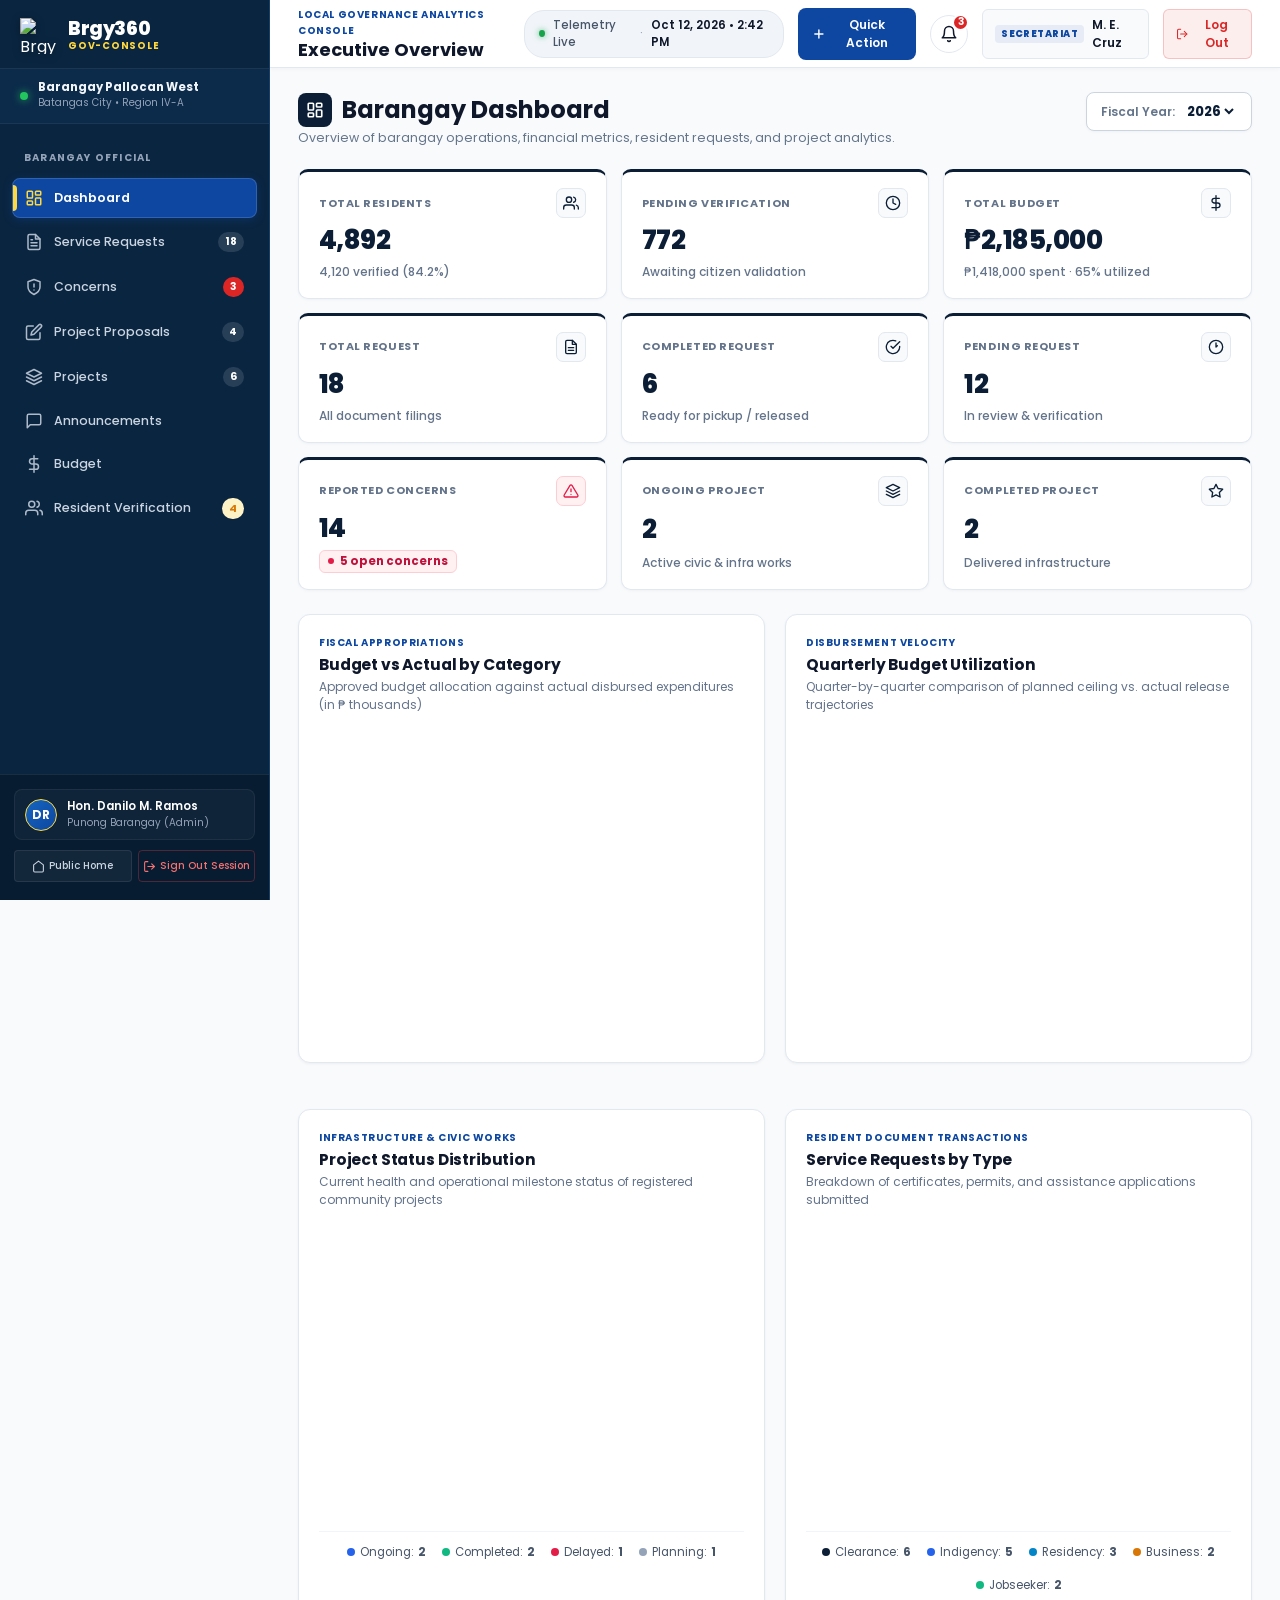
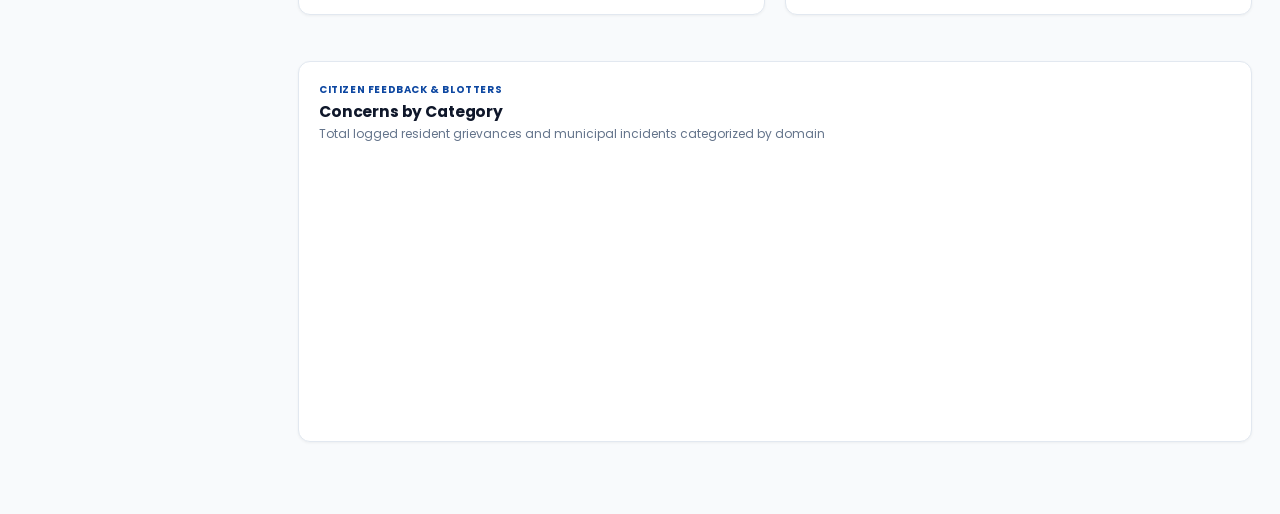
==== admin.html @ 4f029cb9 "Add files via upload" ====
<!DOCTYPE html>
<html lang="en">
<head>
  <meta charset="UTF-8">
  <meta name="viewport" content="width=device-width, initial-scale=1.0">
  <title>Admin Governance &amp; Civic Analytics Console | Brgy360 - Barangay Pallocan West</title>
  <meta name="description" content="Official Civic Analytics, Predictive Forecasting, and Governance Console for Barangay Pallocan West, Batangas City.">

  <!-- Favicon -->
  <link rel="icon" type="image/svg+xml" href="assets/logo.svg">

  <!-- Google Fonts: Poppins -->
  <link rel="preconnect" href="https://fonts.googleapis.com">
  <link rel="preconnect" href="https://fonts.gstatic.com" crossorigin>
  <link href="https://fonts.googleapis.com/css2?family=Poppins:ital,wght@0,300;0,400;0,500;0,600;0,700;0,800;1,400;1,600&display=swap" rel="stylesheet">

  <!-- Stylesheet -->
  <link rel="stylesheet" href="admin.css">

  <!-- Universal Authentication & Route Guard -->
  <script type="module" src="./auth.js"></script>

  <!-- Chart.js CDN -->
  <script src="https://cdn.jsdelivr.net/npm/chart.js"></script>
</head>
<body class="admin-body">

  <!-- MOBILE SIDEBAR BACKDROP -->
  <div class="sidebar-backdrop" id="sidebarBackdrop"></div>

  <!-- ADMIN SHELL LAYOUT -->
  <div class="admin-shell">

    <!-- 1. DARK NAVY SIDEBAR -->
    <aside class="admin-sidebar" id="adminSidebar">
      <!-- Sidebar Header / Brand Lockup -->
      <div class="sidebar-brand">
        <a href="index.html" class="brand-link" title="Brgy360 Home">
          <img src="assets/logo.svg" alt="Brgy360 Seal" class="brand-logo">
          <div class="brand-text">
            <span class="brand-title">Brgy360</span>
            <span class="brand-badge">GOV-CONSOLE</span>
          </div>
        </a>
        <button type="button" class="sidebar-close-btn" id="sidebarCloseBtn" aria-label="Close sidebar">
          <svg viewBox="0 0 24 24" width="20" height="20" fill="none" stroke="currentColor" stroke-width="2" stroke-linecap="round" stroke-linejoin="round">
            <line x1="18" y1="6" x2="6" y2="18"></line>
            <line x1="6" y1="6" x2="18" y2="18"></line>
          </svg>
        </button>
      </div>

      <!-- Jurisdiction Subtext -->
      <div class="sidebar-jurisdiction">
        <div class="jurisdiction-dot"></div>
        <div class="jurisdiction-info">
          <span class="jurisdiction-name">Barangay Pallocan West</span>
          <span class="jurisdiction-sub">Batangas City • Region IV-A</span>
        </div>
      </div>

      <!-- Navigation Menu Groups -->
      <nav class="sidebar-nav" id="sidebarNav">
        <!-- SIDEBAR GROUP HEADER: EXACT SPECIFICATION -->
        <div class="nav-section-label" style="letter-spacing: 0.12em; font-weight: 700; color: #94a3b8; font-size: 10px; margin-bottom: 6px;">BARANGAY OFFICIAL</div>
        <ul class="nav-list">
          <li class="nav-item">
            <button type="button" class="nav-link active" data-view="overview" id="navBtnOverview">
              <svg class="nav-icon" viewBox="0 0 24 24" fill="none" stroke="currentColor" stroke-width="2" stroke-linecap="round" stroke-linejoin="round">
                <rect x="3" y="3" width="7" height="9" rx="1"></rect>
                <rect x="14" y="3" width="7" height="5" rx="1"></rect>
                <rect x="14" y="12" width="7" height="9" rx="1"></rect>
                <rect x="3" y="16" width="7" height="5" rx="1"></rect>
              </svg>
              <span class="nav-text">Dashboard</span>
            </button>
          </li>
          <li class="nav-item">
            <button type="button" class="nav-link" data-view="requests" id="navBtnRequests">
              <svg class="nav-icon" viewBox="0 0 24 24" fill="none" stroke="currentColor" stroke-width="2" stroke-linecap="round" stroke-linejoin="round">
                <path d="M14 2H6a2 2 0 0 0-2 2v16a2 2 0 0 0 2 2h12a2 2 0 0 0 2-2V8z"></path>
                <polyline points="14 2 14 8 20 8"></polyline>
                <line x1="16" y1="13" x2="8" y2="13"></line>
                <line x1="16" y1="17" x2="8" y2="17"></line>
                <polyline points="10 9 9 9 8 9"></polyline>
              </svg>
              <span class="nav-text">Service Requests</span>
              <span class="nav-counter" id="navCounterRequests">18</span>
            </button>
          </li>
          <li class="nav-item">
            <button type="button" class="nav-link" data-view="incidents" id="navBtnIncidents">
              <svg class="nav-icon" viewBox="0 0 24 24" fill="none" stroke="currentColor" stroke-width="2" stroke-linecap="round" stroke-linejoin="round">
                <path d="M12 22s8-4 8-10V5l-8-3-8 3v7c0 6 8 10 8 10z"></path>
                <line x1="12" y1="8" x2="12" y2="12"></line>
                <line x1="12" y1="16" x2="12.01" y2="16"></line>
              </svg>
              <span class="nav-text">Concerns</span>
              <span class="nav-counter danger" id="navCounterIncidents">3</span>
            </button>
          </li>
          <li class="nav-item">
            <button type="button" class="nav-link" data-view="proposals" id="navBtnProposals">
              <svg class="nav-icon" viewBox="0 0 24 24" fill="none" stroke="currentColor" stroke-width="2" stroke-linecap="round" stroke-linejoin="round">
                <path d="M11 4H4a2 2 0 0 0-2 2v14a2 2 0 0 0 2 2h14a2 2 0 0 0 2-2v-7"></path>
                <path d="M18.5 2.5a2.121 2.121 0 0 1 3 3L12 15l-4 1 1-4 9.5-9.5z"></path>
              </svg>
              <span class="nav-text">Project Proposals</span>
              <span class="nav-counter" id="navCounterProposals">4</span>
            </button>
          </li>
          <li class="nav-item">
            <button type="button" class="nav-link" data-view="projects" id="navBtnProjects">
              <svg class="nav-icon" viewBox="0 0 24 24" fill="none" stroke="currentColor" stroke-width="2" stroke-linecap="round" stroke-linejoin="round">
                <polygon points="12 2 2 7 12 12 22 7 12 2"></polygon>
                <polyline points="2 17 12 22 22 17"></polyline>
                <polyline points="2 12 12 17 22 12"></polyline>
              </svg>
              <span class="nav-text">Projects</span>
              <span class="nav-counter" id="navCounterProjects">6</span>
            </button>
          </li>
          <li class="nav-item">
            <button type="button" class="nav-link" data-view="announcements" id="navBtnAnnouncements">
              <svg class="nav-icon" viewBox="0 0 24 24" fill="none" stroke="currentColor" stroke-width="2" stroke-linecap="round" stroke-linejoin="round">
                <path d="M21 15a2 2 0 0 1-2 2H7l-4 4V5a2 2 0 0 1 2-2h14a2 2 0 0 1 2 2z"></path>
              </svg>
              <span class="nav-text">Announcements</span>
            </button>
          </li>
          <li class="nav-item">
            <button type="button" class="nav-link" data-view="budget" id="navBtnBudget">
              <svg class="nav-icon" viewBox="0 0 24 24" fill="none" stroke="currentColor" stroke-width="2" stroke-linecap="round" stroke-linejoin="round">
                <line x1="12" y1="1" x2="12" y2="23"></line>
                <path d="M17 5H9.5a3.5 3.5 0 0 0 0 7h5a3.5 3.5 0 0 1 0 7H6"></path>
              </svg>
              <span class="nav-text">Budget</span>
            </button>
          </li>
          <li class="nav-item">
            <button type="button" class="nav-link" data-view="demographics" id="navBtnDemographics">
              <svg class="nav-icon" viewBox="0 0 24 24" fill="none" stroke="currentColor" stroke-width="2" stroke-linecap="round" stroke-linejoin="round">
                <path d="M17 21v-2a4 4 0 0 0-4-4H5a4 4 0 0 0-4 4v2"></path>
                <circle cx="9" cy="7" r="4"></circle>
                <path d="M23 21v-2a4 4 0 0 0-3-3.87"></path>
                <path d="M16 3.13a4 4 0 0 1 0 7.75"></path>
              </svg>
              <span class="nav-text">Resident Verification</span>
              <span class="nav-badge-pill" id="sidebarPendingVerifBadge" style="background: #fef3c7; color: #d97706; font-size: 11px; font-weight: 700; padding: 2px 7px; border-radius: 999px; margin-left: auto;">4</span>
            </button>
          </li>
        </ul>
      </nav>

      <!-- Sidebar Footer: Session Card & Portal Switchers -->
      <div class="sidebar-footer">
        <div class="admin-profile-card">
          <div class="profile-avatar">DR</div>
          <div class="profile-meta">
            <span class="profile-name">Hon. Danilo M. Ramos</span>
            <span class="profile-role">Punong Barangay (Admin)</span>
          </div>
        </div>
        <div class="sidebar-quick-links" style="display: flex !important; flex-direction: row !important; align-items: center !important; gap: 6px !important; width: 100% !important;">
          <a href="index.html" class="quick-link-btn" title="Open Public Website" style="flex: 1 1 0 !important; min-width: 0 !important; width: 50% !important; height: 32px !important; display: inline-flex !important; align-items: center !important; justify-content: center !important; gap: 4px !important; padding: 0 4px !important; box-sizing: border-box !important; text-decoration: none !important; font-size: 10px !important;">
            <svg viewBox="0 0 24 24" width="13" height="13" fill="none" stroke="currentColor" stroke-width="2" stroke-linecap="round" stroke-linejoin="round" style="flex-shrink: 0 !important;">
              <path d="M3 9l9-7 9 7v11a2 2 0 0 1-2 2H5a2 2 0 0 1-2-2z"></path>
            </svg>
            <span style="white-space: nowrap !important; overflow: hidden !important; text-overflow: ellipsis !important;">Public Home</span>
          </a>
          <button type="button" class="quick-link-btn logout-quick-btn" id="sidebarAdminLogout" title="Sign Out Session" style="flex: 1 1 0 !important; min-width: 0 !important; width: 50% !important; height: 32px !important; display: inline-flex !important; align-items: center !important; justify-content: center !important; gap: 4px !important; padding: 0 4px !important; box-sizing: border-box !important; cursor: pointer !important; font-size: 10px !important; grid-column: auto !important;">
            <svg viewBox="0 0 24 24" width="13" height="13" fill="none" stroke="currentColor" stroke-width="2" stroke-linecap="round" stroke-linejoin="round" style="flex-shrink: 0 !important;">
              <path d="M9 21H5a2 2 0 0 1-2-2V5a2 2 0 0 1 2-2h4"></path>
              <polyline points="16 17 21 12 16 7"></polyline>
              <line x1="21" y1="12" x2="9" y2="12"></line>
            </svg>
            <span style="white-space: nowrap !important; overflow: hidden !important; text-overflow: ellipsis !important;">Sign Out Session</span>
          </button>
        </div>
      </div>
    </aside>

    <!-- 2. MAIN WORKSPACE AREA -->
    <div class="admin-main-wrapper">

      <!-- TOP NAVIGATION BAR -->
      <header class="admin-topbar">
        <div class="topbar-left">
          <!-- Mobile Drawer Toggle -->
          <button type="button" class="sidebar-toggle-btn" id="sidebarToggleBtn" aria-label="Toggle navigation drawer">
            <svg viewBox="0 0 24 24" width="20" height="20" fill="none" stroke="currentColor" stroke-width="2" stroke-linecap="round" stroke-linejoin="round">
              <line x1="3" y1="12" x2="21" y2="12"></line>
              <line x1="3" y1="6" x2="21" y2="6"></line>
              <line x1="3" y1="18" x2="21" y2="18"></line>
            </svg>
          </button>

          <!-- Breadcrumb & Active View Title -->
          <div class="view-title-block">
            <span class="view-kicker">Local Governance Analytics Console</span>
            <h1 class="view-heading" id="currentViewTitle">Executive Overview</h1>
          </div>
        </div>

        <div class="topbar-right">
          <!-- Real-Time Telemetry & Clock -->
          <div class="telemetry-pill">
            <span class="telemetry-pulse"></span>
            <span class="telemetry-label">Telemetry Live</span>
            <span class="telemetry-divider">·</span>
            <span class="telemetry-time" id="liveClockDisplay">Oct 12, 2026 • 2:42 PM</span>
          </div>

          <!-- Quick Action Dropdown Trigger -->
          <div class="topbar-dropdown-wrap">
            <button type="button" class="btn-topbar-action" id="btnQuickActions" aria-expanded="false">
              <svg viewBox="0 0 24 24" width="16" height="16" fill="none" stroke="currentColor" stroke-width="2.5" stroke-linecap="round" stroke-linejoin="round">
                <line x1="12" y1="5" x2="12" y2="19"></line>
                <line x1="5" y1="12" x2="19" y2="12"></line>
              </svg>
              <span>Quick Action</span>
            </button>
            <div class="quick-action-menu" id="quickActionMenu">
              <button type="button" class="menu-item" id="qaLogIncident">
                <svg viewBox="0 0 24 24" width="16" height="16" fill="none" stroke="currentColor" stroke-width="2" stroke-linecap="round" stroke-linejoin="round">
                  <path d="M10.29 3.86L1.82 18a2 2 0 0 0 1.71 3h16.94a2 2 0 0 0 1.71-3L13.71 3.86a2 2 0 0 0-3.42 0z"></path>
                  <line x1="12" y1="9" x2="12" y2="13"></line>
                  <line x1="12" y1="17" x2="12.01" y2="17"></line>
                </svg>
                <span>Log New Blotter / Hazard</span>
              </button>
              <button type="button" class="menu-item" id="qaDeployDesk">
                <svg viewBox="0 0 24 24" width="16" height="16" fill="none" stroke="currentColor" stroke-width="2" stroke-linecap="round" stroke-linejoin="round">
                  <rect x="1" y="3" width="15" height="13"></rect>
                  <polygon points="16 8 20 8 23 11 23 16 16 16 16 8"></polygon>
                  <circle cx="5.5" cy="18.5" r="2.5"></circle>
                  <circle cx="18.5" cy="18.5" r="2.5"></circle>
                </svg>
                <span>Deploy Mobile Outreach Desk</span>
              </button>
              <button type="button" class="menu-item" id="qaExportDossier">
                <svg viewBox="0 0 24 24" width="16" height="16" fill="none" stroke="currentColor" stroke-width="2" stroke-linecap="round" stroke-linejoin="round">
                  <path d="M21 15v4a2 2 0 0 1-2 2H5a2 2 0 0 1-2-2v-4"></path>
                  <polyline points="7 10 12 15 17 10"></polyline>
                  <line x1="12" y1="15" x2="12" y2="3"></line>
                </svg>
                <span>Export Governance Dossier</span>
              </button>
            </div>
          </div>

          <!-- Early Warning Notifications Popover -->
          <div class="topbar-dropdown-wrap">
            <button type="button" class="icon-circle-btn" id="btnNotifCenter" aria-label="Early Warning Alerts">
              <svg viewBox="0 0 24 24" width="18" height="18" fill="none" stroke="currentColor" stroke-width="2" stroke-linecap="round" stroke-linejoin="round">
                <path d="M18 8A6 6 0 0 0 6 8c0 7-3 9-3 9h18s-3-2-3-9"></path>
                <path d="M13.73 21a2 2 0 0 1-3.46 0"></path>
              </svg>
              <span class="icon-badge">3</span>
            </button>
            <div class="notif-popover" id="notifPopover">
              <div class="popover-header">
                <div>
                  <h4 class="popover-title">Early Warning Alerts</h4>
                  <span class="popover-sub">3 High-Priority Directives</span>
                </div>
                <button type="button" class="btn-text-sm" id="btnDismissAllAlerts">Acknowledge All</button>
              </div>
              <div class="popover-list">
                <div class="alert-item danger">
                  <div class="alert-icon">⚠️</div>
                  <div class="alert-body">
                    <span class="alert-title">Flood Risk: Sitio Ibaba (84%)</span>
                    <p class="alert-desc">Siltation telemetry indicates imminent creek overflow if storm surge exceeds 45mm.</p>
                    <span class="alert-time">22 mins ago · Disaster Mitigation</span>
                  </div>
                </div>
                <div class="alert-item warning">
                  <div class="alert-icon">⚡</div>
                  <div class="alert-body">
                    <span class="alert-title">Infrastructure Budget Cap (98%)</span>
                    <p class="alert-desc">Current disbursement rate projects allocation depletion by Nov 15.</p>
                    <span class="alert-time">1 hr ago · Fiscal Planning</span>
                  </div>
                </div>
                <div class="alert-item info">
                  <div class="alert-icon">📈</div>
                  <div class="alert-body">
                    <span class="alert-title">Indigency Certificate Surge</span>
                    <p class="alert-desc">Anticipated Sitio Santolan demand surge for scholarship cycle.</p>
                    <span class="alert-time">3 hrs ago · Social Services</span>
                  </div>
                </div>
              </div>
              <div class="popover-footer">
                <button type="button" class="btn-popover-full" id="btnJumpToEngine">View Analytics on Dashboard &rarr;</button>
              </div>
            </div>
          </div>

          <!-- Secretary Profile Tag -->
          <div class="topbar-user-badge" title="Logged in as Barangay Secretary">
            <span class="user-role-tag">SECRETARIAT</span>
            <span class="user-name-tag">M. E. Cruz</span>
          </div>

          <!-- Topbar Logout Action -->
          <button type="button" class="btn-topbar-logout" id="btnAdminLogout" title="Sign Out of Admin Console">
            <svg viewBox="0 0 24 24" width="14" height="14" fill="none" stroke="currentColor" stroke-width="2" stroke-linecap="round" stroke-linejoin="round">
              <path d="M9 21H5a2 2 0 0 1-2-2V5a2 2 0 0 1 2-2h4"></path>
              <polyline points="16 17 21 12 16 7"></polyline>
              <line x1="21" y1="12" x2="9" y2="12"></line>
            </svg>
            <span>Log Out</span>
          </button>
        </div>
      </header>

      <!-- MAIN SCROLLABLE VIEW CONTAINER -->
      <main class="admin-content-area" id="adminContentArea">

        <!-- ==============================================================
             VIEW 1: BARANGAY DASHBOARD
             ============================================================== -->
        <section class="admin-view-panel active" id="viewOverview">
          
          <!-- 1. Page Header & Global Controls -->
          <div class="section-top-toolbar" style="margin-bottom: 22px;">
            <div>
              <div style="display: flex; align-items: center; gap: 10px;">
                <span style="display: inline-flex; align-items: center; justify-content: center; width: 34px; height: 34px; border-radius: 8px; background: #0b1e36; color: #ffffff;">
                  <svg viewBox="0 0 24 24" width="18" height="18" fill="none" stroke="currentColor" stroke-width="2.2" stroke-linecap="round" stroke-linejoin="round">
                    <rect x="3" y="3" width="7" height="9" rx="1"></rect>
                    <rect x="14" y="3" width="7" height="5" rx="1"></rect>
                    <rect x="14" y="12" width="7" height="9" rx="1"></rect>
                    <rect x="3" y="16" width="7" height="5" rx="1"></rect>
                  </svg>
                </span>
                <h2 class="section-title" style="margin: 0;">Barangay Dashboard</h2>
              </div>
              <p class="section-sub">Overview of barangay operations, financial metrics, resident requests, and project analytics.</p>
            </div>
            <div class="toolbar-right">
              <div class="reports-fiscal-selector">
                <label for="dashboardFiscalYearSelect" class="reports-select-label">Fiscal Year:</label>
                <select id="dashboardFiscalYearSelect" class="reports-select-menu">
                  <option value="2026" selected>2026</option>
                  <option value="2025">2025</option>
                </select>
              </div>
            </div>
          </div>

          <!-- 2. Primary Metric Overview (Unified 3x3 Space-Optimized Grid) -->
          <div class="brgy-stats-grid" id="dashboardStatsGrid">
            
            <!-- Card 1: Total Residents -->
            <div class="brgy-stat-card" id="cardResidents">
              <div class="brgy-stat-header">
                <span class="brgy-stat-label">Total Residents</span>
                <div class="brgy-stat-icon-wrap" title="Registered Citizens">
                  <svg viewBox="0 0 24 24" width="16" height="16" fill="none" stroke="currentColor" stroke-width="2" stroke-linecap="round" stroke-linejoin="round">
                    <path d="M17 21v-2a4 4 0 0 0-4-4H5a4 4 0 0 0-4 4v2"></path>
                    <circle cx="9" cy="7" r="4"></circle>
                    <path d="M23 21v-2a4 4 0 0 0-3-3.87"></path>
                    <path d="M16 3.13a4 4 0 0 1 0 7.75"></path>
                  </svg>
                </div>
              </div>
              <div class="brgy-stat-value" id="cardValResidents">4,892</div>
              <div class="brgy-stat-footer">
                <span class="brgy-stat-sub" id="cardSubResidents">4,120 verified (84.2%)</span>
              </div>
            </div>

            <!-- Card 2: Pending Verification -->
            <div class="brgy-stat-card" id="cardPendingVerif">
              <div class="brgy-stat-header">
                <span class="brgy-stat-label">Pending Verification</span>
                <div class="brgy-stat-icon-wrap" title="Awaiting Validation">
                  <svg viewBox="0 0 24 24" width="16" height="16" fill="none" stroke="currentColor" stroke-width="2" stroke-linecap="round" stroke-linejoin="round">
                    <circle cx="12" cy="12" r="10"></circle>
                    <polyline points="12 6 12 12 16 14"></polyline>
                  </svg>
                </div>
              </div>
              <div class="brgy-stat-value" id="cardValPendingVerif">772</div>
              <div class="brgy-stat-footer">
                <span class="brgy-stat-sub" id="cardSubPendingVerif">Awaiting citizen validation</span>
              </div>
            </div>

            <!-- Card 3: Total Budget -->
            <div class="brgy-stat-card" id="cardTotalBudget">
              <div class="brgy-stat-header">
                <span class="brgy-stat-label">Total Budget</span>
                <div class="brgy-stat-icon-wrap" title="Fiscal Appropriations">
                  <svg viewBox="0 0 24 24" width="16" height="16" fill="none" stroke="currentColor" stroke-width="2" stroke-linecap="round" stroke-linejoin="round">
                    <line x1="12" y1="1" x2="12" y2="23"></line>
                    <path d="M17 5H9.5a3.5 3.5 0 0 0 0 7h5a3.5 3.5 0 0 1 0 7H6"></path>
                  </svg>
                </div>
              </div>
              <div class="brgy-stat-value" id="cardValTotalBudget">₱2,185,000</div>
              <div class="brgy-stat-footer">
                <span class="brgy-stat-sub" id="cardSubTotalBudget">₱1,418,000 spent · 65% utilized</span>
              </div>
            </div>

            <!-- Card 4: Total Request -->
            <div class="brgy-stat-card" id="cardTotalRequests">
              <div class="brgy-stat-header">
                <span class="brgy-stat-label">Total Request</span>
                <div class="brgy-stat-icon-wrap" title="Service Requests">
                  <svg viewBox="0 0 24 24" width="16" height="16" fill="none" stroke="currentColor" stroke-width="2" stroke-linecap="round" stroke-linejoin="round">
                    <path d="M14 2H6a2 2 0 0 0-2 2v16a2 2 0 0 0 2 2h12a2 2 0 0 0 2-2V8z"></path>
                    <polyline points="14 2 14 8 20 8"></polyline>
                    <line x1="16" y1="13" x2="8" y2="13"></line>
                    <line x1="16" y1="17" x2="8" y2="17"></line>
                  </svg>
                </div>
              </div>
              <div class="brgy-stat-value" id="cardValTotalRequests">18</div>
              <div class="brgy-stat-footer">
                <span class="brgy-stat-sub" id="cardSubTotalRequests">All document filings</span>
              </div>
            </div>

            <!-- Card 5: Completed Request -->
            <div class="brgy-stat-card" id="cardCompletedRequests">
              <div class="brgy-stat-header">
                <span class="brgy-stat-label">Completed Request</span>
                <div class="brgy-stat-icon-wrap" title="Completed / Ready">
                  <svg viewBox="0 0 24 24" width="16" height="16" fill="none" stroke="currentColor" stroke-width="2" stroke-linecap="round" stroke-linejoin="round">
                    <path d="M22 11.08V12a10 10 0 1 1-5.93-9.14"></path>
                    <polyline points="22 4 12 14.01 9 11.01"></polyline>
                  </svg>
                </div>
              </div>
              <div class="brgy-stat-value" id="cardValCompletedRequests">6</div>
              <div class="brgy-stat-footer">
                <span class="brgy-stat-sub" id="cardSubCompletedRequests">Ready for pickup / released</span>
              </div>
            </div>

            <!-- Card 6: Pending Request -->
            <div class="brgy-stat-card" id="cardPendingRequests">
              <div class="brgy-stat-header">
                <span class="brgy-stat-label">Pending Request</span>
                <div class="brgy-stat-icon-wrap" title="In Processing">
                  <svg viewBox="0 0 24 24" width="16" height="16" fill="none" stroke="currentColor" stroke-width="2" stroke-linecap="round" stroke-linejoin="round">
                    <circle cx="12" cy="12" r="10"></circle>
                    <polyline points="12 6 12 12 14 10"></polyline>
                  </svg>
                </div>
              </div>
              <div class="brgy-stat-value" id="cardValPendingRequests">12</div>
              <div class="brgy-stat-footer">
                <span class="brgy-stat-sub" id="cardSubPendingRequests">In review &amp; verification</span>
              </div>
            </div>

            <!-- Card 7: Reported Concerns -->
            <div class="brgy-stat-card card-accent-concern" id="cardReportedConcerns">
              <div class="brgy-stat-header">
                <span class="brgy-stat-label">Reported Concerns</span>
                <div class="brgy-stat-icon-wrap" title="Citizen Blotters">
                  <svg viewBox="0 0 24 24" width="16" height="16" fill="none" stroke="currentColor" stroke-width="2" stroke-linecap="round" stroke-linejoin="round">
                    <path d="M10.29 3.86L1.82 18a2 2 0 0 0 1.71 3h16.94a2 2 0 0 0 1.71-3L13.71 3.86a2 2 0 0 0-3.42 0z"></path>
                    <line x1="12" y1="9" x2="12" y2="13"></line>
                    <line x1="12" y1="17" x2="12.01" y2="17"></line>
                  </svg>
                </div>
              </div>
              <div class="brgy-stat-value" id="cardValReportedConcerns">14</div>
              <div class="brgy-stat-footer">
                <span id="cardSubReportedConcerns">
                  <span class="brgy-open-badge">
                    <span class="badge-dot-alert"></span>
                    <strong>5 open concerns</strong>
                  </span>
                </span>
              </div>
            </div>

            <!-- Card 8: Ongoing Project -->
            <div class="brgy-stat-card" id="cardOngoingProjects">
              <div class="brgy-stat-header">
                <span class="brgy-stat-label">Ongoing Project</span>
                <div class="brgy-stat-icon-wrap" title="Active Works">
                  <svg viewBox="0 0 24 24" width="16" height="16" fill="none" stroke="currentColor" stroke-width="2" stroke-linecap="round" stroke-linejoin="round">
                    <polygon points="12 2 2 7 12 12 22 7 12 2"></polygon>
                    <polyline points="2 17 12 22 22 17"></polyline>
                    <polyline points="2 12 12 17 22 12"></polyline>
                  </svg>
                </div>
              </div>
              <div class="brgy-stat-value" id="cardValOngoingProjects">2</div>
              <div class="brgy-stat-footer">
                <span class="brgy-stat-sub" id="cardSubOngoingProjects">Active civic &amp; infra works</span>
              </div>
            </div>

            <!-- Card 9: Completed Project -->
            <div class="brgy-stat-card" id="cardCompletedProjects">
              <div class="brgy-stat-header">
                <span class="brgy-stat-label">Completed Project</span>
                <div class="brgy-stat-icon-wrap" title="Completed Projects">
                  <svg viewBox="0 0 24 24" width="16" height="16" fill="none" stroke="currentColor" stroke-width="2" stroke-linecap="round" stroke-linejoin="round">
                    <path d="M12 2l3.09 6.26L22 9.27l-5 4.87 1.18 6.88L12 17.77l-6.18 3.25L7 14.14 2 9.27l6.91-1.01L12 2z"></path>
                  </svg>
                </div>
              </div>
              <div class="brgy-stat-value" id="cardValCompletedProjects">2</div>
              <div class="brgy-stat-footer">
                <span class="brgy-stat-sub" id="cardSubCompletedProjects">Delivered infrastructure</span>
              </div>
            </div>

          </div>

          <!-- 3. Consolidated Analytics & Reports Section (Below Stat Cards) -->
          <div id="dashboardAnalyticsSection">
            
            <!-- Chart Section 1 (2-Column Row) -->
            <div class="charts-two-col-grid" style="margin-bottom: 24px;">
              <!-- Left Card: Budget vs Actual by Category -->
              <div class="admin-card reports-chart-card">
                <div class="card-header">
                  <div>
                    <span class="card-kicker">FISCAL APPROPRIATIONS</span>
                    <h3 class="card-title">Budget vs Actual by Category</h3>
                    <p class="card-subtitle">Approved budget allocation against actual disbursed expenditures (in ₱ thousands)</p>
                  </div>
                </div>
                <div class="chart-canvas-wrap" style="height: 310px;">
                  <canvas id="repBudgetCatChart"></canvas>
                </div>
              </div>

              <!-- Right Card: Quarterly Budget Utilization -->
              <div class="admin-card reports-chart-card">
                <div class="card-header">
                  <div>
                    <span class="card-kicker">DISBURSEMENT VELOCITY</span>
                    <h3 class="card-title">Quarterly Budget Utilization</h3>
                    <p class="card-subtitle">Quarter-by-quarter comparison of planned ceiling vs. actual release trajectories</p>
                  </div>
                </div>
                <div class="chart-canvas-wrap" style="height: 310px;">
                  <canvas id="repQuarterlyChart"></canvas>
                </div>
              </div>
            </div>

            <!-- Chart Section 2 (2-Column Row) -->
            <div class="charts-two-col-grid" style="margin-bottom: 24px;">
              <!-- Left Card: Project Status Distribution -->
              <div class="admin-card reports-chart-card">
                <div class="card-header">
                  <div>
                    <span class="card-kicker">INFRASTRUCTURE &amp; CIVIC WORKS</span>
                    <h3 class="card-title">Project Status Distribution</h3>
                    <p class="card-subtitle">Current health and operational milestone status of registered community projects</p>
                  </div>
                </div>
                <div class="chart-canvas-wrap doughnut-wrap" style="height: 290px;">
                  <canvas id="repProjectStatusChart"></canvas>
                </div>
                <div class="reports-donut-legend" id="repProjectLegend">
                  <span class="legend-chip"><span class="legend-dot" style="background:#2563eb;"></span> Ongoing: <strong>2</strong></span>
                  <span class="legend-chip"><span class="legend-dot" style="background:#10b981;"></span> Completed: <strong>2</strong></span>
                  <span class="legend-chip"><span class="legend-dot" style="background:#e11d48;"></span> Delayed: <strong>1</strong></span>
                  <span class="legend-chip"><span class="legend-dot" style="background:#94a3b8;"></span> Planning: <strong>1</strong></span>
                </div>
              </div>

              <!-- Right Card: Service Requests by Type -->
              <div class="admin-card reports-chart-card">
                <div class="card-header">
                  <div>
                    <span class="card-kicker">RESIDENT DOCUMENT TRANSACTIONS</span>
                    <h3 class="card-title">Service Requests by Type</h3>
                    <p class="card-subtitle">Breakdown of certificates, permits, and assistance applications submitted</p>
                  </div>
                </div>
                <div class="chart-canvas-wrap doughnut-wrap" style="height: 290px;">
                  <canvas id="repRequestTypeChart"></canvas>
                </div>
                <div class="reports-donut-legend" id="repRequestLegend">
                  <span class="legend-chip"><span class="legend-dot" style="background:#0b1e36;"></span> Clearance: <strong>6</strong></span>
                  <span class="legend-chip"><span class="legend-dot" style="background:#2563eb;"></span> Indigency: <strong>5</strong></span>
                  <span class="legend-chip"><span class="legend-dot" style="background:#0284c7;"></span> Residency: <strong>3</strong></span>
                  <span class="legend-chip"><span class="legend-dot" style="background:#d97706;"></span> Business: <strong>2</strong></span>
                  <span class="legend-chip"><span class="legend-dot" style="background:#10b981;"></span> Jobseeker: <strong>2</strong></span>
                </div>
              </div>
            </div>

            <!-- Chart Section 3 (Full Width / Span) -->
            <div class="admin-card reports-chart-card" style="margin-bottom: 24px;">
              <div class="card-header">
                <div>
                  <span class="card-kicker">CITIZEN FEEDBACK &amp; BLOTTERS</span>
                  <h3 class="card-title">Concerns by Category</h3>
                  <p class="card-subtitle">Total logged resident grievances and municipal incidents categorized by domain</p>
                </div>
              </div>
              <div class="chart-canvas-wrap" style="height: 260px;">
                <canvas id="repConcernsChart"></canvas>
              </div>
            </div>

          </div>

        </section>


        <!-- ==============================================================
             VIEW 3: SERVICE REQUESTS DESK (MANAGEMENT & STATUS WORKFLOW)
             ============================================================== -->
        <section class="admin-view-panel" id="viewRequests">
          
          <div class="section-top-toolbar">
            <div class="toolbar-left">
              <div>
                <span class="view-kicker">OPERATIONAL DESK MANAGEMENT</span>
                <h2 class="section-title">Document Service Requests Desk</h2>
                <p class="section-sub">Process, approve, generate, and issue official municipal clearances and certifications</p>
              </div>
            </div>
            <div class="toolbar-right">
              <button type="button" class="btn-dash-primary" id="btnExportRequests">
                <svg viewBox="0 0 24 24" width="16" height="16" fill="none" stroke="currentColor" stroke-width="2" stroke-linecap="round" stroke-linejoin="round">
                  <path d="M21 15v4a2 2 0 0 1-2 2H5a2 2 0 0 1-2-2v-4"></path>
                  <polyline points="7 10 12 15 17 10"></polyline>
                  <line x1="12" y1="15" x2="12" y2="3"></line>
                </svg>
                <span>Export Processing Log (CSV)</span>
              </button>
            </div>
          </div>

          <!-- Desk Filter & Search Bar -->
          <div class="admin-card table-control-card">
            <div class="table-filters-row">
              <!-- Search Input -->
              <div class="table-search-box">
                <svg viewBox="0 0 24 24" width="16" height="16" fill="none" stroke="currentColor" stroke-width="2" stroke-linecap="round" stroke-linejoin="round">
                  <circle cx="11" cy="11" r="8"></circle>
                  <line x1="21" y1="21" x2="16.65" y2="16.65"></line>
                </svg>
                <input type="text" id="requestsSearchInput" class="table-search-input" placeholder="Search by Ref #, Resident Name, Document Type, or Sitio...">
              </div>

              <!-- Filter Buttons / Status Tabs -->
              <div class="filter-pills-row" id="requestsStatusFilterGroup">
                <button type="button" class="filter-pill active" data-status="all">All (<span id="cntReqAll">18</span>)</button>
                <button type="button" class="filter-pill" data-status="In Review">In Review (<span id="cntReqReview">12</span>)</button>
                <button type="button" class="filter-pill" data-status="Ready for Pickup">Ready for Pickup (<span id="cntReqReady">6</span>)</button>
                <button type="button" class="filter-pill" data-status="Completed">Completed (<span id="cntReqDone">0</span>)</button>
                <button type="button" class="filter-pill" data-status="Rejected">Rejected (<span id="cntReqRejected">0</span>)</button>
              </div>

              <!-- Document Category Dropdown -->
              <div class="dropdown-filter-wrap">
                <select id="reqDocTypeSelect" class="table-filter-select">
                  <option value="all">All Document Categories</option>
                  <option value="Barangay Clearance">Barangay Clearance</option>
                  <option value="Certificate of Residency">Certificate of Residency</option>
                  <option value="Certificate of Indigency">Certificate of Indigency</option>
                  <option value="Barangay Business Permit">Barangay Business Permit</option>
                  <option value="First-Time Jobseeker">First-Time Jobseeker</option>
                </select>
              </div>
            </div>

            <!-- Active Requests Data Table -->
            <div class="table-responsive">
              <table class="admin-data-table" id="requestsTable">
                <thead>
                  <tr>
                    <th>Request ID</th>
                    <th>Resident Name</th>
                    <th>Certificate Type</th>
                    <th>Status</th>
                    <th>Date Requested</th>
                    <th class="text-right">Actions</th>
                  </tr>
                </thead>
                <tbody id="requestsTableBody">
                  <!-- Dynamically Rendered by admin.js -->
                </tbody>
              </table>
            </div>

            <div class="table-footer-pagination">
              <span class="pagination-info" id="requestsPaginationInfo">Showing 18 active requests</span>
              <div class="pagination-buttons">
                <button type="button" class="btn-page disabled">&laquo; Previous</button>
                <button type="button" class="btn-page active">1</button>
                <button type="button" class="btn-page disabled">Next &raquo;</button>
              </div>
            </div>
          </div>

        </section>


        <!-- ==============================================================
             VIEW 4: CITIZEN BLOTTER & INCIDENT DESK
             ============================================================== -->
        <section class="admin-view-panel" id="viewIncidents">
          
          <div class="section-top-toolbar">
            <div class="toolbar-left">
              <div>
                <span class="view-kicker">RESIDENT CONCERNS &amp; COMMUNITY REPORTS</span>
                <h2 class="section-title">Submitted Resident Concerns</h2>
                <p class="section-sub">View all concerns submitted by residents, inspect full user and issue details, and update status between Pending, In Progress, and Resolved.</p>
              </div>
            </div>
            <div class="toolbar-right">
              <button type="button" class="btn-dash-primary" id="btnOpenNewIncidentModal">
                <svg viewBox="0 0 24 24" width="16" height="16" fill="none" stroke="currentColor" stroke-width="2.5" stroke-linecap="round" stroke-linejoin="round">
                  <line x1="12" y1="5" x2="12" y2="19"></line>
                  <line x1="5" y1="12" x2="19" y2="12"></line>
                </svg>
                <span>Log Walk-in Concern</span>
              </button>
            </div>
          </div>

          <!-- Summary Metric Badges -->
          <div class="incident-metrics-strip">
            <div class="inc-metric-pill">
              <span class="inc-lbl">Total Concerns:</span>
              <strong class="inc-val" id="incTotalCount">7 Submitted</strong>
            </div>
            <div class="inc-metric-pill danger-bg">
              <span class="inc-lbl">Pending:</span>
              <strong class="inc-val red" id="incActiveCount">2 Pending</strong>
            </div>
            <div class="inc-metric-pill">
              <span class="inc-lbl">In Progress:</span>
              <strong class="inc-val" id="incInspectCount">2 In Progress</strong>
            </div>
            <div class="inc-metric-pill success-bg">
              <span class="inc-lbl">Resolved:</span>
              <strong class="inc-val green" id="incResolvedCount">3 Resolved</strong>
            </div>
          </div>

          <!-- Concerns Data Table Card -->
          <div class="admin-card table-control-card">
            <div class="table-filters-row">
              <!-- Search Input -->
              <div class="table-search-box">
                <svg viewBox="0 0 24 24" width="16" height="16" fill="none" stroke="currentColor" stroke-width="2" stroke-linecap="round" stroke-linejoin="round">
                  <circle cx="11" cy="11" r="8"></circle>
                  <line x1="21" y1="21" x2="16.65" y2="16.65"></line>
                </svg>
                <input type="text" id="incidentsSearchInput" class="table-search-input" placeholder="Search by Ticket #, Resident Name, Title, Category, or Location...">
              </div>

              <!-- Status Pills -->
              <div class="filter-pills-row" id="incidentsStatusFilterGroup">
                <button type="button" class="filter-pill active" data-status="all">All (<span id="pillCountIncAll">0</span>)</button>
                <button type="button" class="filter-pill" data-status="Pending">Pending (<span id="pillCountIncPending">0</span>)</button>
                <button type="button" class="filter-pill" data-status="In Progress">In Progress (<span id="pillCountIncProgress">0</span>)</button>
                <button type="button" class="filter-pill" data-status="Resolved">Resolved (<span id="pillCountIncResolved">0</span>)</button>
              </div>

              <!-- Category & Urgency Selects -->
              <div class="dropdown-filter-wrap" style="gap: 8px; flex-wrap: wrap;">
                <select id="incidentCategorySelect" class="table-filter-select">
                  <option value="all">All Categories</option>
                  <option value="Infrastructure">Infrastructure</option>
                  <option value="Sanitation">Sanitation</option>
                  <option value="Public Safety">Public Safety</option>
                  <option value="Noise Disturbance">Noise Disturbance</option>
                  <option value="Public Utility">Public Utility</option>
                  <option value="Other">Other</option>
                </select>

                <select id="incidentUrgencySelect" class="table-filter-select">
                  <option value="all">All Urgency Levels</option>
                  <option value="Standard">Standard</option>
                  <option value="Urgent">Urgent</option>
                </select>
              </div>
            </div>

            <!-- Concerns Table -->
            <div class="table-responsive">
              <table class="admin-data-table" id="incidentsTable">
                <thead>
                  <tr>
                    <th>Ticket #</th>
                    <th>Resident Info</th>
                    <th>Concern Title &amp; Description</th>
                    <th>Category</th>
                    <th>Urgency</th>
                    <th>Date Submitted</th>
                    <th>Status</th>
                    <th class="text-right">Actions</th>
                  </tr>
                </thead>
                <tbody id="incidentsTableBody">
                  <!-- Dynamically rendered via admin.js -->
                </tbody>
              </table>
            </div>

            <div class="table-footer-pagination">
              <span class="pagination-info" id="incidentsPaginationInfo">Showing 0 concern records</span>
            </div>
          </div>

        </section>


        <!-- ==============================================================
             VIEW 5: FISCAL & BUDGET UTILIZATION
             ============================================================== -->
        <section class="admin-view-panel" id="viewBudget">
          
          <div class="section-top-toolbar">
            <div>
              <span class="view-kicker">PUBLIC TREASURY &amp; DILG FULL DISCLOSURE</span>
              <h2 class="section-title">Budget Allocation &amp; Expense Records</h2>
              <p class="section-sub">Track quarterly budget allocation, actual spending, and fund utilization rates across barangay categories.</p>
            </div>
            <div class="toolbar-right budget-header-actions" style="display: flex; align-items: center; gap: 10px; flex-wrap: wrap;">
              <button type="button" class="btn-budget-export" id="btnExportBudgetReport">
                <svg viewBox="0 0 24 24" width="16" height="16" fill="none" stroke="currentColor" stroke-width="2" stroke-linecap="round" stroke-linejoin="round">
                  <path d="M21 15v4a2 2 0 0 1-2 2H5a2 2 0 0 1-2-2v-4"></path>
                  <polyline points="7 10 12 15 17 10"></polyline>
                  <line x1="12" y1="15" x2="12" y2="3"></line>
                </svg>
                <span>Export CSV / Report</span>
              </button>
              <button type="button" class="btn-budget-primary" id="btnOpenAddBudgetModal">
                <svg viewBox="0 0 24 24" width="16" height="16" fill="none" stroke="currentColor" stroke-width="2.5" stroke-linecap="round" stroke-linejoin="round" aria-hidden="true"><line x1="12" y1="5" x2="12" y2="19"/><line x1="5" y1="12" x2="19" y2="12"/></svg>
                <span>Add Record</span>
              </button>
            </div>
          </div>

          <!-- Metric Summary Cards Top Bar (4 Horizontal Metric Stat Cards) -->
          <div class="proposal-metrics-bar" id="budgetMetricsBar">
            <!-- 1. TOTAL BUDGET -->
            <div class="proposal-metric-card" id="bgtMetricCardTotal">
              <div class="metric-card-top">
                <span class="metric-card-label">TOTAL ALLOCATED BUDGET</span>
                <span class="metric-badge badge-blue" id="bgtMetricYearBadge">
                  <span class="status-dot dot-blue"></span> FY 2026
                </span>
              </div>
              <div class="metric-card-body">
                <span class="metric-card-count" id="bgtMetricTotal" style="color: #0b1e36;">₱2,185,000</span>
                <span class="metric-card-sub">Approved appropriations ceiling</span>
              </div>
            </div>

            <!-- 2. ACTUAL SPENT -->
            <div class="proposal-metric-card" id="bgtMetricCardSpent">
              <div class="metric-card-top">
                <span class="metric-card-label">ACTUAL SPENT</span>
                <span class="metric-badge badge-blue" id="bgtMetricSpentBadge">
                  <span class="status-dot dot-blue"></span> Disbursed
                </span>
              </div>
              <div class="metric-card-body">
                <span class="metric-card-count" id="bgtMetricSpent" style="color: #0284c7;">₱1,418,000</span>
                <span class="metric-card-sub">Total vouchers &amp; contracts paid</span>
              </div>
            </div>

            <!-- 3. REMAINING BALANCE -->
            <div class="proposal-metric-card" id="bgtMetricCardRemaining">
              <div class="metric-card-top">
                <span class="metric-card-label">REMAINING BALANCE</span>
                <span class="metric-badge badge-green" id="bgtMetricRemainingBadge">
                  <span class="status-dot dot-green"></span> Available
                </span>
              </div>
              <div class="metric-card-body">
                <span class="metric-card-count" id="bgtMetricRemaining" style="color: #15803d;">₱767,000</span>
                <span class="metric-card-sub">Remaining unencumbered funds</span>
              </div>
            </div>

            <!-- 4. UTILIZATION RATE -->
            <div class="proposal-metric-card" id="bgtMetricCardUtil">
              <div class="metric-card-top">
                <span class="metric-card-label">OVERALL UTILIZATION</span>
                <span class="metric-badge badge-amber" id="bgtMetricUtilBadge">
                  <span class="status-dot dot-amber"></span> 65% Rate
                </span>
              </div>
              <div class="metric-card-body">
                <span class="metric-card-count" id="bgtMetricUtil" style="color: #0f172a;">65%</span>
                <span class="metric-card-sub">Fund disbursement velocity</span>
              </div>
            </div>
          </div>

          <!-- Sectoral Breakdown Summary Cards -->
          <div class="budget-sectors-grid" id="budgetSectorsGrid">
            <div class="budget-sector-card warning-accent" id="secCardInfra" data-sector="Infrastructure" title="Click to filter by Infrastructure">
              <div class="sec-top">
                <span class="sec-name">Infrastructure Sector</span>
                <span class="sec-burn-tag danger" id="secBurnInfra">94.4% Spent (Cap Risk)</span>
              </div>
              <div class="sec-amounts">
                <span class="sec-spent" id="secSpentInfra">₱425,000</span>
                <span class="sec-total" id="secTotalInfra">/ ₱450,000 Cap</span>
              </div>
              <div class="sec-bar">
                <div class="sec-fill danger" id="secFillInfra" style="width: 94.4%;"></div>
              </div>
              <span class="sec-note">Road rehabilitation, streetlights, drainage &amp; flood mitigation.</span>
            </div>

            <div class="budget-sector-card" id="secCardHealth" data-sector="Health" title="Click to filter by Health">
              <div class="sec-top">
                <span class="sec-name">Health &amp; Sanitation</span>
                <span class="sec-burn-tag" id="secBurnHealth">69.1% Spent</span>
              </div>
              <div class="sec-amounts">
                <span class="sec-spent" id="secSpentHealth">₱380,000</span>
                <span class="sec-total" id="secTotalHealth">/ ₱550,000 Cap</span>
              </div>
              <div class="sec-bar">
                <div class="sec-fill normal" id="secFillHealth" style="width: 69.1%;"></div>
              </div>
              <span class="sec-note">Barangay health station, vaccine procurement &amp; sanitation.</span>
            </div>

            <div class="budget-sector-card surplus-accent" id="secCardSocial" data-sector="Social Services" title="Click to filter by Social Services">
              <div class="sec-top">
                <span class="sec-name">Social Services &amp; SK</span>
                <span class="sec-burn-tag success" id="secBurnSocial">60.0% (Surplus)</span>
              </div>
              <div class="sec-amounts">
                <span class="sec-spent" id="secSpentSocial">₱312,000</span>
                <span class="sec-total" id="secTotalSocial">/ ₱520,000 Cap</span>
              </div>
              <div class="sec-bar">
                <div class="sec-fill success" id="secFillSocial" style="width: 60.0%;"></div>
              </div>
              <span class="sec-note">Senior and youth social assistance with reserve surplus identified.</span>
            </div>

            <div class="budget-sector-card" id="secCardAdmin" data-sector="Administration" title="Click to filter by Administration">
              <div class="sec-top">
                <span class="sec-name">Administration &amp; Hall Ops</span>
                <span class="sec-burn-tag" id="secBurnAdmin">45.3% Spent</span>
              </div>
              <div class="sec-amounts">
                <span class="sec-spent" id="secSpentAdmin">₱301,000</span>
                <span class="sec-total" id="secTotalAdmin">/ ₱665,000 Cap</span>
              </div>
              <div class="sec-bar">
                <div class="sec-fill normal" id="secFillAdmin" style="width: 45.3%;"></div>
              </div>
              <span class="sec-note">Secretariat, ICT digital portal maintenance, and utility allowances.</span>
            </div>
          </div>

          <!-- Budget Chart & Voucher History Grid -->
          <div class="charts-two-col-grid">
            <div class="admin-card">
              <div class="card-header">
                <div>
                  <span class="card-kicker">EXPENDITURE TRAJECTORY</span>
                  <h3 class="card-title">Monthly Disbursement Burn Rate vs. Ceiling</h3>
                  <p class="card-subtitle">Actual monthly voucher releases from January to October 2026</p>
                </div>
              </div>
              <div class="chart-canvas-wrap" style="height: 280px;">
                <canvas id="budgetBurnChart"></canvas>
              </div>
            </div>

            <div class="admin-card">
              <div class="card-header">
                <div>
                  <span class="card-kicker">LEDGER VOUCHERS</span>
                  <h3 class="card-title">Recent Approved Vouchers (October 2026)</h3>
                  <p class="card-subtitle">Treasury releases recorded under Sanggunian resolution</p>
                </div>
              </div>
              <div class="table-responsive" style="max-height: 290px;">
                <table class="admin-data-table compact">
                  <thead>
                    <tr>
                      <th>Voucher #</th>
                      <th>Sector</th>
                      <th>Particulars</th>
                      <th>Amount</th>
                    </tr>
                  </thead>
                  <tbody>
                    <tr>
                      <td><code>#V-2026-092</code></td>
                      <td>Health</td>
                      <td>Maternal diagnostic test kits for Barangay Health Center</td>
                      <td><strong>₱18,500</strong></td>
                    </tr>
                    <tr>
                      <td><code>#V-2026-091</code></td>
                      <td>Infrastructure</td>
                      <td>Sitio Santolan Solar LED Streetlight bulb replacements (12 units)</td>
                      <td><strong>₱34,200</strong></td>
                    </tr>
                    <tr>
                      <td><code>#V-2026-090</code></td>
                      <td>Social Services</td>
                      <td>Senior Citizens Wellness Month dietary supplement packages</td>
                      <td><strong>₱26,000</strong></td>
                    </tr>
                    <tr>
                      <td><code>#V-2026-089</code></td>
                      <td>Administration</td>
                      <td>Cloud portal server hosting &amp; biometric ledger license</td>
                      <td><strong>₱12,500</strong></td>
                    </tr>
                  </tbody>
                </table>
              </div>
            </div>
          </div>

          <!-- Main Financial Data Table Container Card (Quarterly Budget List moved to bottom) -->
          <div class="admin-card budget-table-card" id="adminQuarterlyBudgetListCard">
            <div class="card-header" style="display: flex; align-items: flex-start; justify-content: space-between; gap: 16px; margin-bottom: 18px; padding-bottom: 16px; border-bottom: 1px solid #f1f5f9;">
              <div>
                <span class="card-kicker">ITEMIZED APPROPRIATIONS &amp; EXPENSES</span>
                <h3 class="card-title" style="font-size: 16px; font-weight: 700; color: #0b1e36;">Quarterly Budget Allocation &amp; Expense Ledger</h3>
                <p class="card-subtitle" style="font-size: 12.5px; color: #64748b;">Comprehensive itemized line items across fiscal quarters, approved budgets, disbursed expenses, and utilization rates.</p>
              </div>
            </div>
            
            <!-- Search & Filter Bar (Above Table) -->
            <div class="budget-filter-toolbar">
              <!-- Left side: Search input field with search icon -->
              <div class="budget-search-box">
                <svg viewBox="0 0 24 24" width="16" height="16" fill="none" stroke="currentColor" stroke-width="2" stroke-linecap="round" stroke-linejoin="round">
                  <circle cx="11" cy="11" r="8"></circle>
                  <line x1="21" y1="21" x2="16.65" y2="16.65"></line>
                </svg>
                <input type="text" id="adminBudgetSearchInput" class="table-search-input" placeholder="Search by category, description, or year...">
              </div>

              <!-- Right side: Dropdown filters -->
              <div class="budget-filter-dropdowns">
                <div class="budget-select-wrapper">
                  <label for="adminBudgetYearFilter" class="budget-filter-label">Year:</label>
                  <select id="adminBudgetYearFilter" class="budget-filter-select">
                    <option value="all">All Years</option>
                    <option value="2026" selected>2026</option>
                    <option value="2025">2025</option>
                  </select>
                </div>
                <div class="budget-select-wrapper">
                  <label for="adminBudgetQuarterFilter" class="budget-filter-label">Quarter:</label>
                  <select id="adminBudgetQuarterFilter" class="budget-filter-select">
                    <option value="all">All Quarters</option>
                    <option value="Q1">Q1</option>
                    <option value="Q2">Q2</option>
                    <option value="Q3">Q3</option>
                    <option value="Q4">Q4</option>
                  </select>
                </div>
                <div class="budget-select-wrapper">
                  <label for="adminBudgetCategoryFilter" class="budget-filter-label">Category:</label>
                  <select id="adminBudgetCategoryFilter" class="budget-filter-select">
                    <option value="all">All Categories</option>
                    <option value="Administration">Administration</option>
                    <option value="Health">Health</option>
                    <option value="Infrastructure">Infrastructure</option>
                    <option value="Social Services">Social Services</option>
                    <option value="Emergency Preparedness">Emergency Preparedness</option>
                  </select>
                </div>
                <button type="button" id="adminBudgetResetBtn" class="budget-reset-btn" title="Reset all filters">Reset</button>
              </div>
            </div>

            <!-- Financial Data Table System -->
            <div class="table-responsive budget-table-responsive">
              <table class="admin-data-table budget-table-modern" id="adminBudgetTable">
                <thead>
                  <tr>
                    <th style="width: 75px; text-align: left;">Year</th>
                    <th style="width: 85px; text-align: left;">Quarter</th>
                    <th style="width: 170px; text-align: left;">Category</th>
                    <th style="text-align: left;">Description</th>
                    <th style="width: 125px; text-align: right;">Budget</th>
                    <th style="width: 125px; text-align: right;">Actual</th>
                    <th style="width: 90px; text-align: right;">Util.</th>
                    <th style="width: 95px; text-align: center;">Actions</th>
                  </tr>
                </thead>
                <tbody id="adminBudgetTbody">
                  <!-- Injected dynamically via JS -->
                </tbody>
              </table>
            </div>

            <!-- Table Footer Status & Count -->
            <div class="budget-table-bottom-bar">
              <div class="budget-item-counter" id="adminBudgetCounterText">
                Showing 14 allocation records
              </div>
              <div class="budget-legend">
                <span class="legend-chip"><span class="legend-dot green"></span> ≥80% High Util.</span>
                <span class="legend-chip"><span class="legend-dot amber"></span> 50–79% Moderate</span>
                <span class="legend-chip"><span class="legend-dot gray"></span> 0% Low / Unspent</span>
              </div>
            </div>

          </div>

        </section>


        <!-- ==============================================================
             VIEW 6: RESIDENT VERIFICATION & CITIZEN REGISTRY
             ============================================================== -->
        <section class="admin-view-panel" id="viewDemographics">
          
          <!-- 1. Header & Quick Actions Toolbar -->
          <div class="section-top-toolbar res-verif-header-toolbar">
            <div class="res-verif-header-info">
              <span class="view-kicker">CITIZEN REGISTRY &amp; PRE-REGISTRATION WORKFLOW</span>
              <h2 class="section-title">Resident Verification</h2>
              <p class="section-sub">Review and verify resident accounts before grant of full platform access.</p>
            </div>
            <div class="toolbar-right res-verif-toolbar-actions">
              <button type="button" class="btn-res-action primary" id="btnOpenPreRegisterModal">
                <svg viewBox="0 0 24 24" width="16" height="16" fill="none" stroke="currentColor" stroke-width="2.5" stroke-linecap="round" stroke-linejoin="round" aria-hidden="true"><line x1="12" y1="5" x2="12" y2="19"/><line x1="5" y1="12" x2="19" y2="12"/></svg>
                <span>Pre-Register Resident</span>
              </button>
              <button type="button" class="btn-res-action secondary" id="btnExportResidentRegistry">
                <svg viewBox="0 0 24 24" width="15" height="15" fill="none" stroke="currentColor" stroke-width="2" stroke-linecap="round" stroke-linejoin="round">
                  <path d="M21 15v4a2 2 0 0 1-2 2H5a2 2 0 0 1-2-2v-4"></path>
                  <polyline points="7 10 12 15 17 10"></polyline>
                  <line x1="12" y1="15" x2="12" y2="3"></line>
                </svg>
                <span>Export Registry</span>
              </button>
            </div>
          </div>

          <!-- 2. Verification Overview KPI Counter Cards -->
          <div class="res-kpi-grid">
            <div class="res-kpi-card" id="resKpiCardTotal">
              <div class="res-kpi-header">
                <span class="res-kpi-kicker">TOTAL APPLICATIONS</span>
                <span class="res-kpi-badge badge-neutral" id="kpiBadgeTotal">All Inflow</span>
              </div>
              <div class="res-kpi-value" id="kpiValTotalApps">8</div>
              <div class="res-kpi-sub" id="kpiSubTotalApps">Citizen pre-registration queue</div>
            </div>

            <div class="res-kpi-card pending-card" id="resKpiCardPending">
              <div class="res-kpi-header">
                <span class="res-kpi-kicker">PENDING VERIFICATION</span>
                <span class="res-kpi-badge badge-amber"><span class="badge-dot-amber"></span> Review Needed</span>
              </div>
              <div class="res-kpi-value text-amber" id="kpiValPendingApps">4</div>
              <div class="res-kpi-sub" id="kpiSubPendingApps">Awaiting document validation</div>
            </div>

            <div class="res-kpi-card verified-card" id="resKpiCardVerified">
              <div class="res-kpi-header">
                <span class="res-kpi-kicker">VERIFIED RESIDENTS</span>
                <span class="res-kpi-badge badge-green"><span class="badge-dot-green"></span> Approved</span>
              </div>
              <div class="res-kpi-value text-green" id="kpiValVerifiedApps">3</div>
              <div class="res-kpi-sub" id="kpiSubVerifiedApps">Full platform access active</div>
            </div>

            <div class="res-kpi-card rejected-card" id="resKpiCardRejected">
              <div class="res-kpi-header">
                <span class="res-kpi-kicker">REJECTED APPLICATIONS</span>
                <span class="res-kpi-badge badge-red"><span class="badge-dot-red"></span> Rectification</span>
              </div>
              <div class="res-kpi-value text-red" id="kpiValRejectedApps">1</div>
              <div class="res-kpi-sub" id="kpiSubRejectedApps">Declined due to criteria</div>
            </div>
          </div>

          <!-- 3. Primary Card: Resident Verification Data Table -->
          <div class="admin-card table-control-card res-verif-main-card">
            
            <!-- Header & Quick Filters Toolbar -->
            <div class="table-filters-row res-filter-toolbar">
              <!-- Left: Search Box (by Name/Sitio) -->
              <div class="table-search-box res-table-search-box">
                <svg viewBox="0 0 24 24" width="16" height="16" fill="none" stroke="currentColor" stroke-width="2" stroke-linecap="round" stroke-linejoin="round" class="res-search-icon" aria-hidden="true">
                  <circle cx="11" cy="11" r="8"></circle>
                  <line x1="21" y1="21" x2="16.65" y2="16.65"></line>
                </svg>
                <input type="text" id="resSearchInput" class="table-search-input" placeholder="Search by name or sitio..." aria-label="Search applications by name or sitio">
                <button type="button" id="btnClearResSearch" class="res-search-clear" style="display: none;" aria-label="Clear search text">&times;</button>
              </div>

              <!-- Right: Status Filter Pills (Square Buttons Consistent with Other Pages) -->
              <div class="filter-pills-row res-status-filter-pills" id="resStatusFilterGroup" role="tablist" aria-label="Verification status filter">
                <button type="button" class="filter-pill res-filter-pill active" data-res-status="all" id="resPillAll" role="tab" aria-selected="true">
                  All (<span id="resCountAll">8</span>)
                </button>
                <button type="button" class="filter-pill res-filter-pill" data-res-status="pending" id="resPillPending" role="tab" aria-selected="false">
                  Pending (<span id="resCountPending">4</span>)
                </button>
                <button type="button" class="filter-pill res-filter-pill" data-res-status="verified" id="resPillVerified" role="tab" aria-selected="false">
                  Verified (<span id="resCountVerified">3</span>)
                </button>
                <button type="button" class="filter-pill res-filter-pill" data-res-status="rejected" id="resPillRejected" role="tab" aria-selected="false">
                  Rejected (<span id="resCountRejected">1</span>)
                </button>
              </div>

              <!-- Sitio Dropdown Filter (Right side alongside pills) -->
              <div class="dropdown-filter-wrap res-select-wrap">
                <select id="resSitioFilter" class="table-filter-select" aria-label="Filter by Sitio or Purok">
                  <option value="all">All Sitios &amp; Puroks</option>
                  <option value="Sitio Ibaba">Sitio Ibaba</option>
                  <option value="Sitio Santolan">Sitio Santolan</option>
                  <option value="Sitio Ilaya">Sitio Ilaya</option>
                  <option value="Sitio Gitna">Sitio Gitna</option>
                  <option value="Tierra Verde">Tierra Verde</option>
                  <option value="Potenciana Village">Potenciana Village</option>
                  <option value="G.C Berberabe">G.C Berberabe</option>
                </select>
              </div>
            </div>

            <!-- Resident Verification Data Table -->
            <div class="res-table-container">
              <table class="res-data-table" id="resVerificationTable">
                <thead>
                  <tr>
                    <th scope="col" style="width: 22%;">Name</th>
                    <th scope="col" style="width: 24%;">Address</th>
                    <th scope="col" style="width: 12%;">Sitio</th>
                    <th scope="col" style="width: 13%;">Mobile</th>
                    <th scope="col" style="width: 10%;">Registered</th>
                    <th scope="col" style="width: 10%;">Status</th>
                    <th scope="col" style="width: 9%; text-align: center;">Action</th>
                  </tr>
                </thead>
                <tbody id="resVerificationTableBody">
                  <!-- Dynamically rendered via Vanilla JavaScript -->
                </tbody>
              </table>
            </div>

            <!-- Empty State Container -->
            <div id="resTableEmptyState" class="res-empty-state" style="display: none;">
              <div class="res-empty-icon">🔍</div>
              <h4 class="res-empty-title">No matching resident applications found</h4>
              <p class="res-empty-desc">Try clearing your search input, switching status filter pills, or selecting a different Sitio.</p>
              <button type="button" class="btn-res-action secondary" id="btnResetResFilters">Reset Filter Criteria</button>
            </div>

            <!-- Table Footer Pagination / Count Indicator -->
            <div class="table-footer-pagination" style="padding: 12px 18px 4px 18px;">
              <span class="pagination-info" id="resTotalCountIndicator">Showing <strong>8</strong> of <strong>8</strong> applications</span>
            </div>

          </div>

          <!-- 4. Geographic Breakdown (PRESERVED AS REQUESTED) -->
          <div class="admin-card" id="demographicGeoBreakdownCard">
            <div class="card-header">
              <div>
                <span class="card-kicker">GEOGRAPHIC BREAKDOWN</span>
                <h3 class="card-title">Population by Sitio / Purok Sub-Division</h3>
                <p class="card-subtitle">Official count recorded in the Barangay Civil Registry</p>
              </div>
              <div class="card-header-badge">
                <span class="badge-neutral" id="totalRegistryBadge">Total Registry: 4,892 Citizens</span>
              </div>
            </div>
            <div class="table-responsive">
              <table class="admin-data-table">
                <thead>
                  <tr>
                    <th>Sitio / Purok</th>
                    <th>Registered Residents</th>
                    <th>Verified Residents</th>
                    <th>Pending Verification</th>
                  </tr>
                </thead>
                <tbody>
                  <tr>
                    <td><strong>Sitio Ibaba</strong></td>
                    <td>1,124</td>
                    <td>972 (86.5%)</td>
                    <td>152</td>
                  </tr>
                  <tr>
                    <td><strong>Sitio Santolan</strong></td>
                    <td>980</td>
                    <td>810 (82.7%)</td>
                    <td>170</td>
                  </tr>
                  <tr>
                    <td><strong>Sitio Ilaya</strong></td>
                    <td>750</td>
                    <td>640 (85.3%)</td>
                    <td>110</td>
                  </tr>
                  <tr>
                    <td><strong>Sitio Gitna</strong></td>
                    <td>620</td>
                    <td>530 (85.5%)</td>
                    <td>90</td>
                  </tr>
                  <tr>
                    <td><strong>Tierra Verde</strong></td>
                    <td>640</td>
                    <td>532 (83.1%)</td>
                    <td>108</td>
                  </tr>
                  <tr>
                    <td><strong>Potenciana Village</strong></td>
                    <td>520</td>
                    <td>446 (85.8%)</td>
                    <td>74</td>
                  </tr>
                  <tr>
                    <td><strong>G.C Berberabe</strong></td>
                    <td>258</td>
                    <td>190 (73.6%)</td>
                    <td>68</td>
                  </tr>
                </tbody>
              </table>
            </div>
          </div>
        </section>

        <!-- ==============================================================
             VIEW 7: CITIZEN PROJECT PROPOSALS DESK
             ============================================================== -->
        <section class="admin-view-panel" id="viewProposals">
          <!-- Page Header & Action Bar -->
          <div class="section-top-toolbar">
            <div>
              <span class="view-kicker">COMMUNITY PARTICIPATION &amp; CIVIC INITIATIVES</span>
              <h2 class="section-title">Community Project Proposals</h2>
              <p class="section-sub">Review project suggestions submitted by residents and record the council's decision.</p>
            </div>
          </div>

          <!-- Metric Summary Cards Top Bar (4 Horizontal Cards) -->
          <div class="proposal-metrics-bar" id="proposalMetricsBar">
            <!-- 1. PENDING -->
            <div class="proposal-metric-card">
              <div class="metric-card-top">
                <span class="metric-card-label">PENDING</span>
                <span class="metric-badge badge-amber" id="metricBadgePending">
                  <span class="status-dot dot-amber"></span> Pending
                </span>
              </div>
              <div class="metric-card-body">
                <span class="metric-card-count" id="metricCountPending">4</span>
                <span class="metric-card-sub">Awaiting initial intake</span>
              </div>
            </div>

            <!-- 2. UNDER REVIEW -->
            <div class="proposal-metric-card">
              <div class="metric-card-top">
                <span class="metric-card-label">UNDER REVIEW</span>
                <span class="metric-badge badge-blue" id="metricBadgeReview">
                  <span class="status-dot dot-blue"></span> Under Review
                </span>
              </div>
              <div class="metric-card-body">
                <span class="metric-card-count" id="metricCountReview">2</span>
                <span class="metric-card-sub">Committee evaluation</span>
              </div>
            </div>

            <!-- 3. APPROVED -->
            <div class="proposal-metric-card">
              <div class="metric-card-top">
                <span class="metric-card-label">APPROVED</span>
                <span class="metric-badge badge-green" id="metricBadgeApproved">
                  <span class="status-dot dot-green"></span> Approved
                </span>
              </div>
              <div class="metric-card-body">
                <span class="metric-card-count" id="metricCountApproved">5</span>
                <span class="metric-card-sub">Elevated to AIP Feasibility</span>
              </div>
            </div>

            <!-- 4. REJECTED -->
            <div class="proposal-metric-card">
              <div class="metric-card-top">
                <span class="metric-card-label">REJECTED</span>
                <span class="metric-badge badge-rose" id="metricBadgeRejected">
                  <span class="status-dot dot-rose"></span> Rejected
                </span>
              </div>
              <div class="metric-card-body">
                <span class="metric-card-count" id="metricCountRejected">1</span>
                <span class="metric-card-sub">Declined / Out of scope</span>
              </div>
            </div>
          </div>

          <!-- Filters & Search Bar -->
          <div class="proposals-filter-toolbar">
            <div class="proposals-search-box">
              <svg viewBox="0 0 24 24" width="16" height="16" fill="none" stroke="currentColor" stroke-width="2">
                <circle cx="11" cy="11" r="8"></circle>
                <line x1="21" y1="21" x2="16.65" y2="16.65"></line>
              </svg>
              <input type="text" id="proposalsSearchInput" class="table-search-input" placeholder="Search by title, proponent, or location...">
            </div>
            <div class="proposals-filter-pills" id="proposalsFilterGroup">
              <button type="button" class="filter-pill active" data-status="all">All (<span id="pillCountAll">12</span>)</button>
              <button type="button" class="filter-pill" data-status="Pending">Pending (<span id="pillCountPending">4</span>)</button>
              <button type="button" class="filter-pill" data-status="Under Review">Under Review (<span id="pillCountReview">2</span>)</button>
              <button type="button" class="filter-pill" data-status="Approved">Approved (<span id="pillCountApproved">5</span>)</button>
              <button type="button" class="filter-pill" data-status="Rejected">Rejected (<span id="pillCountRejected">1</span>)</button>
            </div>
          </div>

          <!-- Card-Based Content Grid (2 Columns on Desktop) -->
          <div class="proposals-grid" id="proposalsGrid">
            <!-- Dynamically populated proposal cards -->
          </div>

          <!-- Empty State Fallback -->
          <div class="proposals-empty-state" id="proposalsEmptyState" style="display: none;">
            <div class="empty-state-icon-circle">
              <svg viewBox="0 0 24 24" width="36" height="36" fill="none" stroke="currentColor" stroke-width="1.8" stroke-linecap="round" stroke-linejoin="round">
                <path d="M9 18h6"></path>
                <path d="M10 22h4"></path>
                <path d="M15.09 14c.18-.98.65-1.74 1.41-2.5A4.65 4.65 0 0 0 18 8 6 6 0 0 0 6 8c0 1 .23 2.23 1.5 3.5A4.61 4.61 0 0 1 8.91 14"></path>
              </svg>
            </div>
            <h3 class="empty-state-heading">No project proposals found</h3>
            <p class="empty-state-subtitle">Resident proposals will appear here once submitted.</p>
          </div>
        </section>


        <!-- ==============================================================
             VIEW 8: INFRASTRUCTURE & BARANGAY PROJECTS
             ============================================================== -->
        <section class="admin-view-panel" id="viewProjects">
          <div class="section-top-toolbar">
            <div>
              <span class="view-kicker">INFRASTRUCTURE &amp; MUNICIPAL INVESTMENT</span>
              <h2 class="section-title">Barangay Capital Projects Portfolio</h2>
              <p class="section-sub">Comprehensive tracking of all 6 infrastructure, technology, and public works projects in Barangay Pallocan West</p>
            </div>
            <div class="toolbar-right" style="display: flex; align-items: center; gap: 12px;">
              <div class="projects-budget-summary-pill" id="projectBudgetSummaryPill">
                <span class="budget-pill-label">Total Allocated Budget</span>
                <span class="budget-pill-value" id="projectTotalBudgetValue">₱1,815,000.00</span>
              </div>
              <button type="button" class="btn-dash-primary" id="btnNewProjectModal">
                <svg viewBox="0 0 24 24" width="16" height="16" fill="none" stroke="currentColor" stroke-width="2.5"><line x1="12" y1="5" x2="12" y2="19"/><line x1="5" y1="12" x2="19" y2="12"/></svg>
                <span>Add New Project</span>
              </button>
            </div>
          </div>

          <!-- Project Metric Summary Cards Top Bar (4 Horizontal Cards) -->
          <div class="proposal-metrics-bar" id="projectMetricsBar">
            <!-- 1. ONGOING -->
            <div class="proposal-metric-card" data-status="ongoing" style="cursor: pointer;" title="Filter by Ongoing projects">
              <div class="metric-card-top">
                <span class="metric-card-label">ONGOING</span>
                <span class="metric-badge badge-blue" id="projBadgeOngoing">
                  <span class="status-dot dot-blue"></span> Ongoing
                </span>
              </div>
              <div class="metric-card-body">
                <span class="metric-card-count" id="projMetricCountOngoing">2</span>
                <span class="metric-card-sub" id="projMetricSubOngoing">₱695,000.00 · Active in execution</span>
              </div>
            </div>

            <!-- 2. COMPLETED -->
            <div class="proposal-metric-card" data-status="completed" style="cursor: pointer;" title="Filter by Completed projects">
              <div class="metric-card-top">
                <span class="metric-card-label">COMPLETED</span>
                <span class="metric-badge badge-green" id="projBadgeCompleted">
                  <span class="status-dot dot-green"></span> Completed
                </span>
              </div>
              <div class="metric-card-body">
                <span class="metric-card-count" id="projMetricCountCompleted">2</span>
                <span class="metric-card-sub" id="projMetricSubCompleted">₱770,000.00 · Turned over & in service</span>
              </div>
            </div>

            <!-- 3. PLANNING -->
            <div class="proposal-metric-card" data-status="planning" style="cursor: pointer;" title="Filter by Planning projects">
              <div class="metric-card-top">
                <span class="metric-card-label">PLANNING</span>
                <span class="metric-badge badge-amber" id="projBadgePlanning">
                  <span class="status-dot dot-amber"></span> Planning
                </span>
              </div>
              <div class="metric-card-body">
                <span class="metric-card-count" id="projMetricCountPlanning">1</span>
                <span class="metric-card-sub" id="projMetricSubPlanning">₱180,000.00 · Pre-procurement</span>
              </div>
            </div>

            <!-- 4. DELAYED -->
            <div class="proposal-metric-card" data-status="delayed" style="cursor: pointer;" title="Filter by Delayed projects">
              <div class="metric-card-top">
                <span class="metric-card-label">DELAYED</span>
                <span class="metric-badge badge-red" id="projBadgeDelayed">
                  <span class="status-dot dot-red"></span> Delayed
                </span>
              </div>
              <div class="metric-card-body">
                <span class="metric-card-count" id="projMetricCountDelayed">1</span>
                <span class="metric-card-sub" id="projMetricSubDelayed">₱170,000.00 · Pending clearance</span>
              </div>
            </div>
          </div>

          <!-- Projects Table Card -->
          <div class="admin-card table-control-card">
            <div class="table-filters-row">
              <div class="table-search-box">
                <svg viewBox="0 0 24 24" width="16" height="16" fill="none" stroke="currentColor" stroke-width="2"><circle cx="11" cy="11" r="8"/><line x1="21" y1="21" x2="16.65" y2="16.65"/></svg>
                <input type="text" id="projectsSearchInput" class="table-search-input" placeholder="Search projects by name, location, or contractor...">
              </div>
              <div class="filter-pills-row" id="projectsStatusFilterGroup">
                <button type="button" class="filter-pill active" data-status="all">All (<span id="projPillAll">6</span>)</button>
                <button type="button" class="filter-pill" data-status="ongoing">Ongoing (<span id="projPillOngoing">2</span>)</button>
                <button type="button" class="filter-pill" data-status="completed">Completed (<span id="projPillCompleted">2</span>)</button>
                <button type="button" class="filter-pill" data-status="planning">Planning (<span id="projPillPlanning">1</span>)</button>
                <button type="button" class="filter-pill" data-status="delayed">Delayed (<span id="projPillDelayed">1</span>)</button>
              </div>
            </div>

            <div class="table-responsive">
              <table class="admin-data-table" id="projectsTable">
                <thead>
                  <tr>
                    <th>Code</th>
                    <th>Project Name</th>
                    <th>Location / Purok</th>
                    <th>Timeline</th>
                    <th>Budget</th>
                    <th>Progress</th>
                    <th>Status</th>
                    <th class="text-right">Actions</th>
                  </tr>
                </thead>
                <tbody id="projectsTableBody">
                  <!-- Rendered dynamically -->
                </tbody>
              </table>
            </div>
          </div>
        </section>


        <!-- ==============================================================
             VIEW 9: PUBLIC ANNOUNCEMENTS BROADCAST MANAGER
             ============================================================== -->
        <section class="admin-view-panel" id="viewAnnouncements">
          <div class="section-top-toolbar">
            <div>
              <span class="view-kicker">CIVIC COMMUNICATIONS &amp; EARLY WARNINGS</span>
              <h2 class="section-title">Barangay Announcements &amp; Advisories</h2>
              <p class="section-sub">Publish official notices, health alerts, civic meetings, and weather warnings to the public resident portal</p>
            </div>
            <div class="toolbar-right">
              <button type="button" class="btn-dash-primary" id="btnOpenNewAnnouncementModal">
                <svg viewBox="0 0 24 24" width="16" height="16" fill="none" stroke="currentColor" stroke-width="2.5" stroke-linecap="round" stroke-linejoin="round" aria-hidden="true"><line x1="12" y1="5" x2="12" y2="19"/><line x1="5" y1="12" x2="19" y2="12"/></svg>
                <span>Broadcast New Announcement</span>
              </button>
            </div>
          </div>

          <!-- Announcement Metric Summary Cards Top Bar (4 Horizontal Cards) -->
          <div class="proposal-metrics-bar" id="announcementMetricsBar">
            <!-- 1. TOTAL NOTICES -->
            <div class="proposal-metric-card" data-category="all" style="cursor: pointer;" title="Show All Notices">
              <div class="metric-card-top">
                <span class="metric-card-label">TOTAL NOTICES</span>
                <span class="metric-badge badge-blue" id="metricBadgeAnnTotal">
                  <span class="status-dot dot-blue"></span> Total
                </span>
              </div>
              <div class="metric-card-body">
                <span class="metric-card-count" id="annMetricTotalCount">3</span>
                <span class="metric-card-sub">Published public records</span>
              </div>
            </div>

            <!-- 2. CRITICAL / EMERGENCY -->
            <div class="proposal-metric-card" data-category="Critical" style="cursor: pointer;" title="Filter by Critical Priority / Emergency Advisories">
              <div class="metric-card-top">
                <span class="metric-card-label">CRITICAL / EMERGENCY</span>
                <span class="metric-badge badge-rose" id="metricBadgeAnnCritical">
                  <span class="status-dot dot-rose"></span> Critical Alert
                </span>
              </div>
              <div class="metric-card-body">
                <span class="metric-card-count" id="annMetricCriticalCount">1</span>
                <span class="metric-card-sub">High-urgency citizen alert</span>
              </div>
            </div>

            <!-- 3. ACTIVE NOTICES -->
            <div class="proposal-metric-card" data-category="active" style="cursor: pointer;" title="Filter by Active Broadcasts">
              <div class="metric-card-top">
                <span class="metric-card-label">ACTIVE BROADCASTS</span>
                <span class="metric-badge badge-green" id="metricBadgeAnnActive">
                  <span class="status-dot dot-green"></span> Live Feeds
                </span>
              </div>
              <div class="metric-card-body">
                <span class="metric-card-count" id="annMetricActiveCount">2</span>
                <span class="metric-card-sub">Live on resident portal</span>
              </div>
            </div>

            <!-- 4. ARCHIVED -->
            <div class="proposal-metric-card" data-category="archived" style="cursor: pointer;" title="Filter by Archived Notices">
              <div class="metric-card-top">
                <span class="metric-card-label">ARCHIVED NOTICES</span>
                <span class="metric-badge badge-amber" id="metricBadgeAnnArchived">
                  <span class="status-dot dot-amber"></span> Stored
                </span>
              </div>
              <div class="metric-card-body">
                <span class="metric-card-count" id="annMetricArchivedCount">1</span>
                <span class="metric-card-sub">Historical archives</span>
              </div>
            </div>
          </div>

          <div class="admin-card table-control-card">
            <div class="table-filters-row">
              <div class="table-search-box">
                <svg viewBox="0 0 24 24" width="16" height="16" fill="none" stroke="currentColor" stroke-width="2"><circle cx="11" cy="11" r="8"/><line x1="21" y1="21" x2="16.65" y2="16.65"/></svg>
                <input type="text" id="announcementsSearchInput" class="table-search-input" placeholder="Search notices by title, category, or audience...">
              </div>
              <div class="filter-pills-row" id="announcementsFilterGroup">
                <button type="button" class="filter-pill active" data-category="all">All Notices</button>
                <button type="button" class="filter-pill filter-pill-critical" data-category="Critical">🚨 Critical Priority</button>
                <button type="button" class="filter-pill" data-category="Emergency">Emergency</button>
                <button type="button" class="filter-pill" data-category="Health">Health</button>
                <button type="button" class="filter-pill" data-category="General">General</button>
              </div>
            </div>

            <div class="table-responsive">
              <table class="admin-data-table" id="announcementsTable">
                <thead>
                  <tr>
                    <th>Ref ID</th>
                    <th>Announcement Headline</th>
                    <th>Priority</th>
                    <th>Category</th>
                    <th>Target Audience</th>
                    <th>Date Published</th>
                    <th>Status</th>
                    <th class="text-right">Actions</th>
                  </tr>
                </thead>
                <tbody id="announcementsTableBody">
                  <!-- Rendered dynamically -->
                </tbody>
              </table>
            </div>
          </div>
        </section>

      </main>

    </div>
  </div>


  <!-- ==============================================================
       MODALS & OVERLAYS ARCHITECTURE
       ============================================================== -->

  <!-- MODAL 1: REQUEST DETAIL & APPROVAL MODAL -->
  <div class="admin-modal-overlay" id="requestDetailModal">
    <div class="admin-modal-box">
      <div class="modal-header">
        <div>
          <span class="modal-kicker">DOCUMENT APPLICATION INFORMATION</span>
          <h3 class="modal-title" id="modalReqDocType">Barangay Clearance</h3>
          <span class="modal-sub" id="modalReqRef">REF-2026-08492</span>
        </div>
        <button type="button" class="modal-close-btn" id="btnCloseReqModal">&times;</button>
      </div>
      <div class="modal-body" id="modalReqBody">
        <!-- Rendered dynamically via admin.js -->
      </div>
      <div class="modal-footer" id="modalReqFooter">
        <button type="button" class="btn-modal-outline" id="btnRejectInModal">Reject Application</button>
        <button type="button" class="btn-modal-primary" id="btnReadyInModal">Mark Ready for Pickup</button>
      </div>
    </div>
  </div>

  <!-- MODAL 2: VIEW & UPDATE SUBMITTED RESIDENT CONCERN MODAL -->
  <div class="admin-modal-overlay" id="concernViewModal" role="dialog" aria-modal="true" aria-labelledby="modalIncTitle">
    <div class="admin-modal-box" style="max-width: 640px;">
      <div class="modal-header">
        <div>
          <span class="modal-kicker">SUBMITTED RESIDENT CONCERN</span>
          <h3 class="modal-title" id="modalIncTitle">Submitted Concern Details</h3>
          <span class="modal-sub" id="modalIncId">Ticket #TCK-4021</span>
        </div>
        <button type="button" class="modal-close-btn" id="btnCloseIncModal" aria-label="Close dialog">&times;</button>
      </div>
      <div class="modal-body" id="modalIncViewBody">
        <!-- Rendered dynamically via admin.js -->
      </div>
      <div class="modal-footer">
        <button type="button" class="btn-modal-outline" id="btnCloseIncFooter">Close</button>
        <button type="button" class="btn-modal-primary" id="btnSaveConcernModalStatus">Update Concern Status</button>
      </div>
    </div>
  </div>

  <!-- MODAL 2B: RESOLVE CONCERN CASE (ACTION & RESPONSE RECORDER) -->
  <div class="admin-modal-overlay" id="resolveCaseModal" role="dialog" aria-modal="true" aria-labelledby="resolveModalTitle">
    <div class="admin-modal-box resolve-modal-box">
      <div class="modal-header">
        <div>
          <span class="modal-kicker">BLOTTER &amp; CONCERN RESOLUTION DESK</span>
          <h3 class="modal-title" id="resolveModalTitle">Resolve Case in Concern</h3>
          <span class="modal-sub">Log the official response, operational actions taken, and resolving personnel</span>
        </div>
        <button type="button" class="modal-close-btn" id="btnCloseResolveModal" aria-label="Close dialog">&times;</button>
      </div>

      <div class="modal-body">
        <!-- Target Concern Case Summary Card -->
        <div class="resolve-case-card">
          <div class="resolve-case-card-header">
            <div class="resolve-case-meta">
              <span class="resolve-ticket-badge" id="resCaseTicketId">TCK-4018</span>
              <span class="badge-neutral" id="resCaseCategory">Infrastructure</span>
              <span class="badge-status red" id="resCaseSeverity">Urgent</span>
            </div>
            <span class="resolve-case-date" id="resCaseDateLogged">Logged: 2026-10-15</span>
          </div>

          <div class="resolve-case-summary-body">
            <h4 class="resolve-case-heading" id="resCaseSummary">Heavy siltation &amp; plastic clog choking Sitio Ibaba culvert outflow</h4>
            <div class="resolve-case-details-grid">
              <div>
                <span class="detail-label">Location / Purok:</span>
                <strong id="resCaseLocation">Sitio Ibaba</strong>
              </div>
              <div>
                <span class="detail-label">Reported By:</span>
                <strong id="resCaseReporter">Sitio Leader M. De Chavez</strong>
              </div>
            </div>
            <div class="resolve-case-prev-notes" id="resCasePrevNotesBox">
              <span class="detail-label">Initial Incident Notes:</span>
              <p id="resCasePrevNotes">Culvert capacity depleted by ~72%. Overflow risk acute during rainfall exceeding 45mm.</p>
            </div>
          </div>
        </div>

        <!-- Resolution Form -->
        <form id="resolveCaseForm" class="modal-form" onsubmit="return false;">
          <!-- Quick Presets -->
          <div class="form-group">
            <div class="preset-label-row">
              <label class="form-label">Quick Action Presets (Click to autofill response):</label>
            </div>
            <div class="resolve-quick-chips" id="resolveQuickChips">
              <button type="button" class="quick-chip-btn" data-text="Barangay Public Works mobilized with backhoe & desilting crew. Culvert cleared, 35 sacks of plastic waste removed, and normal waterflow restored.">🚜 Desilted &amp; Cleared Culvert</button>
              <button type="button" class="quick-chip-btn" data-text="BPSO Tanod patrol dispatched immediately on site. Hazard secured with safety barriers and danger signage. Public access safely regulated.">🛡️ BPSO Patrol Dispatched &amp; Secured</button>
              <button type="button" class="quick-chip-btn" data-text="Electrician team deployed. Damaged/dangling cables secured and replaced with new 100W Solar LED lighting unit under AIP Program.">💡 Repaired &amp; Replaced Lighting</button>
              <button type="button" class="quick-chip-btn" data-text="Parties summoned to Barangay Hall. Amicable settlement signed and recorded under Lupon Tagapamayapa dispute resolution.">⚖️ Settled via Lupon Tagapamayapa</button>
              <button type="button" class="quick-chip-btn" data-text="Official Barangay Sanitary Warning Notice served to property owner. Re-inspection verified complete voluntary compliance and cleanup.">📋 Warning Notice Served &amp; Complied</button>
              <button type="button" class="quick-chip-btn" data-text="Emergency coordination conducted with Batangas City LGU / Utility agency. Inter-agency quick response team dispatched on site.">🏛️ Coordinated with City LGU / Agency</button>
            </div>
          </div>

          <!-- Action / Response Made (Only text field required) -->
          <div class="form-group" style="margin-top: 6px;">
            <label class="form-label" for="resolveActionInput">
              Response or Action Made to Resolve the Case <span class="text-danger">*</span>
            </label>
            <textarea id="resolveActionInput" class="form-textarea" rows="5" placeholder="Detail the concrete steps, teams deployed, repairs completed, or administrative actions made to fully resolve this concern..." required></textarea>
            <span class="form-hint">Specify the response or action conducted to resolve this case. This will be recorded in official records and viewable in View Action.</span>
          </div>
        </form>
      </div>

      <div class="modal-footer">
        <button type="button" class="btn-modal-outline" id="btnCancelResolveCase">Cancel (Keep Active)</button>
        <button type="button" class="btn-modal-primary success-btn" id="btnSubmitResolveCase">
          <svg viewBox="0 0 24 24" width="16" height="16" fill="none" stroke="currentColor" stroke-width="2.5" stroke-linecap="round" stroke-linejoin="round">
            <polyline points="20 6 9 17 4 12"></polyline>
          </svg>
          <span>Confirm &amp; Mark as Resolved</span>
        </button>
      </div>
    </div>
  </div>


  <!-- MODAL 4: NEW CONCERN QUICK LOGGING MODAL -->
  <div class="admin-modal-overlay" id="newIncidentModal">
    <div class="admin-modal-box">
      <div class="modal-header">
        <div>
          <span class="modal-kicker">CONCERN DESK · WALK-IN INTAKE</span>
          <h3 class="modal-title">Log Walk-in Resident Concern</h3>
          <span class="modal-sub">Official Barangay Pallocan West Concern Registry</span>
        </div>
        <button type="button" class="modal-close-btn" id="btnCloseNewIncModal">&times;</button>
      </div>
      <div class="modal-body">
        <form id="newIncidentForm" class="modal-form">
          <div class="form-group">
            <label class="form-label">Concern Title <span class="text-danger">*</span></label>
            <input type="text" id="newIncTitle" class="form-input" placeholder="e.g. Damaged drainage cover near chapel" required>
            <span class="field-error-text text-danger" id="newIncTitleError"></span>
          </div>
          <div class="form-grid-2">
            <div class="form-group">
              <label class="form-label">Category <span class="text-danger">*</span></label>
              <select id="newIncCategory" class="form-select" required>
                <option value="Infrastructure">Infrastructure</option>
                <option value="Sanitation">Sanitation</option>
                <option value="Public Safety">Public Safety</option>
                <option value="Noise Disturbance">Noise Disturbance</option>
                <option value="Public Utility">Public Utility</option>
                <option value="Other">Other</option>
              </select>
            </div>
            <div class="form-group">
              <label class="form-label">Location / Sitio <span class="text-danger">*</span></label>
              <select id="newIncLocation" class="form-select" required>
                <option value="Sitio Ibaba">Sitio Ibaba</option>
                <option value="Sitio Santolan">Sitio Santolan</option>
                <option value="Sitio Ilaya">Sitio Ilaya</option>
                <option value="Sitio Gitna">Sitio Gitna</option>
                <option value="Tierra Verde">Tierra Verde</option>
                <option value="Potenciana Village">Potenciana Village</option>
                <option value="G.C Berberabe">G.C Berberabe</option>
              </select>
            </div>
          </div>
          <div class="form-grid-2" style="display: grid; grid-template-columns: 1fr 1fr; gap: 12px; margin-bottom: 12px;">
            <div class="form-group">
              <label class="form-label" for="newIncReporter">Resident Full Name <span class="text-danger">*</span></label>
              <input type="text" id="newIncReporter" class="form-input" placeholder="e.g. Maria Santos" pattern="[a-zA-Z\s]+" required>
              <span class="field-error-text text-danger" id="newIncReporterError"></span>
            </div>
            <div class="form-group">
              <label class="form-label" for="newIncContact">Contact Number <span class="text-danger">*</span></label>
              <input type="tel" id="newIncContact" class="form-input" placeholder="09183456789" inputmode="numeric" pattern="[0-9]*" maxlength="11" required>
              <span class="field-error-text text-danger" id="newIncContactError"></span>
            </div>
          </div>
          <!-- Urgency Level Toggle Card (Standard vs Urgent) -->
          <div class="form-group">
            <label class="form-label" style="display: flex; align-items: center; justify-content: space-between;">
              <span>Urgency Level</span>
              <span style="font-size: 11px; color: #64748b; font-weight: 600;">Click to switch between Standard &amp; Urgent</span>
            </label>
            <button type="button" class="btn-critical-toggle-card" id="btnToggleConcernUrgency">
              <div class="critical-toggle-icon">
                <svg viewBox="0 0 24 24" width="20" height="20" fill="none" stroke="currentColor" stroke-width="2.3">
                  <path d="M10.29 3.86L1.82 18a2 2 0 0 0 1.71 3h16.94a2 2 0 0 0 1.71-3L13.71 3.86a2 2 0 0 0-3.42 0z"/>
                  <line x1="12" y1="9" x2="12" y2="13"/>
                  <line x1="12" y1="17" x2="12.01" y2="17"/>
                </svg>
              </div>
              <div class="critical-toggle-content">
                <div class="critical-toggle-title" id="newIncUrgencyTitle">Standard Concern Level</div>
                <div class="critical-toggle-subtitle" id="newIncUrgencySub">Click to mark as Urgent if this concern poses an immediate safety or infrastructure hazard</div>
              </div>
              <div class="critical-toggle-badge" id="newIncUrgencyBadge">
                <span class="dot-gray"></span>
                <span class="badge-text">Standard</span>
              </div>
            </button>
            <input type="hidden" id="newIncUrgency" value="Standard">
          </div>
          <div class="form-group">
            <label class="form-label">Detailed Description <span class="text-danger">*</span></label>
            <textarea id="newIncDesc" class="form-textarea" rows="3" placeholder="Provide detailed description of the resident's concern..." required></textarea>
            <span class="field-error-text text-danger" id="newIncDescError"></span>
          </div>
        </form>
      </div>
      <div class="modal-footer">
        <button type="button" class="btn-modal-outline" id="btnCancelNewInc">Cancel</button>
        <button type="button" class="btn-modal-primary" id="btnSubmitNewIncident">Record Concern</button>
      </div>
    </div>
  </div>

  <!-- MODAL 5: NEW ANNOUNCEMENT BROADCAST MODAL -->
  <div class="admin-modal-overlay" id="newAnnouncementModal">
    <div class="admin-modal-box">
      <div class="modal-header">
        <div>
          <span class="modal-kicker">COMMUNICATIONS · BROADCAST ADVISORY</span>
          <h3 class="modal-title">Create Official Announcement</h3>
          <span class="modal-sub">Broadcast to Public Portal &amp; Resident Feeds</span>
        </div>
        <button type="button" class="modal-close-btn" id="btnCloseNewAnnModal">&times;</button>
      </div>
      <div class="modal-body">
        <form id="newAnnouncementForm" class="modal-form">
          <div class="form-group">
            <label class="form-label" for="annTitle">Headline / Title <span class="text-danger">*</span></label>
            <input type="text" id="annTitle" class="form-input" placeholder="e.g. Dengue Prevention Cleanup Drive in Sitio Ibaba" required>
            <span class="field-error-text text-danger" id="annTitleError"></span>
          </div>
          <div class="form-grid-2">
            <div class="form-group">
              <label class="form-label">Category</label>
              <select id="annCategory" class="form-select" required>
                <option value="Health">Health Advisory</option>
                <option value="Emergency">Disaster &amp; Weather Alert</option>
                <option value="General">Civic Assembly &amp; Community</option>
              </select>
            </div>
            <div class="form-group">
              <label class="form-label">Target Audience / Sitio</label>
              <select id="annAudience" class="form-select" required>
                <option value="All Residents">All Barangay Pallocan West Residents</option>
                <option value="Sitio Ibaba">Sitio Ibaba</option>
                <option value="Sitio Santolan">Sitio Santolan</option>
                <option value="Sitio Ilaya">Sitio Ilaya</option>
                <option value="Sitio Gitna">Sitio Gitna</option>
                <option value="Tierra Verde">Tierra Verde</option>
                <option value="Potenciana Village">Potenciana Village</option>
                <option value="G.C Berberabe">G.C Berberabe</option>
              </select>
            </div>
          </div>
          <!-- Critical Priority / Emergency Advisory Toggle Button -->
          <div class="form-group">
            <label class="form-label" style="display: flex; align-items: center; justify-content: space-between;">
              <span>Advisory Urgency &amp; Classification</span>
              <span style="font-size: 11px; color: #64748b; font-weight: 600;">Click button to toggle priority</span>
            </label>
            <button type="button" class="btn-critical-toggle-card" id="btnToggleCriticalPriority">
              <div class="critical-toggle-icon">
                <svg viewBox="0 0 24 24" width="20" height="20" fill="none" stroke="currentColor" stroke-width="2.3">
                  <path d="M10.29 3.86L1.82 18a2 2 0 0 0 1.71 3h16.94a2 2 0 0 0 1.71-3L13.71 3.86a2 2 0 0 0-3.42 0z"/>
                  <line x1="12" y1="9" x2="12" y2="13"/>
                  <line x1="12" y1="17" x2="12.01" y2="17"/>
                </svg>
              </div>
              <div class="critical-toggle-content">
                <div class="critical-toggle-title">Label as Critical Priority / Emergency Advisory</div>
                <div class="critical-toggle-subtitle">Flag this announcement with emergency red alert banner and prioritize on resident feeds</div>
              </div>
              <div class="critical-toggle-badge" id="criticalToggleBadge">
                <span class="dot-gray"></span>
                <span class="badge-text">Standard</span>
              </div>
            </button>
            <input type="hidden" id="annIsCritical" value="false">
          </div>
          <div class="form-group">
            <label class="form-label" for="annContent">Announcement Content / Directive Details <span class="text-danger">*</span></label>
            <textarea id="annContent" class="form-textarea" rows="4" placeholder="Enter complete announcement message..." required></textarea>
            <span class="field-error-text text-danger" id="annContentError"></span>
          </div>
        </form>
      </div>
      <div class="modal-footer">
        <button type="button" class="btn-modal-outline" id="btnCancelNewAnn">Cancel</button>
        <button type="button" class="btn-modal-primary" id="btnSubmitNewAnn">Publish Announcement</button>
      </div>
    </div>
  </div>

  <!-- MODAL 6: NEW CAPITAL PROJECT MODAL -->
  <div class="admin-modal-overlay" id="newProjectModal">
    <div class="admin-modal-box">
      <div class="modal-header">
        <div>
          <span class="modal-kicker">INFRASTRUCTURE · AIP ALLOCATION</span>
          <h3 class="modal-title">Record Capital Project</h3>
          <span class="modal-sub">Barangay Annual Investment Plan (AIP) 2026</span>
        </div>
        <button type="button" class="modal-close-btn" id="btnCloseNewProjModal">&times;</button>
      </div>
      <div class="modal-body">
        <form id="newProjectForm" class="modal-form">
          <div class="form-group">
            <label class="form-label" for="projTitle">Project Title <span class="text-danger">*</span></label>
            <input type="text" id="projTitle" class="form-input" placeholder="e.g. Solar LED Streetlights Phase 3" required>
            <span class="field-error-text text-danger" id="projTitleError"></span>
          </div>
          <div class="form-grid-2">
            <div class="form-group">
              <label class="form-label" for="projLocation">Location / Purok</label>
              <select id="projLocation" class="form-select" required>
                <option value="Sitio Ibaba">Sitio Ibaba</option>
                <option value="Sitio Santolan">Sitio Santolan</option>
                <option value="Sitio Ilaya">Sitio Ilaya</option>
                <option value="Sitio Gitna">Sitio Gitna</option>
                <option value="Tierra Verde">Tierra Verde</option>
                <option value="Potenciana Village">Potenciana Village</option>
                <option value="G.C Berberabe">G.C Berberabe</option>
              </select>
            </div>
            <div class="form-group">
              <label class="form-label" for="projBudget">Allocated Budget (₱) <span class="text-danger">*</span></label>
              <input type="text" id="projBudget" class="form-input" placeholder="e.g. 250000" inputmode="numeric" required>
              <span class="field-error-text text-danger" id="projBudgetError"></span>
            </div>
          </div>
          <div class="form-grid-2">
            <div class="form-group">
              <label class="form-label">Initial Status</label>
              <select id="projStatus" class="form-select">
                <option value="ongoing">Ongoing</option>
                <option value="planning">Planning</option>
                <option value="delayed">Delayed</option>
                <option value="completed">Completed</option>
              </select>
            </div>
            <div class="form-group">
              <label class="form-label">Progress Percentage</label>
              <input type="number" id="projProgress" class="form-input" value="15" min="0" max="100">
            </div>
          </div>
          <div class="form-group">
            <label class="form-label" for="projDesc">Project Scope &amp; Target Beneficiaries <span class="text-danger">*</span></label>
            <textarea id="projDesc" class="form-textarea" rows="3" placeholder="Describe engineering scope, contractor, or timetable..." required></textarea>
            <span class="field-error-text text-danger" id="projDescError"></span>
          </div>
        </form>
      </div>
      <div class="modal-footer">
        <button type="button" class="btn-modal-outline" id="btnCancelNewProj">Cancel</button>
        <button type="button" class="btn-modal-primary" id="btnSubmitNewProj">Save Project Record</button>
      </div>
    </div>
  </div>

  <!-- MODAL 7: PROPOSAL REVIEW & ELEVATION MODAL -->
  <div class="admin-modal-overlay" id="proposalReviewModal">
    <div class="admin-modal-box">
      <div class="modal-header">
        <div>
          <span class="modal-kicker">CITIZEN INITIATIVE · AIP ELEVATION</span>
          <h3 class="modal-title" id="modalPropTitle">Review Proposal</h3>
          <span class="modal-sub" id="modalPropId">PROP-2026-001</span>
        </div>
        <button type="button" class="modal-close-btn" id="btnClosePropModal">&times;</button>
      </div>
      <div class="modal-body" id="modalPropBody">
        <!-- Rendered dynamically -->
      </div>
      <div class="modal-footer" id="modalPropFooter">
        <button type="button" class="btn-modal-outline" id="btnRejectPropInModal" style="color: #be123c; border-color: #fecdd3;">Reject Proposal</button>
        <button type="button" class="btn-modal-outline" id="btnUnderReviewPropInModal" style="color: #0369a1; border-color: #bae6fd;">Mark Under Review</button>
        <button type="button" class="btn-modal-primary" id="btnApprovePropInModal" style="background-color: #16a34a; border-color: #16a34a;">Approve Proposal</button>
      </div>
    </div>
  </div>

  <!-- MODAL 7B: SUBMIT NEW COMMUNITY PROPOSAL -->
  <div class="admin-modal-overlay" id="submitProposalModal" role="dialog" aria-modal="true" aria-labelledby="submitPropModalTitle">
    <div class="admin-modal-box">
      <div class="modal-header">
        <div>
          <span class="modal-kicker">COMMUNITY INITIATIVES · CITIZEN SUGGESTION DESK</span>
          <h3 class="modal-title" id="submitPropModalTitle">Submit Community Project Proposal</h3>
          <span class="modal-sub">Record citizen project suggestions for barangay council review and voting</span>
        </div>
        <button type="button" class="modal-close-btn" id="btnCloseSubmitPropModal" aria-label="Close modal">&times;</button>
      </div>
      <div class="modal-body">
        <form id="submitProposalForm" class="modal-form" onsubmit="return false;">
          <div class="form-group">
            <label class="form-label" for="newPropTitle">Proposal Title <span class="text-danger">*</span></label>
            <input type="text" id="newPropTitle" class="form-input" placeholder="e.g. Solar Streetlight Installation - Sitio Gitna" required>
            <span class="field-error-text text-danger" id="newPropTitleError"></span>
          </div>

          <div class="form-row-2">
            <div class="form-group">
              <label class="form-label" for="newPropCategory">Category <span class="text-danger">*</span></label>
              <select id="newPropCategory" class="form-select" required>
                <option value="Infrastructure">Infrastructure</option>
                <option value="Health">Health</option>
                <option value="Environment">Environment</option>
                <option value="Public Safety">Public Safety</option>
                <option value="Sports &amp; Youth">Sports &amp; Youth</option>
                <option value="Education &amp; Tech">Education &amp; Tech</option>
                <option value="Social Services">Social Services</option>
              </select>
            </div>
            <div class="form-group">
              <label class="form-label" for="newPropYear">Fiscal Year</label>
              <input type="text" id="newPropYear" class="form-input" value="2026">
            </div>
          </div>

          <div class="form-row-2">
            <div class="form-group">
              <label class="form-label" for="newPropLocation">Location / Purok <span class="text-danger">*</span></label>
              <select id="newPropLocation" class="form-select" required>
                <option value="Sitio Ibaba">Sitio Ibaba</option>
                <option value="Sitio Santolan">Sitio Santolan</option>
                <option value="Sitio Ilaya">Sitio Ilaya</option>
                <option value="Sitio Gitna">Sitio Gitna</option>
                <option value="Tierra Verde">Tierra Verde</option>
                <option value="Potenciana Village">Potenciana Village</option>
                <option value="G.C Berberabe">G.C Berberabe</option>
              </select>
            </div>
            <div class="form-group">
              <label class="form-label" for="newPropProponent">Proponent / Resident <span class="text-danger">*</span></label>
              <input type="text" id="newPropProponent" class="form-input" placeholder="e.g. Juan Dela Cruz" pattern="[a-zA-Z\s]+" required>
              <span class="field-error-text text-danger" id="newPropProponentError"></span>
            </div>
          </div>

          <div class="form-row-2">
            <div class="form-group">
              <label class="form-label" for="newPropBudget">Estimated Budget <span class="text-danger">*</span></label>
              <input type="text" id="newPropBudget" class="form-input" placeholder="e.g. 150000" inputmode="numeric" required>
              <span class="field-error-text text-danger" id="newPropBudgetError"></span>
            </div>
            <div class="form-group">
              <label class="form-label" for="newPropTargetVotes">Target / Required Upvotes</label>
              <input type="number" id="newPropTargetVotes" class="form-input" value="200" min="10">
            </div>
          </div>

          <div class="form-row-2">
            <div class="form-group">
              <label class="form-label" for="newPropInitialVotes">Current Upvotes</label>
              <input type="number" id="newPropInitialVotes" class="form-input" value="1" min="0">
            </div>
            <div class="form-group">
              <label class="form-label" for="newPropStatus">Initial Status</label>
              <select id="newPropStatus" class="form-select">
                <option value="Pending" selected>Pending</option>
                <option value="Under Review">Under Review</option>
                <option value="Approved">Approved</option>
                <option value="Rejected">Rejected</option>
              </select>
            </div>
          </div>

          <div class="form-group">
            <label class="form-label" for="newPropDescription">Description / Scope <span class="text-danger">*</span></label>
            <textarea id="newPropDescription" class="form-textarea" rows="3" placeholder="2-3 line summary of project purpose, location specifics, and benefits to residents..." required></textarea>
            <span class="field-error-text text-danger" id="newPropDescriptionError"></span>
          </div>
        </form>
      </div>
      <div class="modal-footer">
        <button type="button" class="btn-modal-outline" id="btnCancelSubmitProp">Cancel</button>
        <button type="button" class="btn-modal-primary" id="btnSaveSubmitProp" style="background-color: #0b1e36;">+ Submit Proposal</button>
      </div>
    </div>
  </div>

  <!-- MODAL: ADD / EDIT BUDGET RECORD -->
  <div class="admin-modal-overlay" id="adminBudgetModal" role="dialog" aria-modal="true" aria-labelledby="budgetModalTitle">
    <div class="admin-modal-box" style="max-width: 560px;">
      <div class="modal-header">
        <div>
          <span class="modal-kicker">PUBLIC TREASURY · FISCAL MANAGEMENT</span>
          <h3 class="modal-title" id="budgetModalTitle">Add Budget Record</h3>
          <span class="modal-sub">Barangay Annual Investment Plan (AIP) &amp; Sectoral Allocation</span>
        </div>
        <button type="button" class="modal-close-btn" id="btnCloseBudgetModal" aria-label="Close modal">&times;</button>
      </div>
      <div class="modal-body">
        <form id="adminBudgetForm" class="modal-form">
          <input type="hidden" id="budgetRecordId" value="">
          
          <div class="form-grid-2">
            <div class="form-group">
              <label class="form-label" for="budgetInputYear">Fiscal Year <span class="text-danger">*</span></label>
              <input type="number" id="budgetInputYear" class="form-input" value="2026" min="2020" max="2035" required>
              <span class="field-error-text text-danger" id="budgetInputYearError"></span>
            </div>
            <div class="form-group">
              <label class="form-label" for="budgetInputQuarter">Quarter <span class="text-danger">*</span></label>
              <select id="budgetInputQuarter" class="form-select" required>
                <option value="Q1">Q1 (1st Quarter: Jan - Mar)</option>
                <option value="Q2">Q2 (2nd Quarter: Apr - Jun)</option>
                <option value="Q3">Q3 (3rd Quarter: Jul - Sep)</option>
                <option value="Q4">Q4 (4th Quarter: Oct - Dec)</option>
              </select>
            </div>
          </div>

          <div class="form-group">
            <label class="form-label" for="budgetInputCategory">Sectoral Category <span class="text-danger">*</span></label>
            <select id="budgetInputCategory" class="form-select" required>
              <option value="Administration">Administration</option>
              <option value="Health">Health</option>
              <option value="Infrastructure">Infrastructure</option>
              <option value="Social Services">Social Services</option>
              <option value="Emergency Preparedness">Emergency Preparedness</option>
            </select>
          </div>

          <div class="form-group">
            <label class="form-label" for="budgetInputDesc">Description / Line Item Purpose <span class="text-danger">*</span></label>
            <textarea id="budgetInputDesc" class="form-textarea" rows="3" placeholder="e.g. Drainage Desiltation & Street Repair Sitio Ibaba" required></textarea>
            <span class="field-error-text text-danger" id="budgetInputDescError"></span>
          </div>

          <div class="form-grid-2">
            <div class="form-group">
              <label class="form-label" for="budgetInputAmount">Budget Amount (₱) <span class="text-danger">*</span></label>
              <input type="number" id="budgetInputAmount" class="form-input" placeholder="e.g. 250000" min="0" step="1000" required>
              <span class="field-error-text text-danger" id="budgetInputAmountError"></span>
            </div>
            <div class="form-group">
              <label class="form-label" for="budgetInputActual">Actual Spent Amount (₱)</label>
              <input type="number" id="budgetInputActual" class="form-input" placeholder="0" min="0" step="1000" value="0">
              <span style="font-size: 11px; color: #64748b; margin-top: 4px; display: block;">Default to ₱0 if unspent or ongoing</span>
            </div>
          </div>
        </form>
      </div>
      <div class="modal-footer">
        <button type="button" class="btn-modal-outline" id="btnCancelBudgetModal">Cancel</button>
        <button type="button" class="btn-modal-primary" id="btnSaveBudgetRecord" style="background-color: var(--primary-navy); border-color: var(--primary-navy); color: #ffffff;">Save Budget Record</button>
      </div>
    </div>
  </div>

  <!-- MODAL 8: OFFICIAL CERTIFICATE PRINT PREVIEW MODAL -->
  <div class="print-modal-overlay" id="printModal" role="dialog" aria-modal="true" aria-labelledby="printModalTitle" hidden>
    <div class="print-modal-container">
      <div class="print-modal-header no-print">
        <div class="print-modal-title-group">
          <span class="print-modal-kicker">BARANGAY PALLOCAN KANLURAN · OFFICIAL ISSUANCE</span>
          <h3 class="print-modal-title" id="printModalTitle">Certificate Print Preview</h3>
        </div>
        <div class="print-modal-actions">
          <button type="button" class="btn-print-trigger" id="btnPrintDocument">
            <svg viewBox="0 0 24 24" width="16" height="16" fill="none" stroke="currentColor" stroke-width="2.5" stroke-linecap="round" stroke-linejoin="round">
              <polyline points="6 9 6 2 18 2 18 9"></polyline>
              <path d="M6 18H4a2 2 0 0 1-2-2v-5a2 2 0 0 1 2-2h16a2 2 0 0 1 2 2v5a2 2 0 0 1-2 2h-2"></path>
              <rect x="6" y="14" width="12" height="8"></rect>
            </svg>
            <span>Print Document</span>
          </button>
          <button type="button" class="btn-modal-close" id="btnClosePrintModal" aria-label="Close modal">&times;</button>
        </div>
      </div>

      <div class="print-modal-body">
        <!-- Standard 8.5in x 11in Printable Document Layout -->
        <div class="printable-document" id="printableArea" style="display: flex !important; flex-direction: column !important; justify-content: space-between !important; width: 8.5in !important; min-height: 11in !important; height: 11in !important; padding: 1in !important; background: #ffffff !important; box-sizing: border-box !important; margin: 0 auto !important; font-family: 'Times New Roman', Times, serif !important; color: #000000 !important; position: relative !important;">
          <!-- Document Header -->
          <header class="doc-header" style="display: flex !important; flex-direction: row !important; align-items: center !important; justify-content: space-between !important; width: 100% !important; margin: 0 0 14px 0 !important; text-align: center !important;">
            <div class="doc-header-seal-left" style="flex-shrink: 0; width: 80px; display: flex; justify-content: center;">
              <svg viewBox="0 0 100 100" width="80" height="80">
                <circle cx="50" cy="50" r="46" fill="#ffffff" stroke="#0a2540" stroke-width="3"/>
                <circle cx="50" cy="50" r="40" fill="none" stroke="#0d47a1" stroke-width="1.2" stroke-dasharray="3,2"/>
                <polygon points="50,15 54,28 67,28 57,36 61,48 50,40 39,48 43,36 33,28 46,28" fill="#FFD93D" stroke="#0a2540" stroke-width="0.8"/>
                <path d="M22,68 Q50,56 78,68 Q50,82 22,68 Z" fill="#0d47a1"/>
                <text x="50" y="88" font-size="7" font-weight="bold" text-anchor="middle" fill="#0a2540" font-family="'Times New Roman', serif">BATANGAS CITY</text>
              </svg>
            </div>

            <div class="doc-header-text" style="flex: 1;">
              <p class="header-line">REPUBLIC OF THE PHILIPPINES</p>
              <p class="header-line">CITY OF BATANGAS</p>
              <h1 class="header-barangay">BARANGAY PALLOCAN KANLURAN</h1>
              <p class="header-office">OFFICE OF THE PUNONG BARANGAY</p>
            </div>

            <div class="doc-header-seal-right" style="flex-shrink: 0; width: 80px; display: flex; justify-content: center;">
              <svg viewBox="0 0 100 100" width="80" height="80">
                <circle cx="50" cy="50" r="46" fill="#ffffff" stroke="#0a2540" stroke-width="3"/>
                <circle cx="50" cy="50" r="40" fill="none" stroke="#0a2540" stroke-width="1.2"/>
                <path d="M30,35 L70,35 L62,75 L50,82 L38,75 Z" fill="#e8f0fe" stroke="#0a2540" stroke-width="1.5"/>
                <path d="M50,22 L50,78 M32,50 L68,50" stroke="#FFD93D" stroke-width="2"/>
                <text x="50" y="90" font-size="6.5" font-weight="bold" text-anchor="middle" fill="#0a2540" font-family="'Times New Roman', serif">PALLOCAN KANLURAN</text>
              </svg>
            </div>
          </header>

          <div class="doc-divider" style="display: block !important; width: 100% !important; height: 3px !important; background: #0a2540 !important; margin: 14px 0 22px 0 !important;"></div>

          <!-- Document Title & Control Meta -->
          <div class="doc-title-section" style="display: block !important; width: 100% !important; text-align: center !important; margin: 0 0 24px 0 !important;">
            <h2 class="doc-title" id="certDocumentTitle">BARANGAY CLEARANCE</h2>
            <div class="doc-meta-row" style="display: flex !important; justify-content: space-between !important; width: 100% !important; margin-top: 14px !important;">
              <span>Control No.: <strong id="certControlNo">PK-2026-08492</strong></span>
              <span>Date: <strong id="certDateFiled">October 14, 2026</strong></span>
            </div>
          </div>

          <!-- Dynamic Template Content Container -->
          <div class="doc-body-section" id="certBodyContainer" style="display: block !important; width: 100% !important; flex: 1 1 auto !important; font-family: 'Times New Roman', Times, serif !important; font-size: 12pt !important; line-height: 1.85 !important; color: #000000 !important; margin: 0 0 24px 0 !important;">
            <!-- Dynamically populated depending on document type -->
          </div>

          <!-- Document Footer -->
          <footer class="doc-footer" style="display: block !important; width: 100% !important; margin-top: auto !important; flex-shrink: 0 !important;">
            <span id="certIssuedDate" style="display:none;"></span>

            <div class="doc-signature-block" style="text-align: right !important; margin-right: 20px !important; margin-bottom: 28px !important;">
              <div class="signature-line" style="font-weight: 600 !important; letter-spacing: -1px !important;">____________________________</div>
              <div class="signatory-title" style="font-weight: 700 !important; font-size: 12pt !important; margin-top: 6px !important; margin-right: 24px !important;">Punong Barangay</div>
            </div>

            <div class="doc-security-note" style="border-top: 1px solid #94a3b8 !important; padding-top: 8px !important; font-size: 8.5pt !important; text-align: center !important; letter-spacing: 0.05em !important; text-transform: uppercase !important;">
              <span>Official Barangay Seal Required &bull; Invalid Without Official Embossed Seal</span>
            </div>
          </footer>
        </div>
      </div>
    </div>
  </div>

  <!-- ==============================================================
       MODALS: RESIDENT VERIFICATION & PRE-REGISTRATION WORKFLOW
       ============================================================== -->

  <!-- 1. DETAILED REVIEW MODAL (TRIGGERS ON "VIEW") -->
  <div class="admin-modal-overlay" id="resReviewModal" role="dialog" aria-modal="true" aria-labelledby="resReviewModalTitle">
    <div class="admin-modal-box res-modal-box-wide">
      <!-- Modal Header -->
      <div class="modal-header">
        <div>
          <span class="modal-kicker">CITIZEN REGISTRY · PRE-REGISTRATION REVIEW</span>
          <h3 class="modal-title" id="resReviewModalTitle">Resident Verification Review</h3>
          <span class="modal-sub" id="resReviewModalSub">Application ID: <strong id="resReviewAppId">VER-2026-001</strong> · Submitted on <span id="resReviewAppDate">Oct 16, 2026</span></span>
        </div>
        <div style="display: flex; align-items: center; gap: 12px;">
          <span class="res-status-pill status-pending" id="resReviewStatusBadge">
            <span class="status-pill-dot"></span> Pending Verification
          </span>
          <button type="button" class="modal-close-btn" id="btnCloseResReviewModal" aria-label="Close review modal">&times;</button>
        </div>
      </div>

      <!-- Modal Body (2-Column Responsive Layout) -->
      <div class="res-review-grid">
        
        <!-- Left Column: Applicant Demographic, Contact & Residency Details -->
        <div class="res-applicant-col">
          
          <!-- Top Applicant Summary Card -->
          <div class="res-applicant-summary-card">
            <div class="res-applicant-avatar-lg" id="resReviewAvatar">CV</div>
            <div class="res-applicant-summary-meta">
              <h4 class="res-applicant-name-lg" id="resReviewFullName">Clarisse Anne Villanueva</h4>
              <div class="res-applicant-subchannel-pill" id="resReviewSubchannel">Online Resident Portal · Self-Registration</div>
            </div>
          </div>

          <!-- Section 1: Demographics & Civil Information -->
          <div class="res-section-card">
            <div class="res-section-card-title">
              <svg viewBox="0 0 24 24" width="14" height="14" fill="none" stroke="currentColor" stroke-width="2"><path d="M20 21v-2a4 4 0 0 0-4-4H8a4 4 0 0 0-4 4v2"/><circle cx="12" cy="7" r="4"/></svg>
              <span>Demographic &amp; Civil Record</span>
            </div>
            <div class="res-info-grid">
              <div class="res-info-cell full-width">
                <span class="res-info-lbl">Full Legal Name</span>
                <span class="res-info-val" id="resReviewDetailName">Clarisse Anne Villanueva</span>
              </div>
              <div class="res-info-cell">
                <span class="res-info-lbl">Date of Birth &amp; Age</span>
                <span class="res-info-val" id="resReviewDetailDob">April 18, 1995 (31 yrs old)</span>
              </div>
              <div class="res-info-cell">
                <span class="res-info-lbl">Gender</span>
                <span class="res-info-val" id="resReviewDetailGender">Female</span>
              </div>
              <div class="res-info-cell">
                <span class="res-info-lbl">Civil Status</span>
                <span class="res-info-val" id="resReviewDetailCivil">Single</span>
              </div>
            </div>
          </div>

          <!-- Section 2: Contact Information -->
          <div class="res-section-card">
            <div class="res-section-card-title">
              <svg viewBox="0 0 24 24" width="14" height="14" fill="none" stroke="currentColor" stroke-width="2"><path d="M22 16.92v3a2 2 0 0 1-2.18 2 19.79 19.79 0 0 1-8.63-3.07 19.5 19.5 0 0 1-6-6 19.79 19.79 0 0 1-3.07-8.67A2 2 0 0 1 4.11 2h3a2 2 0 0 1 2 1.72 12.84 12.84 0 0 0 .7 2.81 2 2 0 0 1-.45 2.11L8.09 9.91a16 16 0 0 0 6 6l1.27-1.27a2 2 0 0 1 2.11-.45 12.84 12.84 0 0 0 2.81.7A2 2 0 0 1 22 16.92z"/></svg>
              <span>Contact Information</span>
            </div>
            <div class="res-info-grid">
              <div class="res-info-cell">
                <span class="res-info-lbl">Mobile Number</span>
                <span class="res-info-val font-mono" id="resReviewDetailMobile">0917 554 8219</span>
              </div>
              <div class="res-info-cell">
                <span class="res-info-lbl">Email Address</span>
                <span class="res-info-val val-link" id="resReviewDetailEmail">clarisse.villanueva@gmail.com</span>
              </div>
            </div>
          </div>

          <!-- Section 3: Jurisdictional Residency Address -->
          <div class="res-section-card">
            <div class="res-section-card-title">
              <svg viewBox="0 0 24 24" width="14" height="14" fill="none" stroke="currentColor" stroke-width="2"><path d="M21 10c0 7-9 13-9 13s-9-6-9-13a9 9 0 0 1 18 0z"/><circle cx="12" cy="10" r="3"/></svg>
              <span>Jurisdictional Residency Address</span>
            </div>
            <div class="res-info-grid">
              <div class="res-info-cell full-width">
                <span class="res-info-lbl">Assigned Sitio / Purok</span>
                <span class="res-info-val">
                  <span class="res-sitio-tag" id="resReviewDetailSitio">Sitio Ibaba</span>
                </span>
              </div>
              <div class="res-info-cell full-width">
                <span class="res-info-lbl">Complete Street Address</span>
                <span class="res-info-val" id="resReviewDetailAddress">082 Sitio Ibaba Road, Barangay Pallocan West, Batangas City</span>
              </div>
            </div>
          </div>

          <!-- Prior Rejection History Banner (Only if status is Rejected) -->
          <div class="res-rejection-history-banner" id="resReviewRejectionBanner" style="display: none;">
            <div class="res-rejection-history-title">
              <svg viewBox="0 0 24 24" width="14" height="14" fill="none" stroke="currentColor" stroke-width="2.5"><circle cx="12" cy="12" r="10"/><line x1="12" y1="8" x2="12" y2="12"/><line x1="12" y1="16" x2="12.01" y2="16"/></svg>
              <span>Application Rejected: <strong id="resReviewRejectionReasonText">Invalid ID</strong></span>
            </div>
            <div class="res-rejection-history-desc" id="resReviewRejectionNotesText">Notes: ID photo was expired and blurry. Resident notified for resubmission.</div>
          </div>
        </div>

        <!-- Right Column: Uploaded Documents Viewer -->
        <div class="res-documents-panel">
          
          <!-- Document 1: Government Issued ID -->
          <div class="res-doc-card-container">
            <div class="res-doc-card-header">
              <span class="res-doc-card-title">
                <svg viewBox="0 0 24 24" width="15" height="15" fill="none" stroke="currentColor" stroke-width="2"><rect x="3" y="4" width="18" height="16" rx="2"/><circle cx="9" cy="10" r="2"/><line x1="15" y1="8" x2="17" y2="8"/><line x1="15" y1="12" x2="17" y2="12"/><line x1="7" y1="16" x2="17" y2="16"/></svg>
                1. Government Identification
              </span>
              <span class="res-doc-card-type-tag" id="resReviewIdTypeTag">Philippine National ID (PhilID)</span>
            </div>

            <div class="res-doc-card-preview" id="resReviewIdPreviewBox">
              <!-- Rendered realistic ID card preview -->
              <div class="res-id-graphic">
                <div class="res-id-graphic-header">
                  <div>
                    <div class="res-id-rep-title">Republika ng Pilipinas</div>
                    <div class="res-id-doc-title" id="resGraphicIdTitle">PAMBANSANG PAGKAKAKILANLAN</div>
                  </div>
                  <div class="res-id-flag">🇵🇭</div>
                </div>
                <div class="res-id-graphic-body">
                  <div class="res-id-photo-box" id="resGraphicPhotoBox">
                    <svg viewBox="0 0 24 24" width="28" height="28" fill="none" stroke="currentColor" stroke-width="1.5"><path d="M20 21v-2a4 4 0 0 0-4-4H8a4 4 0 0 0-4 4v2"/><circle cx="12" cy="7" r="4"/></svg>
                    <span>PHOTO ID</span>
                  </div>
                  <div class="res-id-fields-grid">
                    <div class="res-id-field">
                      <span class="res-id-lbl">Apelyido / Last Name</span>
                      <strong class="res-id-val" id="resGraphicLastName">VILLANUEVA</strong>
                    </div>
                    <div class="res-id-field">
                      <span class="res-id-lbl">Mga Pangalan / Given Names</span>
                      <strong class="res-id-val" id="resGraphicGivenName">CLARISSE ANNE</strong>
                    </div>
                    <div class="res-id-field-inline">
                      <div>
                        <span class="res-id-lbl">Kapanganakan / DOB</span>
                        <span class="res-id-val" id="resGraphicDob">1995/04/18</span>
                      </div>
                      <div>
                        <span class="res-id-lbl">Kasarian / Sex</span>
                        <span class="res-id-val" id="resGraphicSex">FEMALE</span>
                      </div>
                    </div>
                    <div class="res-id-field">
                      <span class="res-id-lbl">Tirahan / Address</span>
                      <span class="res-id-val" id="resGraphicAddress">SITIO IBABA, PALLOCAN WEST, BATANGAS CITY</span>
                    </div>
                  </div>
                </div>
                <div class="res-id-barcode-row">
                  <span id="resGraphicCardNo">PhilSys Card No: 4829-9182-3918-0912</span>
                  <span class="res-id-barcode-bars">||||||| | ||||| || |||| |||</span>
                </div>
              </div>
            </div>

            <div class="res-doc-card-footer">
              <button type="button" class="btn-doc-inspect" id="btnZoomInspectId">
                <svg viewBox="0 0 24 24" width="14" height="14" fill="none" stroke="currentColor" stroke-width="2"><circle cx="11" cy="11" r="8"/><line x1="21" y1="21" x2="16.65" y2="16.65"/><line x1="11" y1="8" x2="11" y2="14"/><line x1="8" y1="11" x2="14" y2="11"/></svg>
                <span>Zoom &amp; Inspect ID</span>
              </button>
            </div>
          </div>

          <!-- Document 2: Proof of Residency Document -->
          <div class="res-doc-card-container">
            <div class="res-doc-card-header">
              <span class="res-doc-card-title">
                <svg viewBox="0 0 24 24" width="15" height="15" fill="none" stroke="currentColor" stroke-width="2"><path d="M14 2H6a2 2 0 0 0-2 2v16a2 2 0 0 0 2 2h12a2 2 0 0 0 2-2V8z"/><polyline points="14 2 14 8 20 8"/><line x1="16" y1="13" x2="8" y2="13"/><line x1="16" y1="17" x2="8" y2="17"/><polyline points="10 9 9 9 8 9"/></svg>
                2. Proof of Residency
              </span>
              <span class="res-doc-card-type-tag" id="resReviewProofTypeTag">PrimeWater Utility Bill</span>
            </div>

            <div class="res-doc-card-preview" id="resReviewProofPreviewBox">
              <div class="res-proof-graphic">
                <div class="res-proof-header">
                  <span class="res-proof-logo-text" id="resGraphicProofIssuer">PrimeWater Batangas City</span>
                  <span class="res-proof-badge">Recent Billing (Oct 2026)</span>
                </div>
                <div class="res-proof-info-grid">
                  <div class="res-proof-row">
                    <span class="res-proof-lbl">Account Number</span>
                    <strong class="res-proof-val font-mono" id="resGraphicProofAccount">PW-BAT-90281-26</strong>
                  </div>
                  <div class="res-proof-row">
                    <span class="res-proof-lbl">Account Holder</span>
                    <strong class="res-proof-val" id="resGraphicProofName">CLARISSE ANNE VILLANUEVA</strong>
                  </div>
                  <div class="res-proof-row">
                    <span class="res-proof-lbl">Service Address</span>
                    <span class="res-proof-val" id="resGraphicProofAddress">082 Sitio Ibaba, Brgy. Pallocan West, Batangas City</span>
                  </div>
                  <div class="res-proof-row">
                    <span class="res-proof-lbl">Billing Period</span>
                    <span class="res-proof-val" id="resGraphicProofPeriod">Sep 15, 2026 – Oct 14, 2026</span>
                  </div>
                </div>
                <div class="res-proof-address-match">
                  <svg viewBox="0 0 24 24" width="13" height="13" fill="none" stroke="currentColor" stroke-width="2.5"><polyline points="20 6 9 17 4 12"/></svg>
                  <span>Address &amp; Sitio match barangay demographic records</span>
                </div>
              </div>
            </div>

            <div class="res-doc-card-footer">
              <button type="button" class="btn-doc-inspect" id="btnZoomInspectProof">
                <svg viewBox="0 0 24 24" width="14" height="14" fill="none" stroke="currentColor" stroke-width="2"><circle cx="11" cy="11" r="8"/><line x1="21" y1="21" x2="16.65" y2="16.65"/><line x1="11" y1="8" x2="11" y2="14"/><line x1="8" y1="11" x2="14" y2="11"/></svg>
                <span>Zoom &amp; Inspect Proof</span>
              </button>
            </div>
          </div>

        </div>

      </div>

      <!-- Modal Footer: Approval Workflow Controls -->
      <div class="res-modal-footer-controls">
        <div class="res-modal-audit-note">
          <span class="status-pill-dot" style="display: inline-block; width: 8px; height: 8px; border-radius: 50%; background: #d97706; margin-right: 6px;"></span>
          <span>Application Status: <strong id="resReviewAuditStatus">Pending Review</strong></span>
        </div>
        <div class="res-modal-actions-right">
          <button type="button" class="btn-res-close" id="btnFooterCloseReview">Close</button>
          <button type="button" class="btn-res-reject" id="btnTriggerRejectModal">
            <svg viewBox="0 0 24 24" width="15" height="15" fill="none" stroke="currentColor" stroke-width="2"><circle cx="12" cy="12" r="10"/><line x1="15" y1="9" x2="9" y2="15"/><line x1="9" y1="9" x2="15" y2="15"/></svg>
            <span>Reject Application</span>
          </button>
          <button type="button" class="btn-res-approve" id="btnApproveResident">
            <svg viewBox="0 0 24 24" width="15" height="15" fill="none" stroke="currentColor" stroke-width="2.5"><polyline points="20 6 9 17 4 12"/></svg>
            <span>Approve Account</span>
          </button>
        </div>
      </div>
    </div>
  </div>

  <!-- 2. REJECTION MODAL (REQUIRING REASON SELECTION) -->
  <div class="admin-modal-overlay" id="resRejectModal" role="dialog" aria-modal="true" aria-labelledby="resRejectModalTitle">
    <div class="admin-modal-box" style="max-width: 540px;">
      <div class="modal-header">
        <div>
          <span class="modal-kicker" style="color: #dc2626;">ADMINISTRATIVE ACTION · VERIFICATION DECLINE</span>
          <h3 class="modal-title" id="resRejectModalTitle">Reject Resident Application</h3>
          <span class="modal-sub">Select verified cause for rejection. The applicant will be notified with instructions for resubmission.</span>
        </div>
        <button type="button" class="modal-close-btn" id="btnCloseResRejectModal" aria-label="Close rejection modal">&times;</button>
      </div>

      <div class="modal-body" style="padding: 18px 24px;">
        <div style="background: #f8fafc; border: 1px solid #e2e8f0; border-radius: 8px; padding: 10px 14px; margin-bottom: 14px;">
          <div style="font-size: 11px; font-weight: 700; color: #64748b; text-transform: uppercase;">Applicant</div>
          <div style="font-size: 13.5px; font-weight: 700; color: #0f172a;" id="resRejectApplicantSummary">Clarisse Anne Villanueva (VER-2026-001)</div>
        </div>

        <!-- Required Reason Selection -->
        <label style="font-size: 12px; font-weight: 700; color: #334155; text-transform: uppercase; letter-spacing: 0.04em;">
          Select Rejection Reason <span style="color: #dc2626;">*</span>
        </label>

        <div class="res-reason-selector" id="resReasonSelector">
          <!-- 1. Invalid ID -->
          <label class="res-reason-card selected" for="reasonInvalidId">
            <input type="radio" name="resRejectReason" id="reasonInvalidId" value="Invalid ID" checked>
            <div class="res-reason-content">
              <span class="res-reason-title">Invalid ID</span>
              <span class="res-reason-desc">Expired, illegible, unrecognized document type, or altered government identification.</span>
            </div>
          </label>

          <!-- 2. Address Mismatch -->
          <label class="res-reason-card" for="reasonAddressMismatch">
            <input type="radio" name="resRejectReason" id="reasonAddressMismatch" value="Address Mismatch">
            <div class="res-reason-content">
              <span class="res-reason-title">Address Mismatch</span>
              <span class="res-reason-desc">Document address does not match stated residence in Barangay Pallocan West.</span>
            </div>
          </label>

          <!-- 3. Duplicate Account -->
          <label class="res-reason-card" for="reasonDuplicateAccount">
            <input type="radio" name="resRejectReason" id="reasonDuplicateAccount" value="Duplicate Account">
            <div class="res-reason-content">
              <span class="res-reason-title">Duplicate Account</span>
              <span class="res-reason-desc">An active verified citizen profile already exists with identical name or national ID.</span>
            </div>
          </label>

          <!-- 4. Incomplete Documents -->
          <label class="res-reason-card" for="reasonIncompleteDocs">
            <input type="radio" name="resRejectReason" id="reasonIncompleteDocs" value="Incomplete Documents">
            <div class="res-reason-content">
              <span class="res-reason-title">Incomplete Documents</span>
              <span class="res-reason-desc">Missing back side of identification or proof of residency is older than 3 months.</span>
            </div>
          </label>
        </div>

        <!-- Optional Administrative Remarks -->
        <div class="res-reject-notes-box">
          <label class="res-reject-notes-label" for="resRejectNotesInput">Administrative Remarks / Instructions for Resident (Optional)</label>
          <textarea id="resRejectNotesInput" class="res-reject-notes-input" rows="3" placeholder="Provide specific guidance (e.g. Please upload a clear photo of your PhilID and electric bill dated within the last 3 months)..."></textarea>
        </div>
      </div>

      <div class="modal-footer" style="padding: 14px 24px; background: #f8fafc; border-top: 1px solid #e2e8f0; display: flex; justify-content: flex-end; gap: 10px;">
        <button type="button" class="btn-res-close" id="btnCancelResReject">Cancel</button>
        <button type="button" class="btn-res-reject" id="btnConfirmResReject" style="background: #dc2626; color: #ffffff; border-color: #dc2626;">
          Confirm Rejection &amp; Notify Resident
        </button>
      </div>
    </div>
  </div>

  <!-- 3. DOCUMENT FULLSCREEN LIGHTBOX MODAL -->
  <div class="res-lightbox-overlay" id="resDocLightboxModal" role="dialog" aria-modal="true" aria-labelledby="resLightboxTitle">
    <div class="res-lightbox-box">
      <div class="res-lightbox-header">
        <span class="res-lightbox-title" id="resLightboxTitle">Document Inspection Viewer</span>
        <div class="res-lightbox-controls">
          <button type="button" class="btn-lightbox-tool" id="btnLightboxZoomIn" title="Zoom In (+)">Zoom In +</button>
          <button type="button" class="btn-lightbox-tool" id="btnLightboxZoomOut" title="Zoom Out (-)">Zoom Out -</button>
          <button type="button" class="btn-lightbox-tool" id="btnLightboxReset" title="Reset Zoom">Reset 100%</button>
          <button type="button" class="btn-lightbox-tool" id="btnLightboxRotate" title="Rotate 90deg">Rotate ↻</button>
          <button type="button" class="btn-lightbox-tool" id="btnCloseLightbox" style="background: rgba(239, 68, 68, 0.4); border-color: rgba(239, 68, 68, 0.6);">✕ Close</button>
        </div>
      </div>
      <div class="res-lightbox-body">
        <div class="res-lightbox-viewport" id="resLightboxViewport">
          <!-- Dynamically cloned document node -->
        </div>
      </div>
    </div>
  </div>

  <!-- 4. PRE-REGISTRATION INTAKE MODAL (WALK-IN / ADMINISTRATIVE PRE-REGISTRATION) -->
  <div class="admin-modal-overlay" id="resPreRegisterModal" role="dialog" aria-modal="true" aria-labelledby="preRegisterModalTitle">
    <div class="admin-modal-box" style="max-width: 640px;">
      <div class="modal-header">
        <div>
          <span class="modal-kicker">CITIZEN ONBOARDING · PRE-REGISTRATION WORKFLOW</span>
          <h3 class="modal-title" id="preRegisterModalTitle">New Resident Pre-Registration Application</h3>
          <span class="modal-sub">Enroll resident profile and upload proof of residency for administrative verification.</span>
        </div>
        <button type="button" class="modal-close-btn" id="btnClosePreRegisterModal" aria-label="Close modal">&times;</button>
      </div>

      <div class="modal-body" style="padding: 18px 24px; max-height: 75vh; overflow-y: auto;">
        <form id="preRegisterForm" novalidate>
          <div class="form-group" style="margin-bottom: 12px;">
            <label class="form-label" for="preRegFullName">Full Legal Name <span class="text-danger">*</span></label>
            <input type="text" id="preRegFullName" class="form-input" placeholder="e.g. Maria Teresa Santos Ramos" pattern="[a-zA-Z\s]+" required>
            <span class="field-error-text text-danger" id="preRegFullNameError"></span>
          </div>

          <div class="form-grid-4" style="margin-bottom: 12px; display: grid; grid-template-columns: 1fr 1fr 1fr 1fr; gap: 12px;">
            <div class="form-group">
              <label class="form-label" for="preRegDob">Date of Birth <span class="text-danger">*</span></label>
              <input type="date" id="preRegDob" class="form-input" value="1998-07-22" required>
              <span class="field-error-text text-danger" id="preRegDobError"></span>
            </div>
            <div class="form-group">
              <label class="form-label" for="preRegAge">Age <span class="text-danger">*</span></label>
              <input type="text" id="preRegAge" class="form-input" value="28" placeholder="e.g. 28" inputmode="numeric" pattern="[0-9]*" maxlength="3" required>
              <span class="field-error-text text-danger" id="preRegAgeError"></span>
            </div>
            <div class="form-group">
              <label class="form-label" for="preRegGender">Gender <span class="text-danger">*</span></label>
              <select id="preRegGender" class="form-select" required>
                <option value="Male">Male</option>
                <option value="Female" selected>Female</option>
                <option value="Other / Non-Binary">Other / Non-Binary</option>
              </select>
              <span class="field-error-text text-danger" id="preRegGenderError"></span>
            </div>
            <div class="form-group">
              <label class="form-label" for="preRegCivilStatus">Civil Status <span class="text-danger">*</span></label>
              <select id="preRegCivilStatus" class="form-select" required>
                <option value="Single" selected>Single</option>
                <option value="Married">Married</option>
                <option value="Widowed">Widowed</option>
                <option value="Separated">Separated</option>
              </select>
              <span class="field-error-text text-danger" id="preRegCivilStatusError"></span>
            </div>
          </div>

          <div class="form-grid-2" style="margin-bottom: 12px; display: grid; grid-template-columns: 1fr 1fr; gap: 12px;">
            <div class="form-group">
              <label class="form-label" for="preRegMobile">Mobile Number <span class="text-danger">*</span></label>
              <input type="tel" id="preRegMobile" class="form-input" placeholder="09171234567" inputmode="numeric" pattern="[0-9]*" maxlength="11" required>
              <span class="field-error-text text-danger" id="preRegMobileError"></span>
            </div>
            <div class="form-group">
              <label class="form-label" for="preRegEmail">Email Address <span class="text-danger">*</span></label>
              <input type="email" id="preRegEmail" class="form-input" placeholder="resident@example.com" required>
              <span class="field-error-text text-danger" id="preRegEmailError"></span>
            </div>
          </div>

          <div class="form-group" style="margin-bottom: 12px;">
            <label class="form-label" for="preRegAddress">Street Address / House No. <span class="text-danger">*</span></label>
            <input type="text" id="preRegAddress" class="form-input" placeholder="e.g. 054 Sampaguita St., Barangay Pallocan West" required>
            <span class="field-error-text text-danger" id="preRegAddressError"></span>
          </div>

          <div class="form-group" style="margin-bottom: 14px;">
            <label class="form-label" for="preRegSitio">Sitio / Purok Zone <span class="text-danger">*</span></label>
            <select id="preRegSitio" class="form-select" required>
              <option value="Sitio Ibaba">Sitio Ibaba</option>
              <option value="Sitio Santolan">Sitio Santolan</option>
              <option value="Sitio Ilaya">Sitio Ilaya</option>
              <option value="Sitio Gitna">Sitio Gitna</option>
              <option value="Tierra Verde">Tierra Verde</option>
              <option value="Potenciana Village">Potenciana Village</option>
              <option value="G.C Berberabe">G.C Berberabe</option>
            </select>
            <span class="field-error-text text-danger" id="preRegSitioError"></span>
          </div>

          <!-- Document Upload Inputs Simulation -->
          <div style="background: #f8fafc; border: 1px solid #e2e8f0; border-radius: 8px; padding: 14px; margin-bottom: 14px;">
            <div style="font-size: 11.5px; font-weight: 700; color: #0f172a; text-transform: uppercase; margin-bottom: 10px;">Verification Documents</div>
            
            <div class="form-grid-2" style="margin-bottom: 10px;">
              <div class="form-group">
                <label class="form-label" for="preRegIdType">Primary ID Type <span class="text-danger">*</span></label>
                <select id="preRegIdType" class="form-select" required>
                  <option value="Philippine National ID (PhilID)">Philippine National ID (PhilID)</option>
                  <option value="Driver's License">Driver's License (LTO)</option>
                  <option value="COMELEC Voter's ID">COMELEC Voter's ID / Cert</option>
                  <option value="UMID / SSS ID">UMID / SSS ID</option>
                  <option value="Postal ID">Postal ID</option>
                  <option value="Senior Citizen ID">Senior Citizen ID</option>
                </select>
              </div>
              <div class="form-group">
                <label class="form-label" for="preRegIdNumber">ID Card Number <span class="text-danger">*</span></label>
                <input type="text" id="preRegIdNumber" class="form-input" placeholder="e.g. 4829-9182-3918-0912" required>
              </div>
            </div>

            <div class="form-group">
              <label class="form-label" for="preRegProofType">Proof of Residency Document <span class="text-danger">*</span></label>
              <select id="preRegProofType" class="form-select" required>
                <option value="PrimeWater Utility Bill">PrimeWater Utility Bill (Last 3 mos)</option>
                <option value="Meralco Electric Bill">Meralco Electric Bill</option>
                <option value="Barangay Certification of Residence">Barangay Certification of Residence</option>
                <option value="Lease Agreement Contract">Notarized Lease Agreement</option>
                <option value="PLDT / Telecom Billing Statement">PLDT / Telecom Billing Statement</option>
              </select>
            </div>
          </div>

          <div style="font-size: 11.5px; color: #64748b; line-height: 1.4;">
            ℹ️ Submitting will record this applicant in the <strong>Pending Verification</strong> queue. The admin team can review uploaded identification and trigger approval.
          </div>
        </form>
      </div>

      <div class="modal-footer" style="padding: 14px 24px; background: #f8fafc; border-top: 1px solid #e2e8f0; display: flex; justify-content: flex-end; gap: 10px;">
        <button type="button" class="btn-res-close" id="btnCancelPreRegister">Cancel</button>
        <button type="button" class="btn-res-approve" id="btnSubmitPreRegister">
          <span>Enroll Pre-Registration</span>
        </button>
      </div>
    </div>
  </div>

  <!-- 5. AUTOMATED CREDENTIALS & ACTIVATION NOTICE MODAL -->
  <div class="admin-modal-overlay" id="resActivationNoticeModal" role="dialog" aria-modal="true" aria-labelledby="resActivationTitle">
    <div class="res-activation-notice-box">
      <div class="res-activation-icon">✓</div>
      <h3 class="res-activation-title" id="resActivationTitle">Account Verified &amp; Activated!</h3>
      <p class="res-activation-sub" id="resActivationSub">
        Resident account has been approved. Automated access credentials and platform activation instructions have been dispatched.
      </p>

      <div class="res-activation-link-card">
        <div class="res-activation-link-title">Automated Activation URL Dispatched</div>
        <div class="res-activation-link-val">
          <span id="resActivationUrlText">https://pallocanwest.brgy360.gov.ph/activate?token=ACT-84920</span>
          <button type="button" class="btn-copy-link" id="btnCopyActivationLink">Copy</button>
        </div>
      </div>

      <div style="background: #f0fdf4; border: 1px solid #bbf7d0; border-radius: 8px; padding: 10px 14px; text-align: left; margin-bottom: 20px; font-size: 12px; color: #166534;">
        ✓ Notification sent to <strong id="resActivationNoticeEmail">applicant@example.com</strong><br>
        ✓ Access tier upgraded to: <strong>Level 2 - Fully Verified Resident</strong><br>
        ✓ Resident may now file online clearance requests and blotter inquiries.
      </div>

      <button type="button" class="btn-res-action primary" id="btnCloseActivationNotice" style="width: 100%; justify-content: center; padding: 10px 16px;">
        Done &amp; Return to Verification Queue
      </button>
    </div>
  </div>

  <!-- 4. TOAST NOTIFICATION CONTAINER -->
  <div class="admin-toast-container" id="adminToastContainer"></div>

  <!-- JAVASCRIPT LOGIC -->
  <script type="module" src="./admin.js"></script>
</body>
</html>
---- admin.css ----
/* ==========================================================
   Brgy360 - Admin Analytics & Governance Console Stylesheet
   Barangay Pallocan West, Batangas City
   Civic GovTech Design System: High-Density, Descriptive,
   Predictive & Prescriptive Decision Architecture
   ========================================================== */

/* 1. CSS VARIABLES & THEME TOKENS */
:root {
  --primary-navy: #0d47a1;
  --primary-hover: #1565c0;
  --dark-navy: #0a2540;
  --navy-surface: #0e3052;
  --navy-border: #16406b;
  --accent-gold: #FFD93D;
  --gold-hover: #ffd21a;

  --bg-page: #f8fafc;
  --bg-card: #ffffff;
  --border: #e2e8f0;
  --border-subtle: #edf2f7;
  --border-dark: #cbd5e1;

  --text-main: #0f172a;
  --text-muted: #64748b;
  --text-sub: #475569;
  --text-light: #94a3b8;

  /* Status Tokens */
  --success: #16a34a;
  --success-bg: #f0fdf4;
  --success-border: #bbf7d0;

  --warning: #d97706;
  --warning-bg: #fffbeb;
  --warning-border: #fde68a;

  --danger: #dc2626;
  --danger-bg: #fef2f2;
  --danger-border: #fecaca;

  --info: #0284c7;
  --info-bg: #f0f9ff;
  --info-border: #bae6fd;

  --predictive-purple: #7c3aed;
  --purple-bg: #f5f3ff;
  --purple-border: #ddd6fe;

  /* Sizing & Elevation */
  --sidebar-width: 270px;
  --topbar-height: 68px;
  --radius-xs: 4px;
  --radius-sm: 8px;
  --radius-md: 12px;
  --radius-lg: 16px;

  --shadow-xs: 0 1px 2px rgba(15, 23, 42, 0.05);
  --shadow-sm: 0 1px 3px rgba(15, 23, 42, 0.08);
  --shadow-md: 0 4px 14px rgba(10, 37, 64, 0.07);
  --shadow-lg: 0 12px 28px rgba(10, 37, 64, 0.12);

  --font-sans: 'Poppins', -apple-system, BlinkMacSystemFont, 'Segoe UI', Roboto, sans-serif;
}

/* 2. BASE RESETS & TYPOGRAPHY */
*, *::before, *::after {
  box-sizing: border-box;
  margin: 0;
  padding: 0;
}

html {
  font-family: var(--font-sans);
  color: var(--text-main);
  background-color: var(--bg-page);
  -webkit-font-smoothing: antialiased;
  -moz-osx-font-smoothing: grayscale;
}

body.admin-body {
  margin: 0;
  padding: 0;
  min-height: 100vh;
  background-color: var(--bg-page);
  color: var(--text-main);
  overflow-x: hidden;
}

button, input, select, textarea {
  font-family: inherit;
  color: inherit;
}

/* Tabular figures for all analytical counts & metrics */
.kpi-metric,
.rm-val,
.sec-spent,
.sec-total,
.breakdown-val,
.foot-val,
.cluster-val,
.nav-counter,
td {
  font-variant-numeric: tabular-nums;
}

/* 3. SHELL & LAYOUT ARCHITECTURE */
.admin-shell {
  display: flex;
  min-height: 100vh;
  width: 100%;
}

/* 4. DARK NAVY SIDEBAR */
.admin-sidebar {
  width: var(--sidebar-width);
  min-width: var(--sidebar-width);
  background-color: var(--dark-navy);
  color: #ffffff;
  display: flex;
  flex-direction: column;
  position: fixed;
  top: 0;
  bottom: 0;
  left: 0;
  z-index: 1050;
  border-right: 1px solid var(--navy-border);
  transition: transform 0.25s cubic-bezier(0.4, 0, 0.2, 1);
  overflow-y: auto;
}

.sidebar-brand {
  padding: 18px 20px 14px 20px;
  display: flex;
  align-items: center;
  justify-content: space-between;
  border-bottom: 1px solid rgba(255, 255, 255, 0.08);
}

.brand-link {
  display: flex;
  align-items: center;
  gap: 12px;
  text-decoration: none;
  color: #ffffff;
}

.brand-logo {
  width: 36px;
  height: 36px;
  object-fit: contain;
  filter: drop-shadow(0 2px 4px rgba(0, 0, 0, 0.3));
}

.brand-text {
  display: flex;
  flex-direction: column;
}

.brand-title {
  font-size: 19px;
  font-weight: 800;
  letter-spacing: -0.02em;
  color: #ffffff;
  line-height: 1.1;
}

.brand-badge {
  font-size: 9.5px;
  font-weight: 700;
  color: var(--accent-gold);
  letter-spacing: 0.08em;
  text-transform: uppercase;
}

.sidebar-close-btn {
  display: none;
  background: transparent;
  border: none;
  color: #94a3b8;
  cursor: pointer;
  padding: 4px;
  border-radius: var(--radius-xs);
}

.sidebar-close-btn:hover {
  color: #ffffff;
  background: rgba(255, 255, 255, 0.08);
}

/* Jurisdiction info strip */
.sidebar-jurisdiction {
  padding: 12px 20px;
  background-color: rgba(14, 48, 82, 0.6);
  border-bottom: 1px solid rgba(255, 255, 255, 0.06);
  display: flex;
  align-items: center;
  gap: 10px;
}

.jurisdiction-dot {
  width: 8px;
  height: 8px;
  border-radius: 50%;
  background-color: #22c55e;
  box-shadow: 0 0 8px rgba(34, 197, 94, 0.8);
  flex-shrink: 0;
}

.jurisdiction-info {
  display: flex;
  flex-direction: column;
}

.jurisdiction-name {
  font-size: 11.5px;
  font-weight: 700;
  color: #f1f5f9;
  line-height: 1.2;
}

.jurisdiction-sub {
  font-size: 10px;
  color: #94a3b8;
}

/* Sidebar navigation groups */
.sidebar-nav {
  padding: 16px 12px;
  flex: 1;
}

.nav-section-label {
  font-size: 10.5px;
  font-weight: 700;
  color: #64748b;
  text-transform: uppercase;
  letter-spacing: 0.08em;
  padding: 10px 12px 6px 12px;
  margin-top: 8px;
}

.nav-section-label:first-child {
  margin-top: 0;
}

.nav-list {
  list-style: none;
  display: flex;
  flex-direction: column;
  gap: 3px;
}

.nav-item {
  width: 100%;
}

.nav-link {
  width: 100%;
  display: flex;
  align-items: center;
  gap: 11px;
  padding: 10px 12px;
  background: transparent;
  border: 1px solid transparent;
  border-radius: var(--radius-sm);
  color: #cbd5e1;
  font-size: 12.5px;
  font-weight: 500;
  text-align: left;
  cursor: pointer;
  transition: all 0.15s ease;
  position: relative;
}

.nav-link:hover {
  background-color: rgba(255, 255, 255, 0.06);
  color: #ffffff;
}

.nav-link.active {
  background-color: var(--primary-navy);
  color: #ffffff;
  font-weight: 600;
  border-color: rgba(255, 255, 255, 0.15);
  box-shadow: 0 2px 8px rgba(13, 71, 161, 0.35);
}

.nav-link.active::before {
  content: '';
  position: absolute;
  left: 0;
  top: 6px;
  bottom: 6px;
  width: 3.5px;
  border-radius: 0 4px 4px 0;
  background-color: var(--accent-gold);
}

.nav-icon {
  width: 18px;
  height: 18px;
  flex-shrink: 0;
  opacity: 0.85;
}

.nav-link.active .nav-icon {
  opacity: 1;
  color: var(--accent-gold);
}

.nav-text {
  flex: 1;
  white-space: nowrap;
  overflow: hidden;
  text-overflow: ellipsis;
}

.nav-counter {
  font-size: 10.5px;
  font-weight: 700;
  padding: 2px 7px;
  border-radius: 10px;
  background: rgba(255, 255, 255, 0.12);
  color: #ffffff;
}

.nav-counter.danger {
  background: var(--danger);
  color: #ffffff;
}

.nav-pill-alert {
  font-size: 10px;
  font-weight: 700;
  padding: 2px 7px;
  border-radius: 10px;
  background: var(--predictive-purple);
  color: #ffffff;
}

/* Sidebar Footer */
.sidebar-footer {
  padding: 14px 14px 18px 14px;
  border-top: 1px solid rgba(255, 255, 255, 0.08);
  background-color: #071c31;
}

.admin-profile-card {
  display: flex;
  align-items: center;
  gap: 10px;
  padding: 8px 10px;
  background-color: rgba(255, 255, 255, 0.04);
  border-radius: var(--radius-sm);
  border: 1px solid rgba(255, 255, 255, 0.06);
  margin-bottom: 10px;
}

.profile-avatar {
  width: 32px;
  height: 32px;
  border-radius: 50%;
  background: linear-gradient(135deg, #1565c0, #0d47a1);
  color: #ffffff;
  display: flex;
  align-items: center;
  justify-content: center;
  font-size: 12px;
  font-weight: 700;
  border: 1.5px solid var(--accent-gold);
  flex-shrink: 0;
}

.profile-meta {
  display: flex;
  flex-direction: column;
  overflow: hidden;
}

.profile-name {
  font-size: 11.5px;
  font-weight: 600;
  color: #ffffff;
  white-space: nowrap;
  overflow: hidden;
  text-overflow: ellipsis;
}

.profile-role {
  font-size: 10px;
  color: #94a3b8;
}

.sidebar-quick-links {
  display: flex !important;
  flex-direction: row !important;
  align-items: center !important;
  gap: 6px !important;
  width: 100% !important;
}

.sidebar-quick-links .logout-quick-btn {
  grid-column: auto !important;
}

.quick-link-btn {
  flex: 1 1 0 !important;
  min-width: 0 !important;
  display: inline-flex !important;
  align-items: center !important;
  justify-content: center !important;
  gap: 4px !important;
  height: 32px !important;
  padding: 0 4px !important;
  background: rgba(255, 255, 255, 0.05);
  border: 1px solid rgba(255, 255, 255, 0.08);
  border-radius: var(--radius-xs);
  color: #cbd5e1;
  font-size: 10px !important;
  font-weight: 500;
  text-decoration: none !important;
  cursor: pointer !important;
  font-family: inherit;
  transition: all 0.15s ease;
  width: 50% !important;
  box-sizing: border-box !important;
  margin: 0 !important;
  line-height: 1 !important;
}

.quick-link-btn span {
  white-space: nowrap !important;
  overflow: hidden !important;
  text-overflow: ellipsis !important;
  display: inline-block;
  line-height: 1.2;
}

.quick-link-btn svg {
  flex-shrink: 0;
}

.quick-link-btn:hover {
  background: rgba(255, 255, 255, 0.12);
  color: #ffffff;
  border-color: rgba(255, 255, 255, 0.18);
}

.quick-link-btn.logout-quick-btn:hover {
  background: rgba(239, 68, 68, 0.16);
  color: #fca5a5;
  border-color: rgba(239, 68, 68, 0.3);
}

/* 5. MAIN WORKSPACE WRAPPER */
.admin-main-wrapper {
  margin-left: var(--sidebar-width);
  flex: 1;
  display: flex;
  flex-direction: column;
  min-width: 0;
  min-height: 100vh;
}

/* 6. TOP NAVIGATION BAR (GLASSMORPHISM) */
.admin-topbar {
  position: sticky;
  top: 0;
  left: var(--sidebar-width);
  right: 0;
  height: var(--topbar-height);
  background: rgba(255, 255, 255, 0.94);
  backdrop-filter: blur(14px);
  -webkit-backdrop-filter: blur(14px);
  border-bottom: 1px solid var(--border);
  display: flex;
  align-items: center;
  justify-content: space-between;
  padding: 0 28px;
  z-index: 1000;
  box-shadow: 0 1px 4px rgba(15, 23, 42, 0.04);
}

.topbar-left {
  display: flex;
  align-items: center;
  gap: 16px;
}

.sidebar-toggle-btn {
  display: none;
  background: transparent;
  border: 1px solid var(--border);
  border-radius: var(--radius-sm);
  width: 38px;
  height: 38px;
  align-items: center;
  justify-content: center;
  color: var(--text-main);
  cursor: pointer;
  transition: all 0.15s ease;
}

.sidebar-toggle-btn:hover {
  background-color: var(--border-subtle);
}

.view-title-block {
  display: flex;
  flex-direction: column;
}

.view-kicker {
  font-size: 10px;
  font-weight: 700;
  color: var(--primary-navy);
  text-transform: uppercase;
  letter-spacing: 0.06em;
}

.view-heading {
  font-size: 18px;
  font-weight: 700;
  color: var(--text-main);
  line-height: 1.2;
}

.topbar-right {
  display: flex;
  align-items: center;
  gap: 14px;
}

/* Telemetry pill */
.telemetry-pill {
  display: inline-flex;
  align-items: center;
  gap: 8px;
  background-color: #f1f5f9;
  border: 1px solid var(--border);
  border-radius: 20px;
  padding: 6px 14px;
  font-size: 11.5px;
  font-weight: 500;
  color: var(--text-sub);
}

.telemetry-pulse {
  width: 7px;
  height: 7px;
  border-radius: 50%;
  background-color: #16a34a;
  box-shadow: 0 0 6px rgba(22, 163, 74, 0.7);
  animation: pulse 2s infinite;
}

@keyframes pulse {
  0% { transform: scale(0.95); opacity: 0.7; }
  50% { transform: scale(1.15); opacity: 1; }
  100% { transform: scale(0.95); opacity: 0.7; }
}

.telemetry-divider {
  color: #94a3b8;
}

.telemetry-time {
  font-weight: 600;
  color: var(--text-main);
}

/* Dropdown Wrap & Popover */
.topbar-dropdown-wrap {
  position: relative;
}

.btn-topbar-action {
  display: inline-flex;
  align-items: center;
  gap: 7px;
  background-color: var(--primary-navy);
  color: #ffffff;
  border: none;
  border-radius: var(--radius-sm);
  padding: 8px 14px;
  font-size: 12px;
  font-weight: 600;
  cursor: pointer;
  transition: all 0.15s ease;
}

.btn-topbar-action:hover {
  background-color: var(--primary-hover);
  box-shadow: 0 2px 8px rgba(13, 71, 161, 0.25);
}

.quick-action-menu {
  position: absolute;
  top: calc(100% + 8px);
  right: 0;
  width: 250px;
  background: #ffffff;
  border: 1px solid var(--border);
  border-radius: var(--radius-md);
  box-shadow: var(--shadow-lg);
  padding: 6px;
  display: none;
  flex-direction: column;
  gap: 2px;
  z-index: 1100;
}

.quick-action-menu.active {
  display: flex;
  animation: fadeInDown 0.15s ease;
}

.menu-item {
  display: flex;
  align-items: center;
  gap: 10px;
  width: 100%;
  padding: 9px 12px;
  background: transparent;
  border: none;
  border-radius: var(--radius-xs);
  color: var(--text-main);
  font-size: 12px;
  font-weight: 500;
  cursor: pointer;
  text-align: left;
  transition: all 0.15s ease;
}

.menu-item:hover {
  background-color: #f1f5f9;
  color: var(--primary-navy);
}

.icon-circle-btn {
  width: 38px;
  height: 38px;
  border-radius: 50%;
  border: 1px solid var(--border);
  background: #ffffff;
  color: var(--text-main);
  display: flex;
  align-items: center;
  justify-content: center;
  cursor: pointer;
  position: relative;
  transition: all 0.15s ease;
}

.icon-circle-btn:hover {
  background-color: #f8fafc;
  border-color: var(--border-dark);
}

.icon-badge {
  position: absolute;
  top: -2px;
  right: -2px;
  background-color: var(--danger);
  color: #ffffff;
  font-size: 10px;
  font-weight: 700;
  width: 17px;
  height: 17px;
  border-radius: 50%;
  display: flex;
  align-items: center;
  justify-content: center;
  border: 2px solid #ffffff;
}

/* Notification Popover */
.notif-popover {
  position: absolute;
  top: calc(100% + 8px);
  right: 0;
  width: 340px;
  background: #ffffff;
  border: 1px solid var(--border);
  border-radius: var(--radius-md);
  box-shadow: var(--shadow-lg);
  display: none;
  flex-direction: column;
  z-index: 1100;
  overflow: hidden;
}

.notif-popover.active {
  display: flex;
  animation: fadeInDown 0.15s ease;
}

.popover-header {
  padding: 14px 16px;
  border-bottom: 1px solid var(--border);
  display: flex;
  align-items: center;
  justify-content: space-between;
  background-color: #fafbfc;
}

.popover-title {
  font-size: 13px;
  font-weight: 700;
  color: var(--text-main);
}

.popover-sub {
  font-size: 11px;
  color: var(--text-muted);
}

.btn-text-sm {
  background: transparent;
  border: none;
  font-size: 11px;
  font-weight: 600;
  color: var(--primary-navy);
  cursor: pointer;
}

.btn-text-sm:hover {
  text-decoration: underline;
}

.popover-list {
  max-height: 320px;
  overflow-y: auto;
  display: flex;
  flex-direction: column;
}

.alert-item {
  display: flex;
  gap: 12px;
  padding: 12px 16px;
  border-bottom: 1px solid var(--border-subtle);
  transition: background 0.15s ease;
}

.alert-item:hover {
  background-color: #f8fafc;
}

.alert-item.danger { border-left: 3px solid var(--danger); }
.alert-item.warning { border-left: 3px solid var(--warning); }
.alert-item.info { border-left: 3px solid var(--info); }

.alert-icon {
  font-size: 16px;
  flex-shrink: 0;
  margin-top: 2px;
}

.alert-body {
  display: flex;
  flex-direction: column;
  gap: 2px;
}

.alert-title {
  font-size: 12px;
  font-weight: 700;
  color: var(--text-main);
}

.alert-desc {
  font-size: 11px;
  color: var(--text-muted);
  line-height: 1.4;
}

.alert-time {
  font-size: 10px;
  color: var(--text-light);
  margin-top: 2px;
}

.popover-footer {
  padding: 10px;
  background-color: #fafbfc;
  border-top: 1px solid var(--border);
}

.btn-popover-full {
  width: 100%;
  padding: 8px;
  background-color: #f1f5f9;
  border: 1px solid var(--border);
  border-radius: var(--radius-xs);
  font-size: 11.5px;
  font-weight: 600;
  color: var(--primary-navy);
  cursor: pointer;
  text-align: center;
  transition: all 0.15s ease;
}

.btn-popover-full:hover {
  background-color: var(--primary-navy);
  color: #ffffff;
  border-color: var(--primary-navy);
}

/* User Tag */
.topbar-user-badge {
  display: flex;
  align-items: center;
  gap: 8px;
  background-color: #f8fafc;
  border: 1px solid var(--border);
  border-radius: 6px;
  padding: 6px 12px;
}

.user-role-tag {
  font-size: 9.5px;
  font-weight: 800;
  color: var(--primary-navy);
  background-color: rgba(13, 71, 161, 0.08);
  padding: 2px 6px;
  border-radius: 4px;
  letter-spacing: 0.05em;
}

.user-name-tag {
  font-size: 12px;
  font-weight: 600;
  color: var(--text-main);
}

/* 7. CONTENT AREA & VIEW PANELS */
.admin-content-area {
  padding: 24px 28px 48px 28px;
  flex: 1;
}

.admin-view-panel {
  display: none;
}

.admin-view-panel.active {
  display: block;
  animation: fadeIn 0.2s ease;
}

@keyframes fadeIn {
  from { opacity: 0; transform: translateY(4px); }
  to { opacity: 1; transform: translateY(0); }
}

@keyframes fadeInDown {
  from { opacity: 0; transform: translateY(-6px); }
  to { opacity: 1; transform: translateY(0); }
}

/* 8. CARDS & ELEVATION */
.admin-card {
  background-color: var(--bg-card);
  border: 1px solid var(--border);
  border-radius: var(--radius-md);
  box-shadow: var(--shadow-sm);
  padding: 22px;
  margin-bottom: 22px;
  transition: box-shadow 0.2s ease, border-color 0.2s ease;
}

.admin-card:hover {
  box-shadow: var(--shadow-md);
}

.card-header {
  display: flex;
  align-items: flex-start;
  justify-content: space-between;
  gap: 16px;
  margin-bottom: 18px;
}

.card-kicker {
  font-size: 10px;
  font-weight: 700;
  color: var(--primary-navy);
  text-transform: uppercase;
  letter-spacing: 0.06em;
  display: block;
  margin-bottom: 2px;
}

.card-title {
  font-size: 15.5px;
  font-weight: 700;
  color: var(--text-main);
  letter-spacing: -0.01em;
}

.card-subtitle {
  font-size: 12px;
  color: var(--text-muted);
  margin-top: 2px;
}

.card-controls {
  display: flex;
  align-items: center;
  gap: 8px;
}

.btn-card-link {
  background: transparent;
  border: none;
  color: var(--primary-navy);
  font-size: 12px;
  font-weight: 600;
  cursor: pointer;
  padding: 4px 6px;
  border-radius: var(--radius-xs);
  transition: all 0.15s ease;
}

.btn-card-link:hover {
  background-color: rgba(13, 71, 161, 0.06);
  text-decoration: underline;
}

/* Section Header Bar */
.section-top-toolbar {
  display: flex;
  align-items: flex-start;
  justify-content: space-between;
  gap: 16px;
  margin-bottom: 20px;
}

.section-heading {
  font-size: 18px;
  font-weight: 700;
  color: var(--text-main);
  letter-spacing: -0.01em;
}

.section-sub {
  font-size: 12.5px;
  color: var(--text-muted);
  margin-top: 2px;
}

.section-title-wrap {
  margin: 28px 0 16px 0;
}

.title-with-pill {
  display: flex;
  align-items: center;
  gap: 12px;
  flex-wrap: wrap;
}

/* 9. EXECUTIVE BANNER & BANNERS */
.executive-banner {
  background: linear-gradient(135deg, #0a2540 0%, #0d47a1 100%);
  color: #ffffff;
  border-radius: var(--radius-md);
  padding: 24px 28px;
  margin-bottom: 24px;
  display: flex;
  align-items: center;
  justify-content: space-between;
  gap: 20px;
  box-shadow: 0 4px 20px rgba(10, 37, 64, 0.18);
}

.banner-kicker {
  font-size: 10px;
  font-weight: 700;
  color: var(--accent-gold);
  letter-spacing: 0.08em;
  text-transform: uppercase;
}

.banner-title {
  font-size: 20px;
  font-weight: 800;
  letter-spacing: -0.02em;
  margin: 4px 0 6px 0;
}

.banner-desc {
  font-size: 12.5px;
  color: #e2e8f0;
  max-width: 780px;
  line-height: 1.5;
}

.btn-banner-accent {
  display: inline-flex;
  align-items: center;
  gap: 8px;
  background-color: var(--accent-gold);
  color: #0f172a;
  border: none;
  border-radius: var(--radius-sm);
  padding: 10px 18px;
  font-size: 13px;
  font-weight: 700;
  cursor: pointer;
  white-space: nowrap;
  box-shadow: 0 4px 12px rgba(255, 217, 61, 0.3);
  transition: all 0.2s ease;
}

.btn-banner-accent:hover {
  background-color: var(--gold-hover);
  transform: translateY(-1px);
}

/* Predictive Header Banner */
.predictive-banner {
  background: linear-gradient(135deg, #2e1065 0%, #0a2540 60%, #0d47a1 100%);
  color: #ffffff;
  border-radius: var(--radius-md);
  padding: 24px 28px;
  margin-bottom: 24px;
  display: flex;
  align-items: center;
  justify-content: space-between;
  gap: 20px;
}

.predictive-kicker {
  font-size: 10px;
  font-weight: 700;
  color: #c084fc;
  letter-spacing: 0.08em;
  text-transform: uppercase;
}

.predictive-title {
  font-size: 20px;
  font-weight: 800;
  margin: 4px 0 6px 0;
}

.predictive-desc {
  font-size: 12.5px;
  color: #e2e8f0;
  max-width: 740px;
  line-height: 1.5;
}

.predictive-stats-cluster {
  display: flex;
  gap: 16px;
  background: rgba(255, 255, 255, 0.08);
  border: 1px solid rgba(255, 255, 255, 0.12);
  border-radius: var(--radius-sm);
  padding: 12px 18px;
}

.stat-cluster-item {
  display: flex;
  flex-direction: column;
  align-items: center;
}

.cluster-val {
  font-size: 20px;
  font-weight: 800;
  color: var(--accent-gold);
}

.cluster-lbl {
  font-size: 10.5px;
  color: #cbd5e1;
  white-space: nowrap;
}

/* 10. KPI SUMMARY CARDS (DESCRIPTIVE ANALYTICS) */
.kpi-grid {
  display: grid;
  grid-template-columns: repeat(4, 1fr);
  gap: 18px;
  margin-bottom: 24px;
}

.kpi-card {
  background-color: var(--bg-card);
  border: 1px solid var(--border);
  border-radius: var(--radius-md);
  padding: 18px;
  box-shadow: var(--shadow-sm);
  display: flex;
  flex-direction: column;
  transition: transform 0.15s ease, box-shadow 0.15s ease;
}

.kpi-card:hover {
  transform: translateY(-2px);
  box-shadow: var(--shadow-md);
}

.kpi-header {
  display: flex;
  align-items: flex-start;
  justify-content: space-between;
  margin-bottom: 12px;
}

.kpi-title-wrap {
  display: flex;
  flex-direction: column;
}

.kpi-label {
  font-size: 10px;
  font-weight: 700;
  color: var(--text-muted);
  letter-spacing: 0.06em;
  text-transform: uppercase;
}

.kpi-metric {
  font-size: 28px;
  font-weight: 800;
  color: var(--text-main);
  letter-spacing: -0.02em;
  line-height: 1.15;
  margin-top: 2px;
}

.kpi-icon-box {
  width: 44px;
  height: 44px;
  border-radius: var(--radius-sm);
  display: flex;
  align-items: center;
  justify-content: center;
  flex-shrink: 0;
}

.kpi-icon-box.blue {
  background-color: rgba(13, 71, 161, 0.08);
  color: var(--primary-navy);
}

.kpi-icon-box.amber {
  background-color: rgba(217, 119, 6, 0.08);
  color: var(--warning);
}

.kpi-icon-box.red {
  background-color: rgba(220, 38, 38, 0.08);
  color: var(--danger);
}

.kpi-icon-box.green {
  background-color: rgba(22, 163, 74, 0.08);
  color: var(--success);
}

/* KPI Multi-Segment Visual Progress Bar */
.kpi-progress-bar {
  height: 6px;
  background-color: #f1f5f9;
  border-radius: 4px;
  display: flex;
  overflow: hidden;
  margin-bottom: 12px;
}

.progress-fill.verified { background-color: var(--primary-navy); }
.progress-fill.unverified { background-color: #cbd5e1; }
.progress-fill.in-review { background-color: var(--warning); }
.progress-fill.ready { background-color: var(--success); }
.progress-fill.resolved { background-color: var(--success); }
.progress-fill.active-hazard { background-color: var(--danger); }
.progress-fill.budget-spent { background-color: var(--primary-navy); }
.progress-fill.budget-remaining { background-color: #e2e8f0; }

.kpi-breakdown {
  display: flex;
  flex-direction: column;
  gap: 5px;
  padding-bottom: 10px;
  border-bottom: 1px solid var(--border-subtle);
  margin-bottom: 10px;
}

.breakdown-item {
  display: flex;
  align-items: center;
  gap: 6px;
  font-size: 11px;
}

.breakdown-item .dot {
  width: 6.5px;
  height: 6.5px;
  border-radius: 50%;
  flex-shrink: 0;
}

.dot.verified { background-color: var(--primary-navy); }
.dot.unverified { background-color: #94a3b8; }
.dot.in-review { background-color: var(--warning); }
.dot.ready { background-color: var(--success); }
.dot.resolved { background-color: var(--success); }
.dot.active-hazard { background-color: var(--danger); }
.dot.budget-spent { background-color: var(--primary-navy); }
.dot.budget-remaining { background-color: #94a3b8; }

.breakdown-label {
  color: var(--text-muted);
}

.breakdown-val {
  font-weight: 700;
  color: var(--text-main);
  margin-left: auto;
}

.breakdown-val.danger {
  color: var(--danger);
}

.breakdown-pct,
.breakdown-sub {
  font-size: 10px;
  color: var(--text-light);
}

.kpi-footer-metric {
  display: flex;
  align-items: center;
  justify-content: space-between;
  font-size: 11.5px;
  margin-top: auto;
}

.foot-label {
  color: var(--text-muted);
}

.foot-val {
  font-weight: 700;
  color: var(--text-main);
}

.foot-val.success {
  color: var(--success);
}

/* 11. CHARTS & VISUALIZATIONS */
.charts-two-col-grid {
  display: grid;
  grid-template-columns: 1fr 1fr;
  gap: 20px;
  margin-bottom: 24px;
}

.chart-canvas-wrap {
  position: relative;
  width: 100%;
}

.chart-canvas-wrap.doughnut-wrap {
  display: flex;
  align-items: center;
  justify-content: center;
}

.chart-footer-legend {
  display: flex;
  align-items: center;
  justify-content: center;
  flex-wrap: wrap;
  gap: 12px;
  margin-top: 14px;
  padding-top: 12px;
  border-top: 1px solid var(--border-subtle);
}

.legend-chip {
  display: inline-flex;
  align-items: center;
  gap: 6px;
  font-size: 11.5px;
  color: var(--text-sub);
}

.chip-dot {
  width: 8px;
  height: 8px;
  border-radius: 50%;
  flex-shrink: 0;
}

/* Segmented Control Buttons */
.control-segmented {
  display: inline-flex;
  background-color: #f1f5f9;
  border-radius: 6px;
  padding: 2px;
}

.seg-btn {
  background: transparent;
  border: none;
  border-radius: 4px;
  padding: 4px 10px;
  font-size: 11px;
  font-weight: 600;
  color: var(--text-muted);
  cursor: pointer;
  transition: all 0.15s ease;
}

.seg-btn.active {
  background-color: #ffffff;
  color: var(--primary-navy);
  box-shadow: 0 1px 3px rgba(0, 0, 0, 0.08);
}

/* 12. OVERVIEW SPLIT GRID */
.overview-split-grid {
  display: grid;
  grid-template-columns: 1.15fr 0.85fr;
  gap: 20px;
  margin-bottom: 24px;
}

/* Prescriptive Advisory Stack in Overview */
.advisory-stack {
  display: flex;
  flex-direction: column;
  gap: 14px;
}

.advisory-card-item {
  background: #f8fafc;
  border: 1px solid var(--border);
  border-radius: var(--radius-sm);
  padding: 16px;
  transition: all 0.15s ease;
}

.advisory-card-item:hover {
  background: #ffffff;
  border-color: var(--border-dark);
}

.advisory-card-item.warning-border {
  border-left: 3.5px solid var(--danger);
}

.advisory-lead {
  display: flex;
  align-items: center;
  justify-content: space-between;
  margin-bottom: 8px;
}

.badge-advisory-type {
  font-size: 10px;
  font-weight: 700;
  text-transform: uppercase;
  letter-spacing: 0.05em;
  padding: 2px 7px;
  border-radius: 4px;
}

.badge-advisory-type.blue {
  background: rgba(13, 71, 161, 0.08);
  color: var(--primary-navy);
}

.badge-advisory-type.danger {
  background: rgba(220, 38, 38, 0.08);
  color: var(--danger);
}

.advisory-impact {
  font-size: 11px;
  font-weight: 600;
  color: var(--success);
}

.advisory-impact.red {
  color: var(--danger);
}

.advisory-item-title {
  font-size: 13.5px;
  font-weight: 700;
  color: var(--text-main);
  margin-bottom: 4px;
}

.advisory-item-desc {
  font-size: 11.5px;
  color: var(--text-sub);
  line-height: 1.45;
  margin-bottom: 12px;
}

.advisory-item-actions {
  display: flex;
  align-items: center;
  justify-content: space-between;
  gap: 10px;
}

.btn-advisory-act {
  display: inline-flex;
  align-items: center;
  gap: 6px;
  background-color: var(--primary-navy);
  color: #ffffff;
  border: none;
  border-radius: var(--radius-xs);
  padding: 6px 12px;
  font-size: 11.5px;
  font-weight: 600;
  cursor: pointer;
  transition: all 0.15s ease;
}

.btn-advisory-act:hover {
  background-color: var(--primary-hover);
}

.btn-advisory-act.danger {
  background-color: var(--danger);
}

.btn-advisory-act.danger:hover {
  background-color: #b91c1c;
}

.advisory-meta-note {
  font-size: 10.5px;
  color: var(--text-muted);
}

/* Quick Queue in Overview */
.quick-queue-list {
  display: flex;
  flex-direction: column;
  gap: 10px;
}

.queue-row-item {
  display: flex;
  align-items: center;
  justify-content: space-between;
  padding: 10px 12px;
  background: #f8fafc;
  border: 1px solid var(--border);
  border-radius: var(--radius-xs);
  transition: all 0.15s ease;
}

.queue-row-item:hover {
  background: #ffffff;
  border-color: var(--border-dark);
}

.queue-item-left {
  display: flex;
  flex-direction: column;
}

.queue-doc-name {
  font-size: 12.5px;
  font-weight: 600;
  color: var(--text-main);
}

.queue-applicant {
  font-size: 11px;
  color: var(--text-muted);
}

.queue-item-right {
  display: flex;
  align-items: center;
  gap: 8px;
}

/* 13. PREDICTIVE DEMAND FORECAST SPECIFICS */
.forecast-filter-group {
  display: flex;
  align-items: center;
  gap: 8px;
}

.control-label {
  font-size: 11.5px;
  color: var(--text-muted);
  font-weight: 500;
}

.control-select {
  padding: 5px 10px;
  font-size: 12px;
  border: 1px solid var(--border);
  border-radius: var(--radius-xs);
  background: #ffffff;
}

.forecast-callout-strip {
  display: flex;
  align-items: center;
  gap: 12px;
  background-color: var(--purple-bg);
  border: 1px solid var(--purple-border);
  border-radius: var(--radius-sm);
  padding: 12px 16px;
  margin-bottom: 16px;
}

.strip-pill {
  font-size: 10px;
  font-weight: 800;
  padding: 3px 8px;
  border-radius: 4px;
  text-transform: uppercase;
  letter-spacing: 0.06em;
  white-space: nowrap;
}

.strip-pill.pulse-purple {
  background-color: var(--predictive-purple);
  color: #ffffff;
}

.strip-text {
  font-size: 12px;
  color: #3b0764;
  line-height: 1.45;
}

.forecast-legend-bar {
  display: flex;
  align-items: center;
  justify-content: space-between;
  margin-top: 14px;
  padding-top: 12px;
  border-top: 1px solid var(--border-subtle);
  font-size: 11.5px;
  color: var(--text-sub);
}

.legend-side-left {
  display: flex;
  align-items: center;
  gap: 16px;
}

.f-legend-item {
  display: flex;
  align-items: center;
  gap: 6px;
}

.f-line.solid {
  width: 18px;
  height: 3px;
  background-color: var(--primary-navy);
}

.f-line.dashed {
  width: 18px;
  height: 0;
  border-top: 2.5px dashed var(--predictive-purple);
}

.f-box.confidence {
  width: 14px;
  height: 10px;
  background-color: rgba(124, 58, 237, 0.18);
  border: 1px solid rgba(124, 58, 237, 0.4);
}

.f-annotation {
  font-size: 11px;
  font-style: italic;
  color: var(--text-muted);
}

/* 14. RISK ASSESSMENT CARDS */
.risk-cards-grid {
  display: grid;
  grid-template-columns: 1fr 1fr;
  gap: 20px;
  margin-bottom: 28px;
}

.risk-card {
  background: #ffffff;
  border-radius: var(--radius-md);
  border: 1px solid var(--border);
  box-shadow: var(--shadow-sm);
  display: flex;
  flex-direction: column;
  overflow: hidden;
  transition: transform 0.15s ease, box-shadow 0.15s ease;
}

.risk-card:hover {
  box-shadow: var(--shadow-md);
}

.risk-card.danger-theme {
  border-top: 4px solid var(--danger);
}

.risk-card.warning-theme {
  border-top: 4px solid var(--warning);
}

.risk-card-top {
  padding: 16px 20px 10px 20px;
  display: flex;
  align-items: center;
  justify-content: space-between;
}

.risk-badge {
  font-size: 10.5px;
  font-weight: 800;
  letter-spacing: 0.06em;
  text-transform: uppercase;
  padding: 3px 8px;
  border-radius: 4px;
}

.risk-badge.danger {
  background-color: var(--danger-bg);
  color: var(--danger);
  border: 1px solid var(--danger-border);
}

.risk-badge.warning {
  background-color: var(--warning-bg);
  color: var(--warning);
  border: 1px solid var(--warning-border);
}

.risk-tag {
  font-size: 11px;
  font-weight: 600;
  color: var(--text-muted);
}

.risk-body {
  padding: 0 20px 18px 20px;
  flex: 1;
}

.risk-title {
  font-size: 16px;
  font-weight: 700;
  color: var(--text-main);
  margin-bottom: 8px;
}

.risk-description {
  font-size: 12px;
  color: var(--text-sub);
  line-height: 1.5;
  margin-bottom: 14px;
}

.risk-metrics-row {
  display: grid;
  grid-template-columns: repeat(3, 1fr);
  gap: 8px;
  background-color: #f8fafc;
  border: 1px solid var(--border);
  border-radius: var(--radius-sm);
  padding: 10px;
}

.risk-metric-box {
  display: flex;
  flex-direction: column;
}

.rm-lbl {
  font-size: 9.5px;
  color: var(--text-muted);
  font-weight: 600;
  text-transform: uppercase;
}

.rm-val {
  font-size: 13px;
  font-weight: 700;
  color: var(--text-main);
  margin-top: 2px;
}

.rm-val.danger { color: var(--danger); }
.rm-val.warning { color: var(--warning); }

.risk-footer {
  padding: 14px 20px;
  background-color: #f8fafc;
  border-top: 1px solid var(--border);
  display: flex;
  flex-direction: column;
  gap: 10px;
}

.risk-action-note {
  font-size: 11px;
  color: var(--text-sub);
  line-height: 1.4;
}

.btn-risk-trigger {
  display: inline-flex;
  align-items: center;
  justify-content: center;
  gap: 8px;
  width: 100%;
  padding: 9px 14px;
  border: none;
  border-radius: var(--radius-xs);
  font-size: 12px;
  font-weight: 700;
  cursor: pointer;
  transition: all 0.15s ease;
}

.btn-risk-trigger.danger {
  background-color: var(--danger);
  color: #ffffff;
}

.btn-risk-trigger.danger:hover {
  background-color: #b91c1c;
}

.btn-risk-trigger.warning {
  background-color: var(--warning);
  color: #ffffff;
}

.btn-risk-trigger.warning:hover {
  background-color: #b45309;
}

/* 15. PRESCRIPTIVE ACTION DECK */
.badge-prescriptive-active {
  font-size: 11px;
  font-weight: 700;
  color: var(--primary-navy);
  background-color: rgba(13, 71, 161, 0.08);
  padding: 3px 8px;
  border-radius: 6px;
}

.prescriptive-cards-deck {
  display: grid;
  grid-template-columns: repeat(3, 1fr);
  gap: 20px;
  margin-bottom: 28px;
}

.prescriptive-action-card {
  background: #ffffff;
  border: 1px solid var(--border);
  border-radius: var(--radius-md);
  box-shadow: var(--shadow-sm);
  display: flex;
  flex-direction: column;
  overflow: hidden;
  transition: all 0.2s ease;
}

.prescriptive-action-card:hover {
  box-shadow: var(--shadow-md);
}

.prescriptive-action-card.danger-card {
  border-top: 4px solid var(--danger);
}

.prescriptive-action-card.warning-card {
  border-top: 4px solid var(--warning);
}

.prescriptive-action-card:not(.danger-card):not(.warning-card) {
  border-top: 4px solid var(--primary-navy);
}

.pa-header {
  padding: 14px 18px 8px 18px;
  display: flex;
  align-items: center;
  justify-content: space-between;
}

.pa-tag {
  font-size: 10px;
  font-weight: 800;
  text-transform: uppercase;
  letter-spacing: 0.05em;
  padding: 2px 6px;
  border-radius: 4px;
}

.pa-tag.blue { background: rgba(13, 71, 161, 0.08); color: var(--primary-navy); }
.pa-tag.danger { background: rgba(220, 38, 38, 0.08); color: var(--danger); }
.pa-tag.warning { background: rgba(217, 119, 6, 0.08); color: var(--warning); }

.pa-impact-pill {
  font-size: 11px;
  font-weight: 700;
  color: var(--success);
}

.pa-impact-pill.red { color: var(--danger); }
.pa-impact-pill.amber { color: var(--warning); }

.pa-body {
  padding: 0 18px 16px 18px;
  flex: 1;
}

.pa-title {
  font-size: 14px;
  font-weight: 700;
  color: var(--text-main);
  margin-bottom: 8px;
}

.pa-quote {
  background-color: #f8fafc;
  border-left: 3px solid var(--primary-navy);
  padding: 8px 12px;
  font-size: 11.5px;
  font-style: italic;
  font-weight: 600;
  color: #1e293b;
  border-radius: 0 var(--radius-xs) var(--radius-xs) 0;
  margin-bottom: 10px;
  line-height: 1.45;
}

.pa-quote.red { border-left-color: var(--danger); }
.pa-quote.amber { border-left-color: var(--warning); }

.pa-explanation {
  font-size: 11.5px;
  color: var(--text-sub);
  line-height: 1.45;
  margin-bottom: 12px;
}

.pa-logistics-grid {
  display: flex;
  flex-direction: column;
  gap: 4px;
  background-color: #f8fafc;
  border: 1px solid var(--border);
  border-radius: var(--radius-xs);
  padding: 8px 10px;
  font-size: 11px;
}

.logistics-item {
  display: flex;
  justify-content: space-between;
}

.l-lbl { color: var(--text-muted); }
.l-val { color: var(--text-main); font-weight: 600; }
.l-val.success { color: var(--success); }
.l-val.danger { color: var(--danger); }

.pa-footer {
  padding: 12px 18px;
  background-color: #f8fafc;
  border-top: 1px solid var(--border);
  display: flex;
  flex-direction: column;
  gap: 8px;
}

.pa-status-indicator {
  display: flex;
  align-items: center;
  gap: 6px;
  font-size: 10.5px;
  font-weight: 600;
  color: var(--text-muted);
}

.status-dot-amber {
  width: 6.5px;
  height: 6.5px;
  border-radius: 50%;
  background: var(--warning);
}

.status-dot-red {
  width: 6.5px;
  height: 6.5px;
  border-radius: 50%;
  background: var(--danger);
}

.status-dot-green {
  width: 6.5px;
  height: 6.5px;
  border-radius: 50%;
  background: var(--success);
}

.pa-btn-group {
  display: flex;
  align-items: center;
  gap: 8px;
}

.btn-dismiss-action {
  background: transparent;
  border: 1px solid var(--border);
  border-radius: var(--radius-xs);
  padding: 7px 10px;
  font-size: 11px;
  font-weight: 600;
  color: var(--text-muted);
  cursor: pointer;
  transition: all 0.15s ease;
}

.btn-dismiss-action:hover {
  background: #e2e8f0;
  color: var(--text-main);
}

.btn-execute-action {
  flex: 1;
  display: inline-flex;
  align-items: center;
  justify-content: center;
  gap: 6px;
  border: none;
  border-radius: var(--radius-xs);
  padding: 7px 12px;
  font-size: 11.5px;
  font-weight: 700;
  cursor: pointer;
  transition: all 0.15s ease;
  white-space: nowrap;
}

.btn-execute-action.blue {
  background-color: var(--primary-navy);
  color: #ffffff;
}

.btn-execute-action.blue:hover {
  background-color: var(--primary-hover);
}

.btn-execute-action.red {
  background-color: var(--danger);
  color: #ffffff;
}

.btn-execute-action.red:hover {
  background-color: #b91c1c;
}

.btn-execute-action.warning {
  background-color: var(--warning);
  color: #ffffff;
}

.btn-execute-action.warning:hover {
  background-color: #b45309;
}

.btn-execute-action.executed {
  background-color: var(--success) !important;
  color: #ffffff !important;
  cursor: default;
}

/* 16. SIMULATOR CARD */
.simulator-card {
  background: linear-gradient(180deg, #ffffff 0%, #f8fafc 100%);
  border: 1.5px solid #cbd5e1;
}

.btn-sm-outline {
  background: #ffffff;
  border: 1px solid var(--border);
  border-radius: var(--radius-xs);
  padding: 5px 10px;
  font-size: 11.5px;
  font-weight: 600;
  color: var(--text-sub);
  cursor: pointer;
  transition: all 0.15s ease;
}

.btn-sm-outline:hover {
  background: #f1f5f9;
  color: var(--text-main);
}

.simulator-grid {
  display: grid;
  grid-template-columns: repeat(3, 1fr);
  gap: 20px;
  margin-bottom: 18px;
}

.sim-control-box {
  display: flex;
  flex-direction: column;
  background: #ffffff;
  border: 1px solid var(--border);
  border-radius: var(--radius-sm);
  padding: 14px;
}

.sim-label-row {
  display: flex;
  align-items: center;
  justify-content: space-between;
  margin-bottom: 8px;
}

.sim-label {
  font-size: 11.5px;
  font-weight: 600;
  color: var(--text-main);
}

.sim-val {
  font-size: 12px;
  font-weight: 700;
  color: var(--primary-navy);
}

.sim-range {
  width: 100%;
  accent-color: var(--primary-navy);
  cursor: pointer;
  margin: 6px 0;
}

.sim-hint {
  font-size: 10px;
  color: var(--text-muted);
  line-height: 1.35;
}

.simulator-output-box {
  display: grid;
  grid-template-columns: repeat(4, 1fr);
  gap: 12px;
  background-color: #0a2540;
  color: #ffffff;
  border-radius: var(--radius-sm);
  padding: 14px 18px;
}

.sim-res-item {
  display: flex;
  flex-direction: column;
}

.res-lbl {
  font-size: 10px;
  color: #94a3b8;
  text-transform: uppercase;
  font-weight: 600;
}

.res-val {
  font-size: 13.5px;
  font-weight: 800;
  color: #ffffff;
  margin-top: 3px;
}

.res-val.danger { color: #f87171; }
.res-val.warning { color: var(--accent-gold); }
.res-val.success { color: #4ade80; }

/* 17. DATA TABLES & DESK CONTROLS */
.table-control-card {
  padding: 18px;
}

.table-filters-row {
  display: flex;
  align-items: center;
  gap: 12px;
  flex-wrap: wrap;
  margin-bottom: 16px;
}

.table-search-box {
  display: flex;
  align-items: center;
  gap: 8px;
  background: #f8fafc;
  border: 1px solid var(--border);
  border-radius: var(--radius-xs);
  padding: 7px 12px;
  flex: 1;
  min-width: 260px;
}

.table-search-box svg {
  color: #94a3b8;
  flex-shrink: 0;
}

.table-search-input {
  border: none;
  background: transparent;
  outline: none;
  font-size: 12.5px;
  width: 100%;
}

.filter-pills-row {
  display: flex;
  align-items: center;
  gap: 6px;
  flex-wrap: wrap;
}

.filter-pill {
  background: #f1f5f9;
  border: 1px solid var(--border);
  border-radius: var(--radius-xs);
  padding: 6px 12px;
  font-size: 11.5px;
  font-weight: 600;
  color: var(--text-sub);
  cursor: pointer;
  transition: all 0.15s ease;
}

.filter-pill:hover {
  background: #e2e8f0;
  color: var(--text-main);
}

.filter-pill.active {
  background: var(--dark-navy, #0a2540);
  color: #ffffff;
  border-color: var(--dark-navy, #0a2540);
  box-shadow: 0 1px 4px rgba(10, 37, 64, 0.2);
}

.dropdown-filter-wrap {
  display: flex;
  align-items: center;
}

.table-filter-select {
  padding: 7px 12px;
  font-size: 12px;
  font-weight: 500;
  border: 1px solid var(--border);
  border-radius: var(--radius-xs);
  background: #ffffff;
  cursor: pointer;
}

/* Table Architecture */
.table-responsive {
  width: 100%;
  overflow-x: auto;
  border: 1px solid var(--border);
  border-radius: var(--radius-xs);
}

.admin-data-table {
  width: 100%;
  border-collapse: collapse;
  font-size: 12px;
  text-align: left;
}

.admin-data-table th {
  background-color: #f8fafc;
  padding: 10px 14px;
  font-weight: 700;
  color: var(--text-sub);
  border-bottom: 1px solid var(--border);
  white-space: nowrap;
  font-size: 11px;
  text-transform: uppercase;
  letter-spacing: 0.04em;
}

.admin-data-table td {
  padding: 11px 14px;
  border-bottom: 1px solid var(--border-subtle);
  color: var(--text-main);
  vertical-align: middle;
}

.admin-data-table tbody tr {
  transition: background-color 0.1s ease;
}

.admin-data-table tbody tr:hover {
  background-color: #f8fafc;
}

.admin-data-table.compact th,
.admin-data-table.compact td {
  padding: 8px 12px;
}

.text-right {
  text-align: right;
}

/* Status Badges */
.badge-status {
  display: inline-flex;
  align-items: center;
  gap: 5px;
  padding: 3px 8px;
  border-radius: 4px;
  font-size: 10.5px;
  font-weight: 700;
  white-space: nowrap;
}

/* Exact Brand Alignment:
   - Pending / Low: Soft Grey (#f1f5f9 / #475569) or Light Amber (#fef3c7 / #d97706)
   - In Review / Medium: Soft Gold (#fef3c7 / #b45309)
   - Approved / Ready / Resolved: Soft Mint Green (#dcfce7 / #15803d)
   - Emergency / Delayed / High Priority: Soft Light Red (#fee2e2 / #dc2626)
   - Active Filter: Solid Dark Navy (#0a2540 / #ffffff)
*/
.badge-status.blue,
.badge-status.info {
  background-color: #e0f2fe;
  color: #0369a1;
  border: 1px solid #bae6fd;
}

.badge-status.yellow,
.badge-status.pending,
.badge-status.warning {
  background-color: #fef3c7;
  color: #b45309;
  border: 1px solid #fde68a;
}

.badge-status.green,
.badge-status.success,
.badge-status.ready,
.badge-status.resolved,
.badge-status.completed {
  background-color: #dcfce7;
  color: #15803d;
  border: 1px solid #bbf7d0;
}

.badge-status.red,
.badge-status.danger,
.badge-status.delayed,
.badge-status.urgent {
  background-color: #fee2e2;
  color: #dc2626;
  border: 1px solid #fecaca;
}

.badge-status.grey {
  background-color: #f1f5f9;
  color: #475569;
  border: 1px solid #e2e8f0;
}

.badge-neutral {
  display: inline-block;
  padding: 4px 10px;
  background-color: #f1f5f9;
  border: 1px solid var(--border);
  border-radius: var(--radius-xs);
  font-size: 11px;
  font-weight: 600;
  color: var(--text-sub);
}

/* Table Action Buttons */
.table-actions {
  display: inline-flex;
  align-items: center;
  gap: 6px;
  justify-content: flex-end;
}

.btn-table-action {
  padding: 5px 9px;
  border-radius: var(--radius-xs);
  font-size: 11px;
  font-weight: 600;
  cursor: pointer;
  border: 1px solid var(--border);
  background: #ffffff;
  color: var(--text-main);
  transition: all 0.15s ease;
  white-space: nowrap;
}

.btn-table-action:hover {
  background: #f1f5f9;
  border-color: var(--border-dark);
}

.btn-table-action.primary {
  background-color: var(--primary-navy);
  color: #ffffff;
  border-color: var(--primary-navy);
}

.btn-table-action.primary:hover {
  background-color: var(--primary-hover);
}

.btn-table-action.danger-text {
  color: var(--danger);
}

.btn-table-action.danger-text:hover {
  background-color: var(--danger-bg);
  border-color: var(--danger-border);
}

.btn-table-action.success-fill {
  background-color: var(--success);
  color: #ffffff;
  border-color: var(--success);
}

.btn-table-action.success-fill:hover {
  background-color: #15803d;
}

.concern-status-select {
  padding: 5px 8px;
  border-radius: var(--radius-xs);
  font-size: 11px;
  font-weight: 600;
  border: 1px solid var(--border);
  background-color: #f8fafc;
  color: var(--text-main);
  cursor: pointer;
  outline: none;
  transition: border-color 0.15s ease, background-color 0.15s ease;
}

.concern-status-select:hover,
.concern-status-select:focus {
  border-color: var(--primary-navy);
  background-color: #ffffff;
}

.resident-meta-sub {
  font-size: 11px;
  color: var(--text-muted);
  line-height: 1.35;
  margin-top: 2px;
}

/* Pagination Footer */
.table-footer-pagination {
  display: flex;
  align-items: center;
  justify-content: space-between;
  margin-top: 14px;
}

.pagination-info {
  font-size: 11.5px;
  color: var(--text-muted);
}

.pagination-buttons {
  display: flex;
  gap: 4px;
}

.btn-page {
  padding: 4px 10px;
  font-size: 11px;
  font-weight: 600;
  border: 1px solid var(--border);
  background: #ffffff;
  border-radius: var(--radius-xs);
  cursor: pointer;
}

.btn-page.active {
  background: var(--primary-navy);
  color: #ffffff;
  border-color: var(--primary-navy);
}

.btn-page.disabled {
  opacity: 0.5;
  cursor: not-allowed;
}

/* 18. INCIDENT METRICS STRIP */
.incident-metrics-strip {
  display: flex;
  align-items: center;
  gap: 12px;
  flex-wrap: wrap;
  margin-bottom: 18px;
}

.inc-metric-pill {
  background-color: #ffffff;
  border: 1px solid var(--border);
  border-radius: var(--radius-xs);
  padding: 8px 14px;
  font-size: 12px;
  display: flex;
  align-items: center;
  gap: 8px;
}

.inc-metric-pill.danger-bg {
  background-color: var(--danger-bg);
  border-color: var(--danger-border);
}

.inc-metric-pill.success-bg {
  background-color: var(--success-bg);
  border-color: var(--success-border);
}

.inc-lbl { color: var(--text-muted); }
.inc-val { font-weight: 700; color: var(--text-main); }
.inc-val.red { color: var(--danger); }
.inc-val.green { color: var(--success); }

/* 19. BUDGET SECTOR CARDS */
.budget-sectors-grid {
  display: grid;
  grid-template-columns: repeat(4, 1fr);
  gap: 16px;
  margin-bottom: 24px;
}

.budget-sector-card {
  background: #ffffff;
  border: 1px solid #e2e8f0;
  border-radius: 12px;
  padding: 18px 20px;
  box-shadow: 0 1px 3px rgba(0, 0, 0, 0.05);
  display: flex;
  flex-direction: column;
  cursor: pointer;
  position: relative;
  overflow: hidden;
  transition: transform 0.15s ease, box-shadow 0.15s ease, border-color 0.15s ease, background-color 0.15s ease;
}

.budget-sector-card:hover {
  transform: translateY(-2px);
  border-color: #cbd5e1;
  box-shadow: 0 6px 14px rgba(15, 23, 42, 0.07);
}

.budget-sector-card.active-sector-filter {
  border-color: #0b1e36;
  background-color: #f8fafc;
  box-shadow: 0 0 0 2px rgba(11, 30, 54, 0.16);
}

.budget-sector-card.warning-accent {
  border-top: 3.5px solid #e11d48;
}

.budget-sector-card.surplus-accent {
  border-top: 3.5px solid #16a34a;
}

.sec-top {
  display: flex;
  align-items: center;
  justify-content: space-between;
  gap: 8px;
  margin-bottom: 10px;
}

.sec-name {
  font-size: 13px;
  font-weight: 700;
  color: #0f172a;
}

.sec-burn-tag {
  font-size: 10.5px;
  font-weight: 700;
  padding: 2.5px 8px;
  border-radius: 9999px;
  background: #f1f5f9;
  color: #475569;
  white-space: nowrap;
}

.sec-burn-tag.danger {
  background: #ffe4e6;
  color: #be123c;
}

.sec-burn-tag.success {
  background: #dcfce7;
  color: #15803d;
}

.sec-amounts {
  display: flex;
  align-items: baseline;
  gap: 6px;
  margin-bottom: 10px;
  flex-wrap: wrap;
}

.sec-spent {
  font-size: 20px;
  font-weight: 800;
  color: #0b1e36;
  letter-spacing: -0.01em;
}

.sec-total {
  font-size: 12px;
  font-weight: 600;
  color: #64748b;
}

.sec-bar {
  height: 7px;
  background-color: #f1f5f9;
  border-radius: 9999px;
  overflow: hidden;
  margin-bottom: 10px;
}

.sec-fill {
  height: 100%;
  border-radius: 9999px;
  transition: width 0.4s ease;
}

.sec-fill.normal { background-color: #0284c7; }
.sec-fill.danger { background-color: #e11d48; }
.sec-fill.success { background-color: #16a34a; }

.sec-note {
  font-size: 11.5px;
  color: #64748b;
  margin-top: auto;
  line-height: 1.45;
}

/* 20. MODAL ARCHITECTURE */
.admin-modal-overlay {
  position: fixed;
  inset: 0;
  background: rgba(10, 37, 64, 0.65);
  backdrop-filter: blur(4px);
  -webkit-backdrop-filter: blur(4px);
  z-index: 2000;
  display: none;
  align-items: center;
  justify-content: center;
  padding: 20px;
  overflow-y: auto;
}

.admin-modal-overlay.active {
  display: flex;
  animation: modalFadeIn 0.2s ease;
}

@keyframes modalFadeIn {
  from { opacity: 0; transform: scale(0.97); }
  to { opacity: 1; transform: scale(1); }
}

.admin-modal-box {
  background: #ffffff;
  border-radius: var(--radius-md);
  box-shadow: var(--shadow-lg);
  width: 100%;
  max-width: 580px;
  display: flex;
  flex-direction: column;
  overflow: hidden;
  max-height: 90vh;
}

.modal-header {
  padding: 18px 24px;
  background: #f8fafc;
  border-bottom: 1px solid var(--border);
  display: flex;
  align-items: flex-start;
  justify-content: space-between;
}

.modal-kicker {
  font-size: 10px;
  font-weight: 700;
  color: var(--primary-navy);
  text-transform: uppercase;
  letter-spacing: 0.06em;
}

.modal-title {
  font-size: 16px;
  font-weight: 700;
  color: var(--text-main);
  margin: 2px 0;
}

.modal-sub {
  font-size: 11px;
  color: var(--text-muted);
}

.modal-close-btn {
  background: transparent;
  border: none;
  font-size: 22px;
  color: var(--text-muted);
  cursor: pointer;
  line-height: 1;
  padding: 4px;
}

.modal-close-btn:hover {
  color: var(--text-main);
}

.modal-body {
  padding: 20px 24px;
  overflow-y: auto;
  font-size: 12.5px;
  color: var(--text-main);
}

.modal-footer {
  padding: 14px 24px;
  background: #f8fafc;
  border-top: 1px solid var(--border);
  display: flex;
  align-items: center;
  justify-content: flex-end;
  gap: 10px;
}

.btn-modal-outline {
  padding: 8px 16px;
  background: #ffffff;
  border: 1px solid var(--border);
  border-radius: var(--radius-xs);
  font-size: 12px;
  font-weight: 600;
  color: var(--text-sub);
  cursor: pointer;
}

.btn-modal-outline:hover {
  background: #f1f5f9;
}

.btn-modal-primary {
  padding: 8px 18px;
  background: var(--primary-navy);
  border: none;
  border-radius: var(--radius-xs);
  font-size: 12px;
  font-weight: 700;
  color: #ffffff;
  cursor: pointer;
  transition: all 0.15s ease;
}

.btn-modal-primary:hover {
  background: var(--primary-hover);
}

.modal-form {
  display: flex;
  flex-direction: column;
  gap: 14px;
}

.form-group {
  display: flex;
  flex-direction: column;
  gap: 5px;
}

.form-grid-2 {
  display: grid;
  grid-template-columns: 1fr 1fr;
  gap: 12px;
}

.form-label {
  font-size: 11.5px;
  font-weight: 600;
  color: var(--text-sub);
}

.form-input,
.form-select,
.form-textarea {
  padding: 8px 12px;
  font-size: 12.5px;
  border: 1px solid var(--border);
  border-radius: var(--radius-xs);
  background: #ffffff;
  outline: none;
  transition: border-color 0.15s ease;
}

.form-input:focus,
.form-select:focus,
.form-textarea:focus {
  border-color: var(--primary-navy);
  box-shadow: 0 0 0 3px rgba(13, 71, 161, 0.1);
}

/* 21. TOAST NOTIFICATIONS */
.admin-toast-container {
  position: fixed;
  bottom: 24px;
  right: 24px;
  z-index: 2500;
  display: flex;
  flex-direction: column;
  gap: 10px;
  pointer-events: none;
}

.admin-toast {
  pointer-events: auto;
  min-width: 300px;
  max-width: 420px;
  background: #ffffff;
  border-radius: var(--radius-sm);
  border-left: 4px solid var(--primary-navy);
  box-shadow: var(--shadow-lg);
  padding: 12px 16px;
  display: flex;
  align-items: flex-start;
  gap: 10px;
  animation: slideToast 0.25s cubic-bezier(0.4, 0, 0.2, 1);
  transition: opacity 0.2s ease, transform 0.2s ease;
}

@keyframes slideToast {
  from { transform: translateX(30px); opacity: 0; }
  to { transform: translateX(0); opacity: 1; }
}

.admin-toast.success { border-left-color: var(--success); }
.admin-toast.warning { border-left-color: var(--warning); }
.admin-toast.danger { border-left-color: var(--danger); }
.admin-toast.purple { border-left-color: var(--predictive-purple); }

.toast-icon {
  font-size: 16px;
  flex-shrink: 0;
  margin-top: 1px;
}

.toast-body {
  display: flex;
  flex-direction: column;
  gap: 2px;
  flex: 1;
}

.toast-title {
  font-size: 12.5px;
  font-weight: 700;
  color: var(--text-main);
}

.toast-msg {
  font-size: 11.5px;
  color: var(--text-muted);
  line-height: 1.4;
}

/* Button Dash Primary helper */
.btn-dash-primary {
  display: inline-flex;
  align-items: center;
  gap: 8px;
  background-color: var(--accent-gold);
  color: #0f172a;
  border: none;
  border-radius: var(--radius-xs);
  padding: 8px 16px;
  font-size: 12px;
  font-weight: 700;
  cursor: pointer;
  transition: all 0.15s ease;
}

.btn-dash-primary:hover {
  background-color: var(--gold-hover);
}

/* 22. RESPONSIVENESS (1024px, 768px BREAKPOINTS) */
@media (max-width: 1200px) {
  .kpi-grid {
    grid-template-columns: repeat(2, 1fr);
  }
  .prescriptive-cards-deck {
    grid-template-columns: 1fr;
  }
  .budget-sectors-grid {
    grid-template-columns: repeat(2, 1fr);
  }
}

@media (max-width: 1024px) {
  .admin-sidebar {
    transform: translateX(-100%);
  }

  .admin-sidebar.open {
    transform: translateX(0);
  }

  .sidebar-backdrop {
    position: fixed;
    inset: 0;
    background: rgba(10, 37, 64, 0.6);
    z-index: 1040;
    display: none;
  }

  .sidebar-backdrop.active {
    display: block;
  }

  .sidebar-close-btn {
    display: block;
  }

  .admin-main-wrapper {
    margin-left: 0;
  }

  .admin-topbar {
    left: 0;
  }

  .sidebar-toggle-btn {
    display: inline-flex;
  }

  .charts-two-col-grid,
  .overview-split-grid,
  .risk-cards-grid,
  .simulator-grid {
    grid-template-columns: 1fr;
  }

  .simulator-output-box {
    grid-template-columns: repeat(2, 1fr);
    gap: 16px;
  }
}

@media (max-width: 768px) {
  .admin-topbar {
    padding: 0 16px;
  }

  .telemetry-pill {
    display: none;
  }

  .admin-content-area {
    padding: 16px;
  }

  .executive-banner,
  .predictive-banner {
    flex-direction: column;
    align-items: flex-start;
  }

  .kpi-grid {
    grid-template-columns: 1fr;
  }

  .budget-sectors-grid {
    grid-template-columns: 1fr;
  }

  .table-filters-row {
    flex-direction: column;
    align-items: stretch;
  }

  .table-search-box {
    min-width: 100%;
  }

  .simulator-output-box {
    grid-template-columns: 1fr;
  }
}

/* Logout Button Styling */
.btn-topbar-logout {
  display: inline-flex;
  align-items: center;
  gap: 6px;
  padding: 6px 12px;
  font-size: 12px;
  font-weight: 600;
  color: #dc2626;
  background: rgba(220, 38, 38, 0.08);
  border: 1px solid rgba(220, 38, 38, 0.22);
  border-radius: 6px;
  cursor: pointer;
  transition: all 0.2s ease;
}

.btn-topbar-logout:hover {
  background: #dc2626;
  color: #ffffff;
  border-color: #dc2626;
  box-shadow: 0 2px 6px rgba(220, 38, 38, 0.25);
}

.logout-quick-btn {
  grid-column: 1 / -1;
  display: flex !important;
  align-items: center;
  justify-content: center;
  gap: 6px;
  background: transparent !important;
  border: 1px solid rgba(239, 68, 68, 0.3) !important;
  color: #f87171 !important;
  cursor: pointer;
  width: 100%;
  margin-top: 4px;
}

.logout-quick-btn:hover {
  background: rgba(239, 68, 68, 0.15) !important;
  color: #fca5a5 !important;
  border-color: rgba(239, 68, 68, 0.5) !important;
}

/* ==============================================================
   SERVICE REQUEST CERTIFICATE PRINT SYSTEM & MODAL
   ============================================================== */

/* Table Print Certificate Action Button (Icon-Only, No Text) */
.btn-table-action.btn-print-cert {
  background: #0f172a;
  color: #ffffff;
  border: 1px solid #0f172a;
  display: inline-flex;
  align-items: center;
  justify-content: center;
  width: 32px;
  height: 32px;
  padding: 0;
  border-radius: 6px;
  cursor: pointer;
  transition: all 0.2s cubic-bezier(0.16, 1, 0.3, 1);
}

.btn-table-action.btn-print-cert:hover {
  background: #0d47a1;
  border-color: #0d47a1;
  color: #ffffff;
  transform: translateY(-1px);
  box-shadow: 0 4px 10px rgba(13, 71, 161, 0.25);
}

.btn-table-action.btn-print-cert svg {
  flex-shrink: 0;
  width: 15px;
  height: 15px;
}

/* Modal Overlay */
.print-modal-overlay {
  position: fixed;
  top: 0;
  left: 0;
  right: 0;
  bottom: 0;
  background-color: rgba(15, 23, 42, 0.78);
  backdrop-filter: blur(5px);
  display: flex;
  justify-content: center;
  align-items: center;
  z-index: 10000;
  padding: 24px;
  opacity: 0;
  visibility: hidden;
  transition: opacity 0.25s ease, visibility 0.25s ease;
}

.print-modal-overlay.active,
.print-modal-overlay:not([hidden]) {
  opacity: 1;
  visibility: visible;
}

body.print-modal-open {
  overflow: hidden;
}

/* Modal Dialog Container */
.print-modal-container {
  background: #f1f5f9;
  border-radius: 12px;
  width: 100%;
  max-width: 960px;
  max-height: 94vh;
  display: flex;
  flex-direction: column;
  box-shadow: 0 25px 50px -12px rgba(0, 0, 0, 0.35), 0 0 0 1px rgba(255, 255, 255, 0.1);
  overflow: hidden;
}

/* Modal Header Bar */
.print-modal-header {
  display: flex;
  justify-content: space-between;
  align-items: center;
  padding: 14px 24px;
  background: #0f172a;
  color: #ffffff;
  border-bottom: 1px solid rgba(255, 255, 255, 0.1);
}

.print-modal-kicker {
  font-size: 10px;
  font-weight: 700;
  letter-spacing: 0.12em;
  text-transform: uppercase;
  color: #94a3b8;
  display: block;
}

.print-modal-title {
  margin: 2px 0 0 0;
  font-size: 16px;
  font-weight: 600;
  color: #ffffff;
}

.print-modal-actions {
  display: flex;
  align-items: center;
  gap: 12px;
}

.btn-print-trigger {
  display: inline-flex;
  align-items: center;
  gap: 8px;
  background: #0d47a1;
  color: #ffffff;
  border: 1px solid #1565c0;
  padding: 8px 18px;
  font-size: 13px;
  font-weight: 600;
  border-radius: 6px;
  cursor: pointer;
  transition: all 0.2s ease;
}

.btn-print-trigger:hover {
  background: #1565c0;
  transform: translateY(-1px);
  box-shadow: 0 4px 12px rgba(13, 71, 161, 0.35);
}

.btn-modal-close {
  background: transparent;
  border: none;
  color: #94a3b8;
  font-size: 24px;
  line-height: 1;
  cursor: pointer;
  padding: 4px 8px;
  border-radius: 4px;
  transition: color 0.15s ease;
}

.btn-modal-close:hover {
  color: #ffffff;
}

/* Scrollable Preview Wrapper */
.print-modal-body {
  padding: 30px 20px;
  overflow-y: auto;
  display: flex;
  justify-content: center;
  background: #cbd5e1;
}

/* Authentic 8.5in x 11in Printable Sheet */
#printableArea.printable-document {
  width: 8.5in !important;
  min-height: 11in !important;
  height: 11in !important;
  padding: 1in !important;
  background: #ffffff !important;
  box-sizing: border-box !important;
  font-family: 'Times New Roman', Times, serif !important;
  color: #000000 !important;
  box-shadow: 0 10px 30px rgba(0, 0, 0, 0.2);
  display: flex !important;
  flex-direction: column !important;
  justify-content: space-between !important;
  margin: 0 auto !important;
  position: relative !important;
}

/* Header in Document */
#printableArea .doc-header {
  display: flex !important;
  flex-direction: row !important;
  align-items: center !important;
  justify-content: space-between !important;
  gap: 20px !important;
  text-align: center !important;
  width: 100% !important;
  margin: 0 0 14px 0 !important;
}

.doc-header-seal-left,
.doc-header-seal-right {
  flex-shrink: 0;
  width: 80px;
  display: flex;
  justify-content: center;
}

.doc-header-text {
  flex: 1;
}

.doc-header-text .header-line {
  margin: 0;
  font-size: 11pt;
  letter-spacing: 0.05em;
  font-weight: 500;
  color: #0f172a;
}

.doc-header-text .header-barangay {
  margin: 4px 0 2px 0;
  font-size: 15pt;
  font-weight: 700;
  letter-spacing: 0.08em;
  color: #0a2540;
}

.doc-header-text .header-office {
  margin: 2px 0 0 0;
  font-size: 11pt;
  font-weight: 600;
  letter-spacing: 0.05em;
  color: #0d47a1;
}

#printableArea .doc-divider {
  width: 100% !important;
  height: 3px !important;
  background: #0a2540 !important;
  border-bottom: 1px solid #0a2540 !important;
  margin: 14px 0 22px 0 !important;
  display: block !important;
}

/* Document Title Block */
#printableArea .doc-title-section {
  width: 100% !important;
  text-align: center !important;
  margin: 0 0 24px 0 !important;
  display: block !important;
}

.doc-title {
  margin: 0;
  font-size: 18pt;
  font-weight: 700;
  letter-spacing: 0.1em;
  text-decoration: underline;
  text-underline-offset: 4px;
  color: #0a2540;
}

.doc-meta-row {
  display: flex;
  justify-content: space-between;
  margin-top: 14px;
  font-size: 10pt;
  color: #334155;
  border-bottom: 1px dashed #cbd5e1;
  padding-bottom: 6px;
}

/* Body Content Section */
#printableArea .doc-body-section {
  width: 100% !important;
  flex: 1 1 auto !important;
  display: block !important;
  font-family: 'Times New Roman', Times, serif !important;
  font-size: 12pt !important;
  line-height: 1.85 !important;
  color: #000000 !important;
  margin: 0 0 24px 0 !important;
}

#printableArea .salutation-block {
  font-family: 'Times New Roman', Times, serif !important;
  font-weight: 700 !important;
  font-size: 12pt !important;
  letter-spacing: 0.04em !important;
  color: #000000 !important;
  text-indent: 0 !important;
  text-align: left !important;
  margin: 18px 0 22px 0 !important;
  display: block !important;
}

#printableArea .cert-paragraph {
  font-family: 'Times New Roman', Times, serif !important;
  font-size: 12pt !important;
  line-height: 1.85 !important;
  color: #000000 !important;
  text-indent: 0.5in !important;
  text-align: justify !important;
  text-justify: inter-word !important;
  margin: 0 0 22px 0 !important;
  display: block !important;
}

#printableArea .doc-footer {
  width: 100% !important;
  display: block !important;
  margin-top: auto !important;
  flex-shrink: 0 !important;
}

.doc-field-text {
  color: #000000;
}

.doc-field-text.font-bold, strong.font-bold {
  font-weight: 700;
  color: #000000;
}

.cert-business-specs {
  margin: 16px 0 20px 0.5in;
  font-size: 12pt;
  display: flex;
  flex-direction: column;
  gap: 8px;
}

.business-spec-line {
  display: flex;
  gap: 12px;
}

.business-spec-line .spec-label {
  width: 180px;
  font-weight: 600;
}

/* Document Footer */
.doc-footer {
  margin-top: 1.2em;
}

.doc-issued-clause {
  text-indent: 0.5in;
  text-align: justify;
  font-size: 12pt;
  line-height: 1.6;
  margin-top: 1em; /* strictly one line gap */
  margin-bottom: 2em;
}

.doc-signature-block {
  text-align: right;
  margin-right: 20px;
  margin-bottom: 28px;
}

.doc-signature-block .signature-line {
  font-weight: 600;
  letter-spacing: -1px;
}

.doc-signature-block .signatory-title {
  font-weight: 700;
  font-size: 12pt;
  margin-top: 6px;
  margin-right: 24px;
}

.doc-security-note {
  border-top: 1px solid #94a3b8;
  padding-top: 8px;
  font-size: 8.5pt;
  color: #64748b;
  text-align: center;
  letter-spacing: 0.05em;
  text-transform: uppercase;
}

/* ==============================================================
   RESOLVE CONCERN CASE MODAL & ACTION RECORDER STYLES
   ============================================================== */
.resolve-modal-box {
  max-width: 660px;
}

.resolve-case-card {
  background: #f8fafc;
  border: 1px solid var(--border);
  border-radius: var(--radius-sm);
  padding: 14px 16px;
  margin-bottom: 14px;
}

.resolve-case-card-header {
  display: flex;
  justify-content: space-between;
  align-items: center;
  margin-bottom: 8px;
  flex-wrap: wrap;
  gap: 8px;
}

.resolve-case-meta {
  display: flex;
  align-items: center;
  gap: 8px;
  flex-wrap: wrap;
}

.resolve-ticket-badge {
  background: #0f172a;
  color: #ffffff;
  font-size: 11px;
  font-weight: 700;
  padding: 3px 8px;
  border-radius: 4px;
  font-family: monospace;
  letter-spacing: 0.04em;
}

.resolve-case-date {
  font-size: 11px;
  color: var(--text-muted);
}

.resolve-case-heading {
  font-size: 13.5px;
  font-weight: 700;
  color: #0f172a;
  margin: 4px 0 10px 0;
  line-height: 1.4;
}

.resolve-case-details-grid {
  display: grid;
  grid-template-columns: 1fr 1fr;
  gap: 10px;
  font-size: 12px;
  margin-bottom: 8px;
  padding-bottom: 8px;
  border-bottom: 1px solid #e2e8f0;
}

.resolve-case-details-grid .detail-label,
.resolve-case-prev-notes .detail-label {
  font-size: 10.5px;
  font-weight: 700;
  color: #64748b;
  text-transform: uppercase;
  letter-spacing: 0.04em;
  display: block;
  margin-bottom: 2px;
}

.resolve-case-prev-notes {
  background: #ffffff;
  border: 1px dashed var(--border);
  border-radius: 6px;
  padding: 8px 12px;
  font-size: 11.5px;
  color: #334155;
  line-height: 1.4;
}

.resolve-case-prev-notes p {
  margin: 0;
}

.preset-label-row {
  display: flex;
  justify-content: space-between;
  align-items: center;
  margin-bottom: 4px;
}

.resolve-quick-chips {
  display: flex;
  flex-wrap: wrap;
  gap: 6px;
  margin-top: 2px;
  margin-bottom: 4px;
}

.quick-chip-btn {
  background: #f1f5f9;
  border: 1px solid #cbd5e1;
  border-radius: 16px;
  padding: 4px 10px;
  font-size: 11px;
  font-weight: 500;
  color: #334155;
  cursor: pointer;
  transition: all 0.15s ease;
  line-height: 1.3;
}

.quick-chip-btn:hover {
  background: #e2e8f0;
  border-color: #94a3b8;
  color: #0f172a;
  transform: translateY(-1px);
}

.quick-chip-btn:active {
  transform: translateY(0);
}

.form-hint {
  font-size: 11px;
  color: #64748b;
  margin-top: 3px;
  line-height: 1.35;
}

.form-checkbox-row {
  background: #f0fdf4;
  border: 1px solid #bbf7d0;
  border-radius: 6px;
  padding: 10px 12px;
  margin-top: 6px;
}

.custom-checkbox-label {
  display: flex;
  align-items: flex-start;
  gap: 9px;
  cursor: pointer;
}

.custom-checkbox-label input[type="checkbox"] {
  margin-top: 2px;
  accent-color: #16a34a;
  width: 15px;
  height: 15px;
  cursor: pointer;
}

.custom-checkbox-label .checkbox-text {
  font-size: 11.5px;
  color: #14532d;
  line-height: 1.4;
}

.btn-modal-primary.success-btn {
  background: #16a34a;
  display: inline-flex;
  align-items: center;
  gap: 6px;
}

.btn-modal-primary.success-btn:hover {
  background: #15803d;
}

/* Incidents Table Resolved Action styling */
.inc-action-resolved-box {
  display: block;
  background: #f0fdf4;
  border: 1px solid #bbf7d0;
  border-radius: 4px;
  padding: 4px 8px;
  font-size: 11px;
  color: #15803d;
  margin-top: 5px;
  line-height: 1.35;
}

.inc-action-resolved-box strong {
  color: #14532d;
}

.inc-action-resolved-box .action-meta {
  color: #166534;
  font-style: italic;
  font-size: 10.5px;
  margin-left: 4px;
}

.btn-view-inc-action {
  background: #e0f2fe;
  color: #0369a1;
  border: 1px solid #bae6fd;
}

.btn-view-inc-action:hover {
  background: #bae6fd;
  color: #075985;
}

/* ==============================================================
   COMMUNITY PROJECT PROPOSALS: CARD GRID & METRICS STYLES
   ============================================================== */
.btn-submit-proposal {
  display: inline-flex;
  align-items: center;
  gap: 8px;
  background-color: #0b1e36;
  color: #ffffff;
  padding: 9px 18px;
  border-radius: 8px;
  font-size: 13.5px;
  font-weight: 600;
  border: 1px solid rgba(255, 255, 255, 0.12);
  box-shadow: 0 1px 2px rgba(11, 30, 54, 0.15);
  cursor: pointer;
  transition: all 0.2s ease;
}

.btn-submit-proposal:hover {
  background-color: #11284a;
  transform: translateY(-1px);
  box-shadow: 0 4px 12px rgba(11, 30, 54, 0.25);
  color: #ffffff;
}

.btn-submit-proposal svg {
  stroke-width: 2.5;
}

/* Metric Summary Cards Top Bar: 4 Horizontal Cards */
.proposal-metrics-bar {
  display: grid;
  grid-template-columns: repeat(4, 1fr);
  gap: 16px;
  margin-bottom: 22px;
}

@media (max-width: 1024px) {
  .proposal-metrics-bar {
    grid-template-columns: repeat(2, 1fr);
  }
}

@media (max-width: 600px) {
  .proposal-metrics-bar {
    grid-template-columns: 1fr;
  }
}

.proposal-metric-card {
  background: #ffffff;
  border: 1px solid #e2e8f0;
  border-radius: 12px;
  padding: 16px 18px;
  box-shadow: 0 1px 3px rgba(0, 0, 0, 0.05);
  display: flex;
  flex-direction: column;
  justify-content: space-between;
  transition: transform 0.15s ease, box-shadow 0.15s ease, border-color 0.15s ease;
}

.proposal-metric-card:hover {
  transform: translateY(-2px);
  border-color: #cbd5e1;
  box-shadow: 0 6px 14px rgba(15, 23, 42, 0.07);
}

.metric-card-top {
  display: flex;
  align-items: center;
  justify-content: space-between;
  margin-bottom: 8px;
}

.metric-card-label {
  font-size: 11px;
  font-weight: 700;
  letter-spacing: 0.06em;
  color: #64748b;
  text-transform: uppercase;
}

.metric-badge {
  display: inline-flex;
  align-items: center;
  gap: 5px;
  padding: 3px 8px;
  border-radius: 9999px;
  font-size: 11px;
  font-weight: 600;
  line-height: 1;
}

.status-dot {
  width: 6px;
  height: 6px;
  border-radius: 50%;
  display: inline-block;
}

.badge-amber {
  background: #fef3c7;
  color: #b45309;
  border: 1px solid #fde68a;
}
.dot-amber {
  background: #f59e0b;
}

.badge-blue {
  background: #e0f2fe;
  color: #0369a1;
  border: 1px solid #bae6fd;
}
.dot-blue {
  background: #0284c7;
}

.badge-green {
  background: #dcfce7;
  color: #15803d;
  border: 1px solid #bbf7d0;
}
.dot-green {
  background: #16a34a;
}

.badge-rose,
.badge-red {
  background: #ffe4e6;
  color: #be123c;
  border: 1px solid #fecdd3;
}
.dot-rose,
.dot-red {
  background: #e11d48;
}

.projects-budget-summary-pill {
  display: inline-flex;
  flex-direction: column;
  background: #ffffff;
  border: 1px solid #e2e8f0;
  border-radius: 8px;
  padding: 6px 14px;
  box-shadow: 0 1px 3px rgba(0, 0, 0, 0.04);
}
.projects-budget-summary-pill .budget-pill-label {
  font-size: 10px;
  font-weight: 700;
  color: #64748b;
  letter-spacing: 0.05em;
  text-transform: uppercase;
  line-height: 1.2;
}
.projects-budget-summary-pill .budget-pill-value {
  font-size: 14.5px;
  font-weight: 800;
  color: #0b1e36;
  line-height: 1.2;
}

.metric-card-count {
  font-size: 28px;
  font-weight: 800;
  color: #0f172a;
  line-height: 1.1;
  display: block;
}

.metric-card-sub {
  font-size: 11.5px;
  color: #64748b;
  margin-top: 4px;
  display: block;
}

/* Filters & Search Bar Toolbar */
.proposals-filter-toolbar {
  background: #ffffff;
  border: 1px solid #e2e8f0;
  border-radius: 12px;
  padding: 14px 18px;
  display: flex;
  align-items: center;
  justify-content: space-between;
  gap: 16px;
  margin-bottom: 22px;
  box-shadow: 0 1px 3px rgba(0, 0, 0, 0.05);
}

@media (max-width: 860px) {
  .proposals-filter-toolbar {
    flex-direction: column;
    align-items: stretch;
  }
}

.proposals-search-box {
  position: relative;
  flex: 1;
  max-width: 440px;
}

@media (max-width: 860px) {
  .proposals-search-box {
    max-width: 100%;
  }
}

.proposals-search-box svg {
  position: absolute;
  left: 12px;
  top: 50%;
  transform: translateY(-50%);
  color: #94a3b8;
  pointer-events: none;
}

.proposals-search-box .table-search-input {
  width: 100%;
  padding: 9px 12px 9px 36px;
  font-size: 13.5px;
  border: 1px solid #cbd5e1;
  border-radius: 8px;
  background: #f8fafc;
  color: #0f172a;
  outline: none;
  transition: all 0.2s ease;
}

.proposals-search-box .table-search-input:focus {
  background: #ffffff;
  border-color: #0d47a1;
  box-shadow: 0 0 0 3px rgba(13, 71, 161, 0.1);
}

.proposals-filter-pills {
  display: flex;
  align-items: center;
  gap: 6px;
  flex-wrap: wrap;
}

.proposals-filter-pills .filter-pill {
  padding: 7px 14px;
  border-radius: 6px;
  font-size: 12.5px;
  font-weight: 600;
  border: 1px solid #e2e8f0;
  background: #f8fafc;
  color: #475569;
  cursor: pointer;
  transition: all 0.15s ease;
  white-space: nowrap;
}

.proposals-filter-pills .filter-pill:hover {
  border-color: #cbd5e1;
  background: #f1f5f9;
  color: #0f172a;
}

.proposals-filter-pills .filter-pill.active {
  background: #0f172a;
  border-color: #0f172a;
  color: #ffffff;
  box-shadow: 0 2px 6px rgba(15, 23, 42, 0.2);
}

/* Card-Based Content Grid: 2 Columns on Desktop */
.proposals-grid {
  display: grid;
  grid-template-columns: repeat(2, 1fr);
  gap: 20px;
}

@media (max-width: 900px) {
  .proposals-grid {
    grid-template-columns: 1fr;
  }
}

.proposal-card {
  background: #ffffff;
  border: 1px solid #e2e8f0;
  border-radius: 14px;
  padding: 22px;
  box-shadow: 0 1px 3px rgba(0, 0, 0, 0.05);
  display: flex;
  flex-direction: column;
  justify-content: space-between;
  transition: transform 0.15s ease, box-shadow 0.15s ease, border-color 0.15s ease;
}

.proposal-card:hover {
  transform: translateY(-2px);
  border-color: #cbd5e1;
  box-shadow: 0 8px 20px rgba(15, 23, 42, 0.08);
}

.proposal-card-top {
  display: flex;
  align-items: center;
  justify-content: space-between;
  gap: 10px;
  margin-bottom: 12px;
}

.proposal-card-meta-left {
  display: flex;
  align-items: center;
  gap: 8px;
  flex-wrap: wrap;
}

.proposal-status-pill {
  display: inline-flex;
  align-items: center;
  gap: 5px;
  padding: 3px 10px;
  border-radius: 9999px;
  font-size: 11.5px;
  font-weight: 600;
  line-height: 1.2;
}

.status-bullet {
  font-size: 8px;
  line-height: 1;
}

.status-pending {
  background: #fef3c7;
  color: #b45309;
  border: 1px solid #fde68a;
}
.status-pending .status-bullet {
  color: #f59e0b;
}

.status-under-review {
  background: #e0f2fe;
  color: #0369a1;
  border: 1px solid #bae6fd;
}
.status-under-review .status-bullet {
  color: #0284c7;
}

.status-approved {
  background: #dcfce7;
  color: #15803d;
  border: 1px solid #bbf7d0;
}
.status-approved .status-bullet {
  color: #16a34a;
}

.status-rejected {
  background: #ffe4e6;
  color: #be123c;
  border: 1px solid #fecdd3;
}
.status-rejected .status-bullet {
  color: #e11d48;
}

.proposal-category-tag {
  font-size: 11.5px;
  color: #64748b;
  font-weight: 600;
  background: #f1f5f9;
  padding: 3px 8px;
  border-radius: 6px;
  border: 1px solid #e2e8f0;
}

.proposal-card-quick-actions {
  display: flex;
  align-items: center;
  gap: 4px;
}

.btn-icon-action {
  width: 30px;
  height: 30px;
  display: inline-flex;
  align-items: center;
  justify-content: center;
  border-radius: 6px;
  border: 1px solid transparent;
  background: transparent;
  color: #64748b;
  cursor: pointer;
  transition: all 0.15s ease;
  padding: 0;
}

.btn-icon-action:hover {
  background: #f1f5f9;
  color: #0f172a;
  border-color: #e2e8f0;
}

.btn-icon-action.btn-delete-proposal:hover {
  background: #ffe4e6;
  color: #e11d48;
  border-color: #fecdd3;
}

.proposal-card-title {
  font-size: 17px;
  font-weight: 700;
  color: #0f172a;
  margin: 0 0 10px 0;
  line-height: 1.35;
}

.proposal-card-line {
  display: flex;
  align-items: center;
  gap: 7px;
  font-size: 13px;
  color: #475569;
  margin-bottom: 6px;
}

.proposal-card-line svg {
  flex-shrink: 0;
  color: #64748b;
}

.proposal-card-description {
  font-size: 13.5px;
  color: #475569;
  line-height: 1.5;
  margin: 10px 0 14px 0;
  display: -webkit-box;
  -webkit-line-clamp: 3;
  -webkit-box-orient: vertical;
  overflow: hidden;
  text-overflow: ellipsis;
}

.proposal-card-votes-block {
  background: #f8fafc;
  border: 1px solid #f1f5f9;
  border-radius: 8px;
  padding: 10px 12px;
  margin-bottom: 14px;
}

.proposal-votes-header {
  display: flex;
  align-items: center;
  justify-content: space-between;
  font-size: 12px;
  margin-bottom: 6px;
}

.votes-label {
  display: flex;
  align-items: center;
  color: #475569;
  font-weight: 500;
}

.votes-count-stat {
  color: #0f172a;
  font-size: 12px;
}

.proposal-votes-track {
  width: 100%;
  height: 6px;
  background: #e2e8f0;
  border-radius: 9999px;
  overflow: hidden;
}

.proposal-votes-bar {
  height: 100%;
  background: linear-gradient(90deg, #10b981, #059669);
  border-radius: 9999px;
  transition: width 0.4s ease;
}

.proposal-card-footer {
  border-top: 1px solid #f1f5f9;
  padding-top: 14px;
  display: flex;
  align-items: center;
  justify-content: space-between;
  gap: 12px;
  flex-wrap: wrap;
}

.proposal-footer-budget {
  display: flex;
  align-items: baseline;
  gap: 6px;
}

.budget-label {
  font-size: 12px;
  color: #64748b;
  font-weight: 500;
}

.budget-value {
  font-size: 15px;
  font-weight: 700;
  color: #0f172a;
}

.proposal-footer-actions {
  display: flex;
  align-items: center;
  gap: 6px;
}

.btn-prop-action {
  padding: 6px 12px;
  border-radius: 6px;
  font-size: 12px;
  font-weight: 600;
  border: 1px solid transparent;
  cursor: pointer;
  transition: all 0.15s ease;
}

.btn-prop-approve {
  background: #dcfce7;
  color: #15803d;
  border-color: #bbf7d0;
}

.btn-prop-approve:hover {
  background: #16a34a;
  color: #ffffff;
  border-color: #16a34a;
}

.btn-prop-reject {
  background: #ffe4e6;
  color: #be123c;
  border-color: #fecdd3;
}

.btn-prop-reject:hover {
  background: #e11d48;
  color: #ffffff;
  border-color: #e11d48;
}

.btn-prop-review {
  background: #ffffff;
  color: #0f172a;
  border-color: #cbd5e1;
}

.btn-prop-review:hover {
  background: #f8fafc;
  border-color: #94a3b8;
}

/* Empty State Container */
.proposals-empty-state {
  text-align: center;
  padding: 56px 24px;
  background: #ffffff;
  border: 1px dashed #cbd5e1;
  border-radius: 14px;
  margin-top: 10px;
}

.empty-state-icon-circle {
  width: 64px;
  height: 64px;
  margin: 0 auto 16px auto;
  border-radius: 50%;
  background: #fef3c7;
  color: #d97706;
  display: flex;
  align-items: center;
  justify-content: center;
}

.empty-state-heading {
  font-size: 17px;
  font-weight: 700;
  color: #0f172a;
  margin-bottom: 6px;
}

.empty-state-subtitle {
  font-size: 13.5px;
  color: #64748b;
  margin: 0;
}

/* ==============================================================
   PRINT MEDIA STYLESHEET (@media print)
   Strictly shows ONLY 1 single page for the printable letter document
   ============================================================== */
@media print {
  @page {
    size: 8.5in 11in;
    margin: 0;
  }

  /* Completely remove all dashboard UI, modals, tables and navigation from document flow */
  html, body {
    width: 8.5in !important;
    height: 11in !important;
    max-height: 11in !important;
    margin: 0 !important;
    padding: 0 !important;
    background: #ffffff !important;
    overflow: hidden !important;
  }

  body > *:not(#printModal) {
    display: none !important;
  }

  .admin-shell,
  .admin-sidebar,
  .admin-topbar,
  .admin-content-area,
  .sidebar-backdrop,
  .admin-toast-container,
  .admin-modal-overlay:not(#printModal),
  .no-print,
  .print-modal-header,
  .btn-print-trigger,
  .btn-modal-close {
    display: none !important;
    visibility: hidden !important;
  }

  /* Show only the print modal container in exact letter page boundary */
  #printModal {
    position: static !important;
    display: block !important;
    width: 8.5in !important;
    height: 11in !important;
    max-height: 11in !important;
    margin: 0 !important;
    padding: 0 !important;
    background: #ffffff !important;
    box-shadow: none !important;
    backdrop-filter: none !important;
    overflow: hidden !important;
    visibility: visible !important;
    opacity: 1 !important;
    page-break-after: avoid !important;
    page-break-before: avoid !important;
    break-after: avoid !important;
    break-before: avoid !important;
  }

  .print-modal-container {
    position: static !important;
    display: block !important;
    width: 8.5in !important;
    height: 11in !important;
    max-height: 11in !important;
    margin: 0 !important;
    padding: 0 !important;
    background: transparent !important;
    box-shadow: none !important;
    border: none !important;
    overflow: hidden !important;
    page-break-after: avoid !important;
    break-after: avoid !important;
  }

  .print-modal-body {
    position: static !important;
    display: block !important;
    width: 8.5in !important;
    height: 11in !important;
    max-height: 11in !important;
    padding: 0 !important;
    margin: 0 !important;
    background: #ffffff !important;
    overflow: hidden !important;
    page-break-after: avoid !important;
    break-after: avoid !important;
  }

  /* Target exact 8.5in x 11in single page letter with standard padding */
  #printableArea.printable-document {
    position: static !important;
    width: 8.5in !important;
    height: 11in !important;
    max-height: 11in !important;
    padding: 0.85in 1in 0.75in 1in !important;
    margin: 0 !important;
    background: #ffffff !important;
    box-shadow: none !important;
    border: none !important;
    box-sizing: border-box !important;
    display: flex !important;
    flex-direction: column !important;
    justify-content: space-between !important;
    overflow: hidden !important;
    page-break-inside: avoid !important;
    page-break-after: avoid !important;
    page-break-before: avoid !important;
    break-inside: avoid !important;
    break-after: avoid !important;
    break-before: avoid !important;
  }
}

/* ==============================================================
   CRITICAL PRIORITY & EMERGENCY ADVISORY LABELS & CONTROLS
   ============================================================== */

/* Modal Critical Priority Toggle Card */
.btn-critical-toggle-card {
  width: 100%;
  display: flex;
  align-items: center;
  gap: 14px;
  padding: 12px 16px;
  background: #ffffff;
  border: 1.5px solid #e2e8f0;
  border-radius: 8px;
  cursor: pointer;
  text-align: left;
  transition: all 0.2s cubic-bezier(0.16, 1, 0.3, 1);
  font-family: inherit;
  box-shadow: 0 1px 2px rgba(0, 0, 0, 0.04);
}

.btn-critical-toggle-card:hover {
  background: #f8fafc;
  border-color: #cbd5e1;
}

.btn-critical-toggle-card .critical-toggle-icon {
  width: 38px;
  height: 38px;
  border-radius: 8px;
  background: #f1f5f9;
  color: #64748b;
  display: flex;
  align-items: center;
  justify-content: center;
  flex-shrink: 0;
  transition: all 0.2s ease;
}

.btn-critical-toggle-card .critical-toggle-content {
  flex: 1;
}

.btn-critical-toggle-card .critical-toggle-title {
  font-size: 13.5px;
  font-weight: 700;
  color: #1e293b;
  margin-bottom: 2px;
  transition: color 0.2s ease;
}

.btn-critical-toggle-card .critical-toggle-subtitle {
  font-size: 11px;
  color: #64748b;
  line-height: 1.4;
  margin: 0;
}

.btn-critical-toggle-card .critical-toggle-badge {
  display: inline-flex;
  align-items: center;
  gap: 6px;
  padding: 5px 12px;
  border-radius: 9999px;
  font-size: 11.5px;
  font-weight: 700;
  background: #f1f5f9;
  color: #475569;
  border: 1px solid #e2e8f0;
  flex-shrink: 0;
  transition: all 0.2s ease;
}

/* Active State for Critical Priority Card */
.btn-critical-toggle-card.is-critical {
  background: #fff1f2;
  border-color: #f43f5e;
  box-shadow: 0 2px 10px rgba(244, 63, 94, 0.18);
}

.btn-critical-toggle-card.is-critical .critical-toggle-icon {
  background: #e11d48;
  color: #ffffff;
  animation: pulse-attention 2s infinite;
}

.btn-critical-toggle-card.is-critical .critical-toggle-title {
  color: #9f1239;
}

.btn-critical-toggle-card.is-critical .critical-toggle-subtitle {
  color: #be123c;
}

.btn-critical-toggle-card.is-critical .critical-toggle-badge {
  background: #ffe4e6;
  color: #9f1239;
  border-color: #fecdd3;
}

@keyframes pulse-attention {
  0%, 100% {
    transform: scale(1);
  }
  50% {
    transform: scale(1.08);
  }
}

/* Table Actions Priority Buttons */
.btn-table-action.btn-priority-label {
  display: inline-flex;
  align-items: center;
  gap: 4px;
  color: #e11d48;
  border-color: #fecdd3;
  background: #fff1f2;
  font-weight: 600;
}

.btn-table-action.btn-priority-label:hover {
  background: #ffe4e6;
  border-color: #fda4af;
  color: #be123c;
  transform: translateY(-1px);
}

.btn-table-action.btn-priority-labeled {
  display: inline-flex;
  align-items: center;
  gap: 4px;
  background: #e11d48;
  color: #ffffff;
  border-color: #e11d48;
  font-weight: 700;
}

.btn-table-action.btn-priority-labeled:hover {
  background: #be123c;
  border-color: #be123c;
}

/* Priority & Urgency Status Badges */
.badge-status.badge-critical-pill,
.badge-status.badge-urgent-pill {
  background: #ffe4e6;
  color: #9f1239;
  border: 1px solid #fecdd3;
  border-radius: 9999px;
  padding: 4px 10px;
  font-weight: 700;
  display: inline-flex;
  align-items: center;
  gap: 6px;
}

.badge-status.badge-standard-pill {
  background: #f1f5f9;
  color: #475569;
  border: 1px solid #cbd5e1;
  border-radius: 9999px;
  padding: 4px 10px;
  font-weight: 700;
  display: inline-flex;
  align-items: center;
  gap: 6px;
}

.badge-critical-mini {
  display: inline-flex;
  align-items: center;
  gap: 4px;
  padding: 2px 7px;
  border-radius: 4px;
  background: #ffe4e6;
  color: #9f1239;
  font-size: 10px;
  font-weight: 800;
  letter-spacing: 0.5px;
  text-transform: uppercase;
  border: 1px solid #fecdd3;
}

.dot-gray {
  width: 6px;
  height: 6px;
  border-radius: 50%;
  background: #94a3b8;
  display: inline-block;
}

.filter-pill.filter-pill-critical {
  color: #be123c;
  border-color: #fecdd3;
  background: #fff1f2;
  font-weight: 600;
}

.filter-pill.filter-pill-critical.active {
  background: #e11d48;
  color: #ffffff;
  border-color: #e11d48;
}

/* ==============================================================
   BUDGET ALLOCATION & EXPENSE RECORDS (ADMIN PORTAL)
   ============================================================== */
.btn-budget-primary {
  display: inline-flex;
  align-items: center;
  gap: 8px;
  background-color: var(--accent-gold);
  color: #0f172a;
  padding: 9px 18px;
  border-radius: 8px;
  border: 1px solid var(--accent-gold);
  font-size: 13px;
  font-weight: 700;
  cursor: pointer;
  transition: all 0.2s cubic-bezier(0.16, 1, 0.3, 1);
  box-shadow: 0 2px 4px rgba(255, 217, 61, 0.25);
}

.btn-budget-primary:hover {
  background-color: var(--gold-hover);
  border-color: var(--gold-hover);
  color: #0f172a;
  transform: translateY(-1px);
  box-shadow: 0 4px 10px rgba(255, 217, 61, 0.35);
}

.btn-budget-primary:active {
  transform: translateY(0);
}

.btn-budget-export {
  display: inline-flex;
  align-items: center;
  gap: 8px;
  background-color: #ffffff;
  color: #1e293b;
  padding: 9px 16px;
  border-radius: 8px;
  border: 1px solid #cbd5e1;
  font-size: 13px;
  font-weight: 600;
  cursor: pointer;
  transition: all 0.2s ease;
  box-shadow: 0 1px 2px rgba(0, 0, 0, 0.04);
}

.btn-budget-export:hover {
  background-color: #f8fafc;
  border-color: #94a3b8;
  color: #0b1e36;
}

/* Budget Table Card & Filter Toolbar */
.budget-table-card {
  background: #ffffff;
  border: 1px solid #e2e8f0;
  border-radius: 12px;
  box-shadow: 0 1px 3px rgba(0, 0, 0, 0.05);
  padding: 20px;
  margin-top: 18px;
}

.budget-filter-toolbar {
  display: flex;
  align-items: center;
  justify-content: space-between;
  gap: 14px;
  flex-wrap: wrap;
}

.budget-search-box {
  display: flex;
  align-items: center;
  gap: 10px;
  background: #f8fafc;
  border: 1px solid #e2e8f0;
  border-radius: 8px;
  padding: 8px 14px;
  flex: 1;
  min-width: 260px;
  max-width: 440px;
  transition: all 0.15s ease;
}

.budget-search-box:focus-within {
  background: #ffffff;
  border-color: #0b1e36;
  box-shadow: 0 0 0 2px rgba(11, 30, 54, 0.08);
}

.budget-search-box svg {
  color: #94a3b8;
  flex-shrink: 0;
}

.budget-search-box .table-search-input {
  border: none;
  background: transparent;
  outline: none;
  font-size: 13px;
  color: #1e293b;
  width: 100%;
}

.budget-filter-dropdowns {
  display: flex;
  align-items: center;
  gap: 10px;
  flex-wrap: wrap;
}

.budget-select-wrapper {
  display: flex;
  align-items: center;
  gap: 6px;
}

.budget-filter-label {
  font-size: 12px;
  font-weight: 600;
  color: #64748b;
  white-space: nowrap;
}

.budget-filter-select {
  padding: 7px 12px;
  font-size: 12.5px;
  font-weight: 500;
  border: 1px solid #cbd5e1;
  border-radius: 8px;
  background-color: #ffffff;
  color: #1e293b;
  cursor: pointer;
  outline: none;
  transition: all 0.15s ease;
}

.budget-filter-select:hover {
  border-color: #94a3b8;
}

.budget-filter-select:focus {
  border-color: #0b1e36;
  box-shadow: 0 0 0 2px rgba(11, 30, 54, 0.08);
}

.budget-reset-btn {
  padding: 6px 12px;
  border-radius: 6px;
  font-size: 12px;
  font-weight: 600;
  background: #f1f5f9;
  border: 1px solid #e2e8f0;
  color: #475569;
  cursor: pointer;
  transition: all 0.15s ease;
}

.budget-reset-btn:hover {
  background: #e2e8f0;
  color: #0f172a;
}

/* Modern Financial Data Table */
.budget-table-responsive {
  width: 100%;
  overflow-x: auto;
  border: 1px solid #f1f5f9;
  border-radius: 8px;
  margin-top: 16px;
  background: #ffffff;
}

.budget-table-modern {
  width: 100%;
  border-collapse: collapse;
  font-size: 13px;
  text-align: left;
}

.budget-table-modern thead th {
  background-color: #f8fafc;
  padding: 12px 16px;
  font-weight: 700;
  color: #475569;
  font-size: 11px;
  text-transform: uppercase;
  letter-spacing: 0.05em;
  border-bottom: 1px solid #e2e8f0;
  white-space: nowrap;
}

.budget-table-modern tbody tr {
  background-color: #ffffff;
  border-bottom: 1px solid #f1f5f9;
  transition: background-color 0.15s ease;
}

.budget-table-modern tbody tr:hover {
  background-color: #f8fafc;
}

.budget-table-modern td {
  padding: 12px 16px;
  color: #1e293b;
  vertical-align: middle;
}

/* Column Specific Styles */
.col-year {
  font-weight: 700;
  color: #0f172a;
  white-space: nowrap;
}

.quarter-pill {
  display: inline-block;
  padding: 3px 8px;
  border-radius: 6px;
  font-size: 11.5px;
  font-weight: 700;
  background-color: #f1f5f9;
  color: #334155;
  border: 1px solid #e2e8f0;
  white-space: nowrap;
}

.col-category {
  font-weight: 600;
  color: #1e293b;
  white-space: nowrap;
}

.col-description {
  color: #64748b;
  line-height: 1.45;
  max-width: 320px;
}

.col-currency {
  text-align: right;
  font-variant-numeric: tabular-nums;
  white-space: nowrap;
}

.col-budget-val {
  font-weight: 700;
  color: #0f172a;
}

.col-actual-val {
  font-weight: 600;
  color: #334155;
}

.col-util-val {
  text-align: right;
  font-weight: 700;
  font-variant-numeric: tabular-nums;
  white-space: nowrap;
}

.util-high {
  color: #15803d;
}

.util-mid {
  color: #d97706;
}

.util-low {
  color: #94a3b8;
}

/* Center-aligned quick actions */
.col-actions-center {
  text-align: center;
  white-space: nowrap;
}

.btn-budget-action {
  display: inline-flex;
  align-items: center;
  justify-content: center;
  width: 30px;
  height: 30px;
  border-radius: 6px;
  border: 1px solid transparent;
  background: transparent;
  cursor: pointer;
  transition: all 0.15s ease;
  margin: 0 2px;
}

.btn-budget-action.action-edit {
  color: #64748b;
}

.btn-budget-action.action-edit:hover {
  background: #f1f5f9;
  color: #0f172a;
  border-color: #cbd5e1;
}

.btn-budget-action.action-delete {
  color: #94a3b8;
}

.btn-budget-action.action-delete:hover {
  background: #fee2e2;
  color: #dc2626;
  border-color: #fecaca;
}

/* Empty state */
.budget-empty-state-row {
  text-align: center;
  padding: 40px 20px;
  color: #64748b;
}

.budget-empty-state-inner {
  display: flex;
  flex-direction: column;
  align-items: center;
  gap: 8px;
}

.budget-empty-icon {
  width: 44px;
  height: 44px;
  border-radius: 50%;
  background: #f1f5f9;
  display: flex;
  align-items: center;
  justify-content: center;
  color: #94a3b8;
  margin-bottom: 4px;
}

.budget-table-bottom-bar {
  display: flex;
  align-items: center;
  justify-content: space-between;
  gap: 12px;
  margin-top: 14px;
  padding-top: 12px;
  border-top: 1px solid #f1f5f9;
  font-size: 12px;
  color: #64748b;
  flex-wrap: wrap;
}

.budget-legend {
  display: flex;
  align-items: center;
  gap: 14px;
}

.legend-chip {
  display: inline-flex;
  align-items: center;
  gap: 5px;
  font-size: 11.5px;
}

.legend-dot {
  width: 8px;
  height: 8px;
  border-radius: 50%;
  display: inline-block;
}

.legend-dot.green { background-color: #16a34a; }
.legend-dot.amber { background-color: #f59e0b; }
.legend-dot.gray { background-color: #94a3b8; }

@media (max-width: 768px) {
  .budget-filter-toolbar {
    flex-direction: column;
    align-items: stretch;
  }
  .budget-search-box {
    max-width: 100%;
  }
  .budget-filter-dropdowns {
    width: 100%;
  }
  .budget-select-wrapper {
    flex: 1;
    min-width: 120px;
  }
  .budget-filter-select {
    width: 100%;
  }
}

/* Budget Metrics Bar & Card Enhancements */
#budgetMetricsBar {
  margin-bottom: 24px;
}

#budgetMetricsBar .proposal-metric-card {
  min-height: 112px;
}

#budgetMetricsBar .metric-card-count {
  font-size: 24px;
  font-weight: 800;
  letter-spacing: -0.02em;
  line-height: 1.15;
  margin-top: 6px;
}

#budgetMetricsBar .metric-card-sub {
  font-size: 11.5px;
  color: #64748b;
  margin-top: 5px;
}

#budgetMetricsBar .metric-card-label {
  font-size: 11px;
  font-weight: 700;
  letter-spacing: 0.05em;
  color: #64748b;
}

/* Ensure budget table card has proper separation at bottom */
.budget-table-card {
  margin-top: 24px;
  margin-bottom: 32px;
}

/* ==============================================================
   REPORTS & ANALYTICS CONSOLE STYLES
   ============================================================== */
.reports-fiscal-selector {
  display: flex;
  align-items: center;
  gap: 8px;
  background: #ffffff;
  border: 1px solid #cbd5e1;
  padding: 8px 14px;
  border-radius: 8px;
  box-shadow: 0 1px 3px rgba(0, 0, 0, 0.04);
  transition: all 0.15s ease;
}

.reports-fiscal-selector:hover {
  border-color: #94a3b8;
}

.reports-select-label {
  font-size: 12px;
  font-weight: 600;
  color: #64748b;
  white-space: nowrap;
}

.reports-select-menu {
  border: none;
  background: transparent;
  font-size: 13.5px;
  font-weight: 700;
  color: #0b1e36;
  outline: none;
  cursor: pointer;
}

.reports-kpi-grid {
  display: grid;
  grid-template-columns: repeat(4, 1fr);
  gap: 16px;
  margin-bottom: 24px;
}

@media (max-width: 1024px) {
  .reports-kpi-grid {
    grid-template-columns: repeat(2, 1fr);
  }
}

@media (max-width: 580px) {
  .reports-kpi-grid {
    grid-template-columns: 1fr;
  }
}

.reports-kpi-card {
  background: #ffffff;
  border: 1px solid #e2e8f0;
  border-radius: 12px;
  padding: 18px 20px;
  box-shadow: 0 1px 3px rgba(0, 0, 0, 0.05);
  display: flex;
  flex-direction: column;
  transition: transform 0.15s ease, box-shadow 0.15s ease, border-color 0.15s ease;
}

.reports-kpi-card:hover {
  transform: translateY(-2px);
  border-color: #cbd5e1;
  box-shadow: 0 6px 14px rgba(15, 23, 42, 0.07);
}

.reports-kpi-label {
  font-size: 11px;
  font-weight: 700;
  letter-spacing: 0.06em;
  color: #64748b;
  text-transform: uppercase;
  margin-bottom: 8px;
}

.reports-kpi-metric {
  font-size: 26px;
  font-weight: 800;
  color: #0b1e36;
  line-height: 1.15;
  letter-spacing: -0.02em;
}

.reports-kpi-sub {
  font-size: 12px;
  color: #64748b;
  margin-top: 6px;
  font-weight: 500;
}

.reports-chart-card {
  background: #ffffff;
  border: 1px solid #e2e8f0;
  border-radius: 12px;
  box-shadow: 0 1px 3px rgba(0, 0, 0, 0.05);
  padding: 20px;
  transition: box-shadow 0.15s ease, border-color 0.15s ease;
}

.reports-chart-card:hover {
  border-color: #cbd5e1;
  box-shadow: 0 4px 12px rgba(15, 23, 42, 0.06);
}

.reports-donut-legend {
  display: flex;
  align-items: center;
  justify-content: center;
  gap: 16px;
  flex-wrap: wrap;
  margin-top: 14px;
  padding-top: 12px;
  border-top: 1px solid #f1f5f9;
  font-size: 12px;
  color: #475569;
}

/* ==============================================================
   BARANGAY DASHBOARD UNIFIED STAT CARDS (SPACE-OPTIMIZED 3x3 GRID)
   ============================================================== */
.brgy-stats-grid {
  display: grid;
  grid-template-columns: repeat(3, 1fr);
  gap: 14px;
  margin-bottom: 24px;
}

@media (max-width: 1024px) {
  .brgy-stats-grid {
    grid-template-columns: repeat(2, 1fr);
  }
}

@media (max-width: 640px) {
  .brgy-stats-grid {
    grid-template-columns: 1fr;
  }
}

.brgy-stat-card {
  background: #ffffff;
  border: 1px solid #e2e8f0;
  border-top: 3px solid #0b1e36;
  border-radius: 10px;
  padding: 16px 20px;
  box-shadow: 0 1px 3px rgba(11, 30, 54, 0.04);
  display: flex;
  flex-direction: column;
  justify-content: space-between;
  min-height: 106px;
  position: relative;
  transition: transform 0.18s ease, box-shadow 0.18s ease, border-color 0.18s ease;
  cursor: default;
}

.brgy-stat-card:hover {
  transform: translateY(-2px);
  border-color: #cbd5e1;
  box-shadow: 0 6px 16px rgba(11, 30, 54, 0.08);
}

.brgy-stat-header {
  display: flex;
  align-items: center;
  justify-content: space-between;
  margin-bottom: 4px;
}

.brgy-stat-label {
  font-size: 11px;
  font-weight: 700;
  letter-spacing: 0.05em;
  color: #64748b;
  text-transform: uppercase;
}

.brgy-stat-icon-wrap {
  width: 30px;
  height: 30px;
  border-radius: 7px;
  background: #f8fafc;
  border: 1px solid #e2e8f0;
  color: #0b1e36;
  display: inline-flex;
  align-items: center;
  justify-content: center;
  flex-shrink: 0;
  transition: background 0.15s ease, color 0.15s ease;
}

.brgy-stat-card:hover .brgy-stat-icon-wrap {
  background: #f1f5f9;
  color: #0d47a1;
}

.brgy-stat-card.card-accent-concern .brgy-stat-icon-wrap {
  background: #fff1f2;
  border-color: #fecdd3;
  color: #e11d48;
}

.brgy-stat-value {
  font-size: 26px;
  font-weight: 800;
  color: #0b1e36;
  line-height: 1.15;
  letter-spacing: -0.02em;
  margin: 4px 0 6px 0;
}

.brgy-stat-footer {
  display: flex;
  align-items: center;
  font-size: 12px;
  color: #64748b;
  font-weight: 500;
  min-height: 20px;
}

.brgy-stat-sub {
  font-size: 12px;
  color: #64748b;
  font-weight: 500;
  white-space: nowrap;
  overflow: hidden;
  text-overflow: ellipsis;
}

/* Badge for Reported Concerns: '5 open concerns' */
.brgy-open-badge {
  display: inline-flex;
  align-items: center;
  gap: 6px;
  font-size: 11.5px;
  font-weight: 700;
  color: #be123c;
  background: #fff1f2;
  border: 1px solid #fecdd3;
  padding: 2px 8px;
  border-radius: 6px;
}

.brgy-open-badge .badge-dot-alert {
  width: 6px;
  height: 6px;
  border-radius: 50%;
  background-color: #e11d48;
  display: inline-block;
}

.brgy-open-badge.resolved {
  color: #047857;
  background: #ecfdf5;
  border-color: #a7f3d0;
}

.brgy-open-badge.resolved .badge-dot-alert {
  background-color: #10b981;
}

/* ==============================================================
   RESIDENT VERIFICATION UI MODULE & PRE-REGISTRATION WORKFLOW
   Clean, modern civic administration dashboard styling
   Palette: Navy #0F172A, Background #F8FAFC, Cards #FFFFFF,
   Text #334155, Secondary #64748B,
   Pills: Pending (#FEF3C7/#D97706), Verified (#DCFCE7/#16A34A), Rejected (#FEE2E2/#DC2626)
   ============================================================== */

/* 1. Header Toolbar & Action Buttons */
.res-verif-header-toolbar {
  display: flex;
  align-items: flex-start;
  justify-content: space-between;
  gap: 16px;
  flex-wrap: wrap;
  margin-bottom: 20px;
}

.res-verif-header-info .view-kicker {
  font-size: 11px;
  font-weight: 700;
  color: #0f172a;
  letter-spacing: 0.08em;
  text-transform: uppercase;
}

.res-verif-toolbar-actions {
  display: flex;
  align-items: center;
  gap: 10px;
  flex-wrap: wrap;
}

.btn-res-action {
  display: inline-flex;
  align-items: center;
  gap: 8px;
  padding: 8px 16px;
  border-radius: 8px;
  font-size: 13px;
  font-weight: 600;
  cursor: pointer;
  transition: all 0.2s ease;
  border: 1px solid transparent;
  font-family: inherit;
}

.btn-res-action.primary {
  background: var(--accent-gold);
  color: #0f172a;
  border-color: var(--accent-gold);
  font-weight: 700;
  box-shadow: 0 1px 3px rgba(255, 217, 61, 0.25);
}

.btn-res-action.primary:hover {
  background: var(--gold-hover);
  border-color: var(--gold-hover);
  color: #0f172a;
  transform: translateY(-1px);
  box-shadow: 0 3px 6px rgba(255, 217, 61, 0.35);
}

.btn-res-action.secondary {
  background: #ffffff;
  color: #334155;
  border-color: #cbd5e1;
}

.btn-res-action.secondary:hover {
  background: #f8fafc;
  border-color: #94a3b8;
  color: #0f172a;
}

/* 2. Verification Overview KPI Counter Cards */
.res-kpi-grid {
  display: grid;
  grid-template-columns: repeat(4, 1fr);
  gap: 16px;
  margin-bottom: 22px;
}

.res-kpi-card {
  background: #ffffff;
  border: 1px solid #e2e8f0;
  border-radius: 10px;
  padding: 16px 18px;
  box-shadow: 0 1px 3px rgba(0, 0, 0, 0.04);
  transition: transform 0.2s ease, box-shadow 0.2s ease;
  position: relative;
  overflow: hidden;
}

.res-kpi-card:hover {
  transform: translateY(-2px);
  box-shadow: 0 4px 10px rgba(0, 0, 0, 0.06);
}

.res-kpi-card::before {
  content: '';
  position: absolute;
  top: 0;
  left: 0;
  right: 0;
  height: 3px;
  background: #0f172a;
}

.res-kpi-card.pending-card::before { background: #d97706; }
.res-kpi-card.verified-card::before { background: #16a34a; }
.res-kpi-card.rejected-card::before { background: #dc2626; }

.res-kpi-header {
  display: flex;
  align-items: center;
  justify-content: space-between;
  gap: 6px;
  margin-bottom: 8px;
  flex-wrap: nowrap;
}

.res-kpi-kicker {
  font-size: 11px;
  font-weight: 700;
  color: #64748b;
  letter-spacing: 0.05em;
  text-transform: uppercase;
  white-space: nowrap;
  min-width: 0;
  overflow: hidden;
  text-overflow: ellipsis;
}

.res-kpi-badge {
  font-size: 11px;
  font-weight: 600;
  padding: 2px 7px;
  border-radius: 9999px;
  display: inline-flex;
  align-items: center;
  gap: 5px;
  white-space: nowrap;
  flex-shrink: 0;
}

.res-kpi-badge.badge-neutral { background: #f1f5f9; color: #475569; }
.res-kpi-badge.badge-amber { background: #fef3c7; color: #d97706; }
.res-kpi-badge.badge-green { background: #dcfce7; color: #16a34a; }
.res-kpi-badge.badge-red { background: #fee2e2; color: #dc2626; }

.badge-dot-amber, .badge-dot-green, .badge-dot-red {
  width: 6px;
  height: 6px;
  border-radius: 50%;
  display: inline-block;
  flex-shrink: 0;
}
.badge-dot-amber { background-color: #d97706; }
.badge-dot-green { background-color: #16a34a; }
.badge-dot-red { background-color: #dc2626; }

.res-kpi-value {
  font-size: 28px;
  font-weight: 800;
  color: #0f172a;
  line-height: 1.15;
  margin-bottom: 4px;
}

.res-kpi-value.text-amber { color: #d97706; }
.res-kpi-value.text-green { color: #16a34a; }
.res-kpi-value.text-red { color: #dc2626; }

.res-kpi-sub {
  font-size: 12px;
  color: #64748b;
  font-weight: 500;
}

/* 3. Main Card & Filter Toolbar */
.res-verif-main-card {
  background: #ffffff;
  border: 1px solid #e2e8f0;
  border-radius: 12px;
  box-shadow: 0 1px 3px rgba(0, 0, 0, 0.05);
  margin-bottom: 24px;
  overflow: hidden;
}

.res-filter-toolbar {
  padding: 16px 20px;
  background: #ffffff;
  border-bottom: 1px solid #e2e8f0;
  display: flex;
  align-items: center;
  gap: 12px;
  flex-wrap: wrap;
}

/* Left Search Box in Resident Verification */
.res-table-search-box {
  position: relative;
  display: flex;
  align-items: center;
  flex: 1;
  min-width: 260px;
}

.res-table-search-box .res-search-icon {
  position: absolute;
  left: 12px;
  color: #94a3b8;
  pointer-events: none;
}

.res-table-search-box .table-search-input {
  width: 100%;
  padding-left: 36px;
  padding-right: 32px;
}

.res-table-search-box .res-search-clear {
  position: absolute;
  right: 10px;
  top: 50%;
  transform: translateY(-50%);
  background: transparent;
  border: none;
  color: #94a3b8;
  cursor: pointer;
  font-size: 16px;
  line-height: 1;
  padding: 4px;
}

.res-table-search-box .res-search-clear:hover {
  color: #334155;
}

/* Right Status Filter Buttons (Square & Consistent with Other Desks) */
.res-status-filter-pills {
  display: flex;
  align-items: center;
  gap: 6px;
  flex-wrap: wrap;
}

.res-filter-pill {
  background: #f1f5f9;
  border: 1px solid var(--border);
  border-radius: var(--radius-xs);
  padding: 6px 12px;
  font-size: 11.5px;
  font-weight: 600;
  color: var(--text-sub);
  cursor: pointer;
  transition: all 0.15s ease;
  font-family: inherit;
  display: inline-flex;
  align-items: center;
  gap: 4px;
}

.res-filter-pill:hover {
  background: #e2e8f0;
  color: var(--text-main);
}

.res-filter-pill.active {
  background: var(--dark-navy, #0a2540) !important;
  color: #ffffff !important;
  border-color: var(--dark-navy, #0a2540) !important;
  box-shadow: 0 1px 4px rgba(10, 37, 64, 0.2);
}

.res-select-wrap {
  min-width: 180px;
}

.res-count-indicator {
  font-size: 12.5px;
  color: #64748b;
  white-space: nowrap;
}

.res-count-indicator strong {
  color: #0f172a;
  font-weight: 700;
}

/* 4. Resident Verification Data Table */
.res-table-container {
  width: 100%;
  overflow-x: hidden;
}

.res-data-table {
  width: 100%;
  border-collapse: collapse;
  text-align: left;
  font-size: 12.5px;
  table-layout: fixed;
}

.res-data-table thead tr {
  background: #f8fafc;
  border-bottom: 1px solid #e2e8f0;
}

.res-data-table th {
  padding: 10px 10px;
  font-size: 11px;
  font-weight: 700;
  color: #475569;
  text-transform: uppercase;
  letter-spacing: 0.05em;
  white-space: nowrap;
}

.res-data-table tbody tr {
  border-bottom: 1px solid #f1f5f9;
  transition: background-color 0.15s ease;
}

.res-data-table tbody tr:hover {
  background: #f8fafc;
}

.res-data-table td {
  padding: 10px 10px;
  vertical-align: middle;
  color: #334155;
}

/* Column Formatting */
.res-name-wrapper {
  display: flex;
  align-items: center;
  gap: 8px;
  min-width: 0;
}

.res-avatar {
  width: 32px;
  height: 32px;
  border-radius: 50%;
  background: linear-gradient(135deg, #0f172a 0%, #1e293b 100%);
  color: #ffffff;
  display: flex;
  align-items: center;
  justify-content: center;
  font-weight: 700;
  font-size: 12px;
  flex-shrink: 0;
  box-shadow: 0 1px 3px rgba(15, 23, 42, 0.15);
}

.res-name-info {
  display: flex;
  flex-direction: column;
  min-width: 0;
  overflow: hidden;
}

.res-name-title {
  font-weight: 700;
  color: #0f172a;
  font-size: 13px;
  white-space: nowrap;
  overflow: hidden;
  text-overflow: ellipsis;
}

.res-email-sub {
  font-size: 11.5px;
  color: #64748b;
  margin-top: 1px;
  white-space: nowrap;
  overflow: hidden;
  text-overflow: ellipsis;
}

.res-address-cell {
  color: #334155;
  line-height: 1.35;
  font-size: 12px;
  overflow: hidden;
  text-overflow: ellipsis;
  display: -webkit-box;
  -webkit-line-clamp: 2;
  -webkit-box-orient: vertical;
  word-break: break-word;
}

.res-sitio-tag {
  display: inline-block;
  background: #f1f5f9;
  color: #1e293b;
  border: 1px solid #e2e8f0;
  padding: 2px 7px;
  border-radius: 6px;
  font-size: 11.5px;
  font-weight: 600;
  white-space: nowrap;
  max-width: 100%;
  overflow: hidden;
  text-overflow: ellipsis;
}

.res-mobile-cell {
  font-family: ui-monospace, SFMono-Regular, Menlo, Monaco, Consolas, monospace;
  font-size: 11.5px;
  color: #475569;
  white-space: nowrap;
  letter-spacing: -0.02em;
}

.res-registered-cell {
  font-size: 11.5px;
  color: #64748b;
  white-space: nowrap;
}

/* Status Interactive Badge Pills */
.res-status-pill {
  display: inline-flex;
  align-items: center;
  gap: 6px;
  padding: 4px 10px;
  border-radius: 9999px;
  font-size: 11.5px;
  font-weight: 700;
  white-space: nowrap;
  letter-spacing: 0.02em;
}

.res-status-pill.status-pending {
  background: #fef3c7;
  color: #d97706;
  border: 1px solid #fde68a;
}

.res-status-pill.status-verified {
  background: #dcfce7;
  color: #16a34a;
  border: 1px solid #bbf7d0;
}

.res-status-pill.status-rejected {
  background: #fee2e2;
  color: #dc2626;
  border: 1px solid #fecaca;
}

.res-status-pill .status-pill-dot {
  width: 6px;
  height: 6px;
  border-radius: 50%;
  display: inline-block;
}
.res-status-pill.status-pending .status-pill-dot { background-color: #d97706; }
.res-status-pill.status-verified .status-pill-dot { background-color: #16a34a; }
.res-status-pill.status-rejected .status-pill-dot { background-color: #dc2626; }

/* Action Button ("View" button with eye icon) */
.btn-res-view {
  display: inline-flex;
  align-items: center;
  gap: 5px;
  padding: 6px 12px;
  border-radius: 6px;
  background: #ffffff;
  border: 1px solid #cbd5e1;
  color: #0f172a;
  font-size: 12px;
  font-weight: 600;
  cursor: pointer;
  transition: all 0.15s ease;
  font-family: inherit;
}

.btn-res-view:hover {
  background: #0f172a;
  color: #ffffff;
  border-color: #0f172a;
  box-shadow: 0 2px 4px rgba(15, 23, 42, 0.15);
}

.btn-res-view svg {
  transition: transform 0.15s ease;
}
.btn-res-view:hover svg {
  transform: scale(1.1);
}

/* Empty State */
.res-empty-state {
  text-align: center;
  padding: 48px 24px;
}
.res-empty-icon {
  font-size: 36px;
  margin-bottom: 12px;
}
.res-empty-title {
  font-size: 16px;
  font-weight: 700;
  color: #0f172a;
  margin-bottom: 6px;
}
.res-empty-desc {
  font-size: 13px;
  color: #64748b;
  max-width: 420px;
  margin: 0 auto 16px auto;
}

/* 5. Detailed Review Modal (#resReviewModal) */
.res-modal-box-wide {
  width: 100%;
  max-width: 1080px;
  max-height: 92vh;
  background: #ffffff;
  border-radius: 14px;
  box-shadow: 0 25px 50px -12px rgba(15, 23, 42, 0.35), 0 0 0 1px rgba(15, 23, 42, 0.08);
  display: flex;
  flex-direction: column;
  overflow: hidden;
  margin: auto;
}

.res-modal-box-wide .modal-header {
  padding: 18px 24px;
  background: #ffffff;
  border-bottom: 1px solid #e2e8f0;
  display: flex;
  align-items: center;
  justify-content: space-between;
  flex-shrink: 0;
}

.res-review-grid {
  display: grid;
  grid-template-columns: 1.05fr 0.95fr;
  gap: 24px;
  padding: 24px;
  overflow-y: auto;
  flex: 1;
  min-height: 0;
  background: #f8fafc;
}

/* Left: Applicant Demographic & Contact Details */
.res-applicant-col {
  display: flex;
  flex-direction: column;
  gap: 16px;
}

.res-applicant-summary-card {
  background: #ffffff;
  border: 1px solid #e2e8f0;
  border-radius: 10px;
  padding: 16px 18px;
  display: flex;
  align-items: center;
  gap: 16px;
  box-shadow: 0 1px 3px rgba(15, 23, 42, 0.04);
}

.res-applicant-avatar-lg {
  width: 52px;
  height: 52px;
  border-radius: 50%;
  background: linear-gradient(135deg, #0b1e36 0%, #1e3a8a 100%);
  color: #ffffff;
  display: flex;
  align-items: center;
  justify-content: center;
  font-size: 20px;
  font-weight: 700;
  flex-shrink: 0;
  box-shadow: 0 2px 6px rgba(11, 30, 54, 0.25);
}

.res-applicant-summary-meta {
  display: flex;
  flex-direction: column;
  gap: 4px;
  min-width: 0;
}

.res-applicant-name-lg {
  font-size: 17px;
  font-weight: 700;
  color: #0f172a;
  margin: 0;
  line-height: 1.25;
}

.res-applicant-subchannel-pill {
  font-size: 11.5px;
  color: #64748b;
  display: flex;
  align-items: center;
  gap: 6px;
}

.res-section-card {
  background: #ffffff;
  border: 1px solid #e2e8f0;
  border-radius: 10px;
  padding: 16px 18px;
  box-shadow: 0 1px 3px rgba(15, 23, 42, 0.04);
}

.res-section-card-title {
  font-size: 11px;
  font-weight: 700;
  text-transform: uppercase;
  letter-spacing: 0.06em;
  color: #0b1e36;
  display: flex;
  align-items: center;
  gap: 8px;
  margin-bottom: 12px;
  padding-bottom: 8px;
  border-bottom: 1px solid #f1f5f9;
}

.res-info-grid {
  display: grid;
  grid-template-columns: 1fr 1fr;
  gap: 12px 16px;
}

.res-info-cell {
  display: flex;
  flex-direction: column;
  gap: 2px;
}

.res-info-cell.full-width {
  grid-column: 1 / -1;
}

.res-info-lbl {
  font-size: 10.5px;
  font-weight: 600;
  color: #64748b;
  text-transform: uppercase;
  letter-spacing: 0.04em;
}

.res-info-val {
  font-size: 13.5px;
  font-weight: 600;
  color: #1e293b;
  word-break: break-word;
}

.res-info-val.val-link {
  color: #0d47a1;
  text-decoration: underline;
  text-underline-offset: 2px;
}

.res-sitio-tag {
  display: inline-flex;
  align-items: center;
  background: #eff6ff;
  color: #1d4ed8;
  border: 1px solid #bfdbfe;
  padding: 3px 10px;
  border-radius: 6px;
  font-size: 12.5px;
  font-weight: 600;
}

.res-rejection-history-banner {
  background: #fef2f2;
  border: 1px solid #fecaca;
  border-radius: 8px;
  padding: 12px 14px;
}

.res-rejection-history-title {
  font-size: 12px;
  font-weight: 700;
  color: #dc2626;
  margin-bottom: 4px;
  display: flex;
  align-items: center;
  gap: 6px;
}

.res-rejection-history-desc {
  font-size: 12px;
  color: #991b1b;
  line-height: 1.4;
}

/* Right: Uploaded Documents Viewer */
.res-documents-panel {
  display: flex;
  flex-direction: column;
  gap: 16px;
}

.res-doc-card-container {
  background: #ffffff;
  border: 1px solid #e2e8f0;
  border-radius: 10px;
  overflow: hidden;
  box-shadow: 0 1px 3px rgba(15, 23, 42, 0.04);
}

.res-doc-card-header {
  padding: 11px 16px;
  background: #f8fafc;
  border-bottom: 1px solid #e2e8f0;
  display: flex;
  align-items: center;
  justify-content: space-between;
}

.res-doc-card-title {
  font-size: 12px;
  font-weight: 700;
  color: #0f172a;
  text-transform: uppercase;
  letter-spacing: 0.04em;
  display: flex;
  align-items: center;
  gap: 6px;
}

.res-doc-card-type-tag {
  font-size: 11px;
  font-weight: 600;
  color: #334155;
  background: #e2e8f0;
  padding: 3px 8px;
  border-radius: 4px;
}

.res-doc-card-preview {
  position: relative;
  background: #f1f5f9;
  padding: 14px;
  display: flex;
  align-items: center;
  justify-content: center;
}

/* Realistic Philippine Government ID Graphic */
.res-id-graphic {
  width: 100%;
  max-width: 440px;
  background: #ffffff;
  border: 1.5px solid #cbd5e1;
  border-radius: 8px;
  padding: 12px 14px;
  box-shadow: 0 3px 8px rgba(15, 23, 42, 0.06);
  position: relative;
}

.res-id-graphic-header {
  display: flex;
  align-items: center;
  justify-content: space-between;
  border-bottom: 1.5px solid #0b1e36;
  padding-bottom: 6px;
  margin-bottom: 10px;
}

.res-id-rep-title {
  font-size: 8.5px;
  font-weight: 800;
  color: #64748b;
  letter-spacing: 0.08em;
  text-transform: uppercase;
}

.res-id-doc-title {
  font-size: 12px;
  font-weight: 800;
  color: #0b1e36;
  letter-spacing: 0.02em;
}

.res-id-flag {
  font-size: 16px;
}

.res-id-graphic-body {
  display: flex;
  gap: 14px;
  align-items: flex-start;
}

.res-id-photo-box {
  width: 72px;
  height: 90px;
  background: #e2e8f0;
  border: 1.5px solid #cbd5e1;
  border-radius: 6px;
  display: flex;
  flex-direction: column;
  align-items: center;
  justify-content: center;
  color: #64748b;
  font-size: 8.5px;
  font-weight: 700;
  flex-shrink: 0;
  gap: 3px;
}

.res-id-fields-grid {
  display: flex;
  flex-direction: column;
  gap: 5px;
  flex: 1;
  min-width: 0;
}

.res-id-field {
  display: flex;
  flex-direction: column;
  gap: 1px;
}

.res-id-field-inline {
  display: grid;
  grid-template-columns: 1fr 1fr;
  gap: 8px;
}

.res-id-lbl {
  font-size: 8.5px;
  font-weight: 700;
  color: #64748b;
  text-transform: uppercase;
  letter-spacing: 0.03em;
  line-height: 1.1;
}

.res-id-val {
  font-size: 11px;
  font-weight: 700;
  color: #0f172a;
  line-height: 1.25;
  word-break: break-word;
}

.res-id-barcode-row {
  margin-top: 10px;
  padding-top: 6px;
  border-top: 1px dashed #cbd5e1;
  display: flex;
  align-items: center;
  justify-content: space-between;
  font-family: monospace;
  font-size: 9.5px;
  color: #475569;
}

.res-id-barcode-bars {
  letter-spacing: 1.5px;
  color: #0f172a;
  font-weight: 700;
  font-size: 10px;
}

/* Proof of Residency Document Graphic */
.res-proof-graphic {
  width: 100%;
  max-width: 440px;
  background: #ffffff;
  border: 1.5px solid #cbd5e1;
  border-radius: 8px;
  padding: 12px 14px;
  box-shadow: 0 3px 8px rgba(15, 23, 42, 0.06);
}

.res-proof-header {
  display: flex;
  align-items: center;
  justify-content: space-between;
  padding-bottom: 6px;
  margin-bottom: 8px;
  border-bottom: 1.5px solid #e2e8f0;
}

.res-proof-logo-text {
  font-size: 12px;
  font-weight: 800;
  color: #0b1e36;
}

.res-proof-badge {
  font-size: 9.5px;
  font-weight: 700;
  color: #166534;
  background: #dcfce7;
  padding: 2px 7px;
  border-radius: 4px;
}

.res-proof-info-grid {
  display: flex;
  flex-direction: column;
  gap: 5px;
}

.res-proof-row {
  display: flex;
  flex-direction: column;
  gap: 1px;
}

.res-proof-lbl {
  font-size: 8.5px;
  font-weight: 700;
  color: #64748b;
  text-transform: uppercase;
  letter-spacing: 0.03em;
}

.res-proof-val {
  font-size: 11.5px;
  color: #1e293b;
  word-break: break-word;
}

.res-proof-address-match {
  margin-top: 8px;
  padding: 5px 8px;
  background: #f0fdf4;
  border: 1px solid #bbf7d0;
  border-radius: 6px;
  font-size: 10px;
  color: #166534;
  font-weight: 600;
  display: flex;
  align-items: center;
  gap: 6px;
}

.res-doc-card-footer {
  padding: 8px 14px;
  background: #ffffff;
  border-top: 1px solid #e2e8f0;
  display: flex;
  align-items: center;
  justify-content: flex-end;
  gap: 8px;
}

.btn-doc-inspect {
  background: #f8fafc;
  border: 1px solid #cbd5e1;
  color: #0f172a;
  padding: 5px 12px;
  border-radius: 6px;
  font-size: 11.5px;
  font-weight: 600;
  cursor: pointer;
  display: inline-flex;
  align-items: center;
  gap: 6px;
  transition: all 0.15s ease;
}
.btn-doc-inspect:hover {
  background: #0f172a;
  color: #ffffff;
  border-color: #0f172a;
}

/* Modal Approval Workflow Controls */
.res-modal-footer-controls {
  padding: 16px 24px;
  background: #f8fafc;
  border-top: 1px solid #e2e8f0;
  display: flex;
  align-items: center;
  justify-content: space-between;
  gap: 12px;
}

.res-modal-audit-note {
  font-size: 12px;
  color: #64748b;
}

.res-modal-actions-right {
  display: flex;
  align-items: center;
  gap: 10px;
}

.btn-res-approve {
  background: var(--primary-navy);
  color: #ffffff;
  border: 1px solid var(--primary-navy);
  padding: 9px 18px;
  border-radius: 8px;
  font-size: 13px;
  font-weight: 700;
  cursor: pointer;
  display: inline-flex;
  align-items: center;
  gap: 8px;
  transition: all 0.2s ease;
  box-shadow: 0 1px 3px rgba(13, 71, 161, 0.25);
}
.btn-res-approve:hover {
  background: var(--primary-hover);
  border-color: var(--primary-hover);
  color: #ffffff;
  transform: translateY(-1px);
  box-shadow: 0 3px 6px rgba(13, 71, 161, 0.35);
}

.btn-res-reject {
  background: #fee2e2;
  color: #dc2626;
  border: 1px solid #fca5a5;
  padding: 9px 16px;
  border-radius: 8px;
  font-size: 13px;
  font-weight: 700;
  cursor: pointer;
  display: inline-flex;
  align-items: center;
  gap: 6px;
  transition: all 0.2s ease;
}
.btn-res-reject:hover {
  background: #dc2626;
  color: #ffffff;
  border-color: #dc2626;
}

.btn-res-close {
  background: #ffffff;
  color: #475569;
  border: 1px solid #cbd5e1;
  padding: 9px 16px;
  border-radius: 8px;
  font-size: 13px;
  font-weight: 600;
  cursor: pointer;
  transition: all 0.15s ease;
}
.btn-res-close:hover {
  background: #f1f5f9;
  color: #0f172a;
}

/* 6. Rejection Modal (#resRejectModal) */
.res-reason-selector {
  display: flex;
  flex-direction: column;
  gap: 10px;
  margin: 16px 0;
}

.res-reason-card {
  display: flex;
  align-items: flex-start;
  gap: 12px;
  padding: 12px 14px;
  background: #ffffff;
  border: 1.5px solid #e2e8f0;
  border-radius: 8px;
  cursor: pointer;
  transition: all 0.15s ease;
}

.res-reason-card:hover {
  background: #f8fafc;
  border-color: #cbd5e1;
}

.res-reason-card.selected {
  background: #fef2f2;
  border-color: #dc2626;
}

.res-reason-card input[type="radio"] {
  margin-top: 3px;
  accent-color: #dc2626;
  cursor: pointer;
}

.res-reason-content {
  display: flex;
  flex-direction: column;
  gap: 2px;
}

.res-reason-title {
  font-size: 13.5px;
  font-weight: 700;
  color: #0f172a;
}
.res-reason-card.selected .res-reason-title {
  color: #dc2626;
}

.res-reason-desc {
  font-size: 12px;
  color: #64748b;
  line-height: 1.35;
}

.res-reject-notes-box {
  display: flex;
  flex-direction: column;
  gap: 6px;
  margin-top: 14px;
}

.res-reject-notes-label {
  font-size: 12px;
  font-weight: 600;
  color: #334155;
}

.res-reject-notes-input {
  width: 100%;
  padding: 10px 12px;
  border: 1px solid #cbd5e1;
  border-radius: 8px;
  font-size: 13px;
  color: #334155;
  font-family: inherit;
  resize: vertical;
  outline: none;
}
.res-reject-notes-input:focus {
  border-color: #dc2626;
  box-shadow: 0 0 0 2px rgba(220, 38, 38, 0.1);
}

/* 7. Document Fullscreen Lightbox Modal (#resDocLightboxModal) */
.res-lightbox-overlay {
  position: fixed;
  inset: 0;
  background: rgba(15, 23, 42, 0.88);
  backdrop-filter: blur(6px);
  z-index: 2500;
  display: none;
  align-items: center;
  justify-content: center;
  padding: 24px;
}

.res-lightbox-overlay.active {
  display: flex;
  animation: modalFadeIn 0.2s ease;
}

.res-lightbox-box {
  background: #ffffff;
  border-radius: 12px;
  width: 100%;
  max-width: 840px;
  max-height: 90vh;
  display: flex;
  flex-direction: column;
  overflow: hidden;
  box-shadow: 0 25px 50px -12px rgba(0, 0, 0, 0.5);
}

.res-lightbox-header {
  padding: 14px 20px;
  background: #0f172a;
  color: #ffffff;
  display: flex;
  align-items: center;
  justify-content: space-between;
}

.res-lightbox-title {
  font-size: 14px;
  font-weight: 700;
}

.res-lightbox-controls {
  display: flex;
  align-items: center;
  gap: 8px;
}

.btn-lightbox-tool {
  background: rgba(255, 255, 255, 0.12);
  border: 1px solid rgba(255, 255, 255, 0.2);
  color: #ffffff;
  padding: 5px 10px;
  border-radius: 6px;
  font-size: 12px;
  font-weight: 600;
  cursor: pointer;
  transition: background 0.15s ease;
}
.btn-lightbox-tool:hover {
  background: rgba(255, 255, 255, 0.25);
}

.res-lightbox-body {
  padding: 24px;
  background: #f1f5f9;
  display: flex;
  align-items: center;
  justify-content: center;
  overflow: auto;
  min-height: 380px;
}

.res-lightbox-viewport {
  transition: transform 0.2s ease;
  transform-origin: center center;
  max-width: 100%;
}

/* 8. Activation Notice Notification Dialog */
.res-activation-notice-box {
  background: #ffffff;
  border-radius: 14px;
  max-width: 500px;
  width: 100%;
  padding: 28px;
  text-align: center;
}

.res-activation-icon {
  width: 56px;
  height: 56px;
  border-radius: 50%;
  background: #dcfce7;
  color: #16a34a;
  display: inline-flex;
  align-items: center;
  justify-content: center;
  font-size: 26px;
  margin-bottom: 16px;
}

.res-activation-title {
  font-size: 18px;
  font-weight: 800;
  color: #0f172a;
  margin-bottom: 6px;
}

.res-activation-sub {
  font-size: 13px;
  color: #64748b;
  margin-bottom: 20px;
  line-height: 1.4;
}

.res-activation-link-card {
  background: #f8fafc;
  border: 1px solid #e2e8f0;
  border-radius: 8px;
  padding: 12px;
  text-align: left;
  margin-bottom: 20px;
}

.res-activation-link-title {
  font-size: 10.5px;
  font-weight: 700;
  color: #64748b;
  text-transform: uppercase;
  margin-bottom: 4px;
}

.res-activation-link-val {
  font-family: monospace;
  font-size: 12px;
  color: #0f172a;
  word-break: break-all;
  user-select: all;
  background: #ffffff;
  border: 1px solid #cbd5e1;
  padding: 6px 8px;
  border-radius: 4px;
  display: flex;
  align-items: center;
  justify-content: space-between;
  gap: 8px;
}

.btn-copy-link {
  background: #0f172a;
  color: #ffffff;
  border: none;
  border-radius: 4px;
  padding: 3px 8px;
  font-size: 11px;
  font-weight: 600;
  cursor: pointer;
}

/* Responsive adjustments */
@media (max-width: 1024px) {
  .res-kpi-grid {
    grid-template-columns: repeat(2, 1fr);
  }
}

@media (max-width: 860px) {
  .res-review-grid {
    grid-template-columns: 1fr;
    gap: 16px;
    padding: 16px;
  }
}

@media (max-width: 768px) {
  .res-kpi-grid {
    grid-template-columns: 1fr;
  }
  .res-filter-toolbar {
    flex-direction: column;
    align-items: stretch;
  }
  .res-status-filter-pills {
    width: 100%;
    overflow-x: auto;
  }
  .res-search-wrap {
    flex-direction: column;
    align-items: stretch;
  }
  .res-search-input-box, .res-select-wrap {
    min-width: 100%;
  }
}

/* Form Validation & Error Feedback Styles */
.form-input.is-invalid,
.form-select.is-invalid,
.form-textarea.is-invalid,
.form-input.input-error,
.form-select.input-error,
.form-textarea.input-error {
  border-color: #ef4444 !important;
  background-color: #fffbfa !important;
  box-shadow: 0 0 0 3px rgba(239, 68, 68, 0.16) !important;
}

.field-error-text {
  display: none;
  font-size: 11.5px;
  color: #dc2626;
  font-weight: 500;
  margin-top: 4px;
  line-height: 1.35;
}

.field-error-text.show,
.field-error-text.is-visible {
  display: block;
}
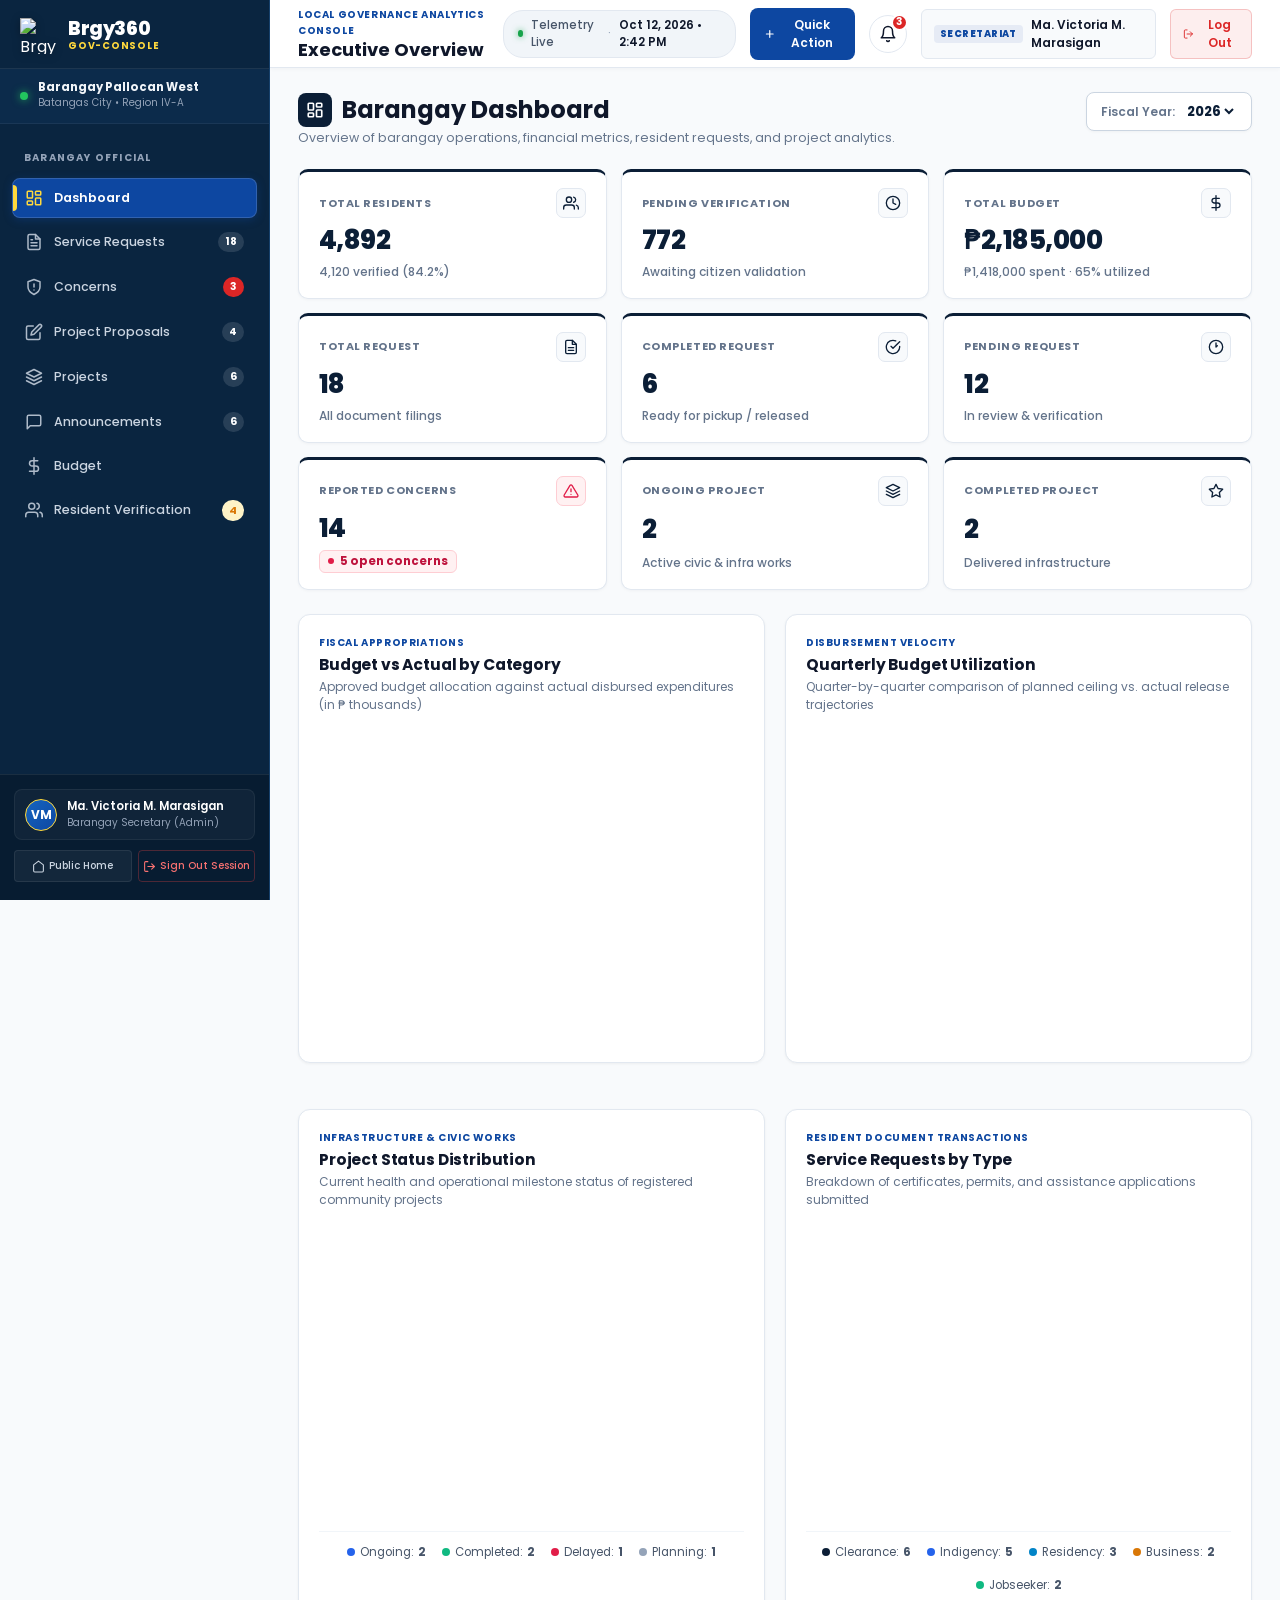
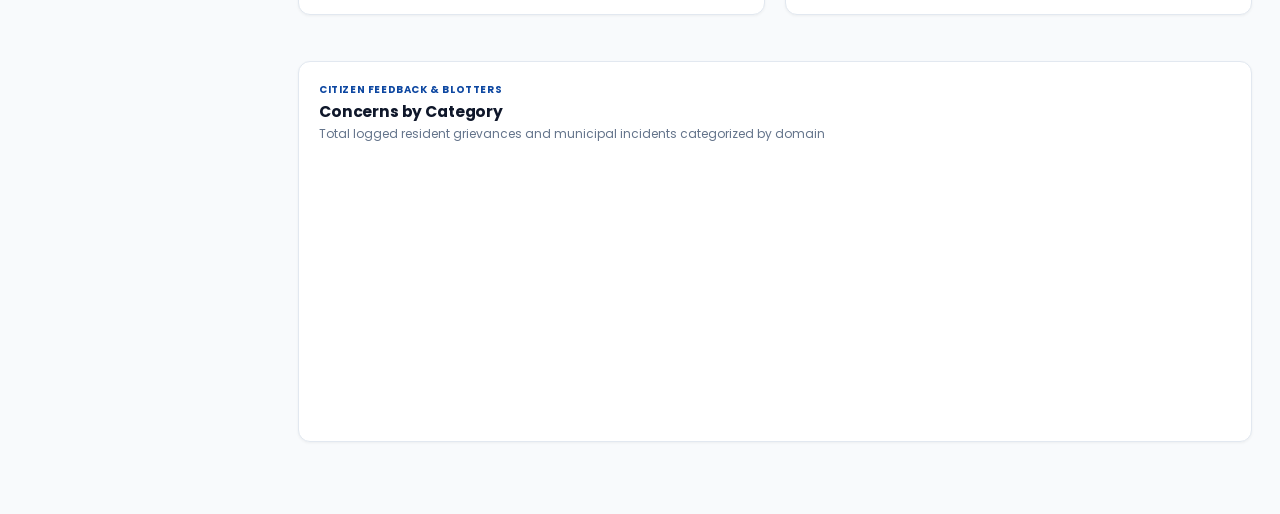
==== commit e066c048: "Add files via upload" ====
--- a/admin.html
+++ b/admin.html
@@ -126,6 +126,7 @@
                 <path d="M21 15a2 2 0 0 1-2 2H7l-4 4V5a2 2 0 0 1 2-2h14a2 2 0 0 1 2 2z"></path>
               </svg>
               <span class="nav-text">Announcements</span>
+              <span class="nav-counter" id="navCounterAnnouncements">6</span>
             </button>
           </li>
           <li class="nav-item">
@@ -155,10 +156,10 @@
       <!-- Sidebar Footer: Session Card & Portal Switchers -->
       <div class="sidebar-footer">
         <div class="admin-profile-card">
-          <div class="profile-avatar">DR</div>
+          <div class="profile-avatar">VM</div>
           <div class="profile-meta">
-            <span class="profile-name">Hon. Danilo M. Ramos</span>
-            <span class="profile-role">Punong Barangay (Admin)</span>
+            <span class="profile-name" title="Ma. Victoria M. Marasigan">Ma. Victoria M. Marasigan</span>
+            <span class="profile-role">Barangay Secretary (Admin)</span>
           </div>
         </div>
         <div class="sidebar-quick-links" style="display: flex !important; flex-direction: row !important; align-items: center !important; gap: 6px !important; width: 100% !important;">
@@ -301,7 +302,7 @@
           <!-- Secretary Profile Tag -->
           <div class="topbar-user-badge" title="Logged in as Barangay Secretary">
             <span class="user-role-tag">SECRETARIAT</span>
-            <span class="user-name-tag">M. E. Cruz</span>
+            <span class="user-name-tag">Ma. Victoria M. Marasigan</span>
           </div>
 
           <!-- Topbar Logout Action -->
@@ -829,157 +830,373 @@
             <div>
               <span class="view-kicker">PUBLIC TREASURY &amp; DILG FULL DISCLOSURE</span>
               <h2 class="section-title">Budget Allocation &amp; Expense Records</h2>
-              <p class="section-sub">Track quarterly budget allocation, actual spending, and fund utilization rates across barangay categories.</p>
-            </div>
-            <div class="toolbar-right budget-header-actions" style="display: flex; align-items: center; gap: 10px; flex-wrap: wrap;">
-              <button type="button" class="btn-budget-export" id="btnExportBudgetReport">
-                <svg viewBox="0 0 24 24" width="16" height="16" fill="none" stroke="currentColor" stroke-width="2" stroke-linecap="round" stroke-linejoin="round">
-                  <path d="M21 15v4a2 2 0 0 1-2 2H5a2 2 0 0 1-2-2v-4"></path>
-                  <polyline points="7 10 12 15 17 10"></polyline>
-                  <line x1="12" y1="15" x2="12" y2="3"></line>
-                </svg>
-                <span>Export CSV / Report</span>
-              </button>
-              <button type="button" class="btn-budget-primary" id="btnOpenAddBudgetModal">
-                <svg viewBox="0 0 24 24" width="16" height="16" fill="none" stroke="currentColor" stroke-width="2.5" stroke-linecap="round" stroke-linejoin="round" aria-hidden="true"><line x1="12" y1="5" x2="12" y2="19"/><line x1="5" y1="12" x2="19" y2="12"/></svg>
-                <span>Add Record</span>
-              </button>
-            </div>
-          </div>
-
-          <!-- Metric Summary Cards Top Bar (4 Horizontal Metric Stat Cards) -->
+              <p class="section-sub">Manage annual appropriations, category allocations, and quarterly spending—automatically synchronized with the Public Transparency Dashboard.</p>
+            </div>
+            <div class="toolbar-right budget-header-actions">
+              <div class="budget-header-row budget-header-row-primary">
+                <button type="button" class="btn-budget-primary" id="btnOpenAddBudgetModal">
+                  <svg viewBox="0 0 24 24" width="16" height="16" fill="none" stroke="currentColor" stroke-width="2.5" stroke-linecap="round" stroke-linejoin="round" aria-hidden="true"><line x1="12" y1="5" x2="12" y2="19"/><line x1="5" y1="12" x2="19" y2="12"/></svg>
+                  <span>Add Record</span>
+                </button>
+              </div>
+              <div class="budget-header-row budget-header-row-secondary">
+                <button type="button" class="btn-budget-export" id="btnOpenBudgetSummaryModal" data-budget-edit="overview">
+                  <svg viewBox="0 0 24 24" width="15" height="15" fill="none" stroke="currentColor" stroke-width="2" stroke-linecap="round" stroke-linejoin="round" aria-hidden="true">
+                    <path d="M11 4H4a2 2 0 0 0-2 2v14a2 2 0 0 0 2 2h14a2 2 0 0 0 2-2v-7"></path>
+                    <path d="M18.5 2.5a2.121 2.121 0 0 1 3 3L12 15l-4 1 1-4 9.5-9.5z"></path>
+                  </svg>
+                  <span>Edit Budget Summary</span>
+                </button>
+                <button type="button" class="btn-budget-export" id="btnExportBudgetReport">
+                  <svg viewBox="0 0 24 24" width="16" height="16" fill="none" stroke="currentColor" stroke-width="2" stroke-linecap="round" stroke-linejoin="round" aria-hidden="true">
+                    <path d="M21 15v4a2 2 0 0 1-2 2H5a2 2 0 0 1-2-2v-4"></path>
+                    <polyline points="7 10 12 15 17 10"></polyline>
+                    <line x1="12" y1="15" x2="12" y2="3"></line>
+                  </svg>
+                  <span>Export CSV / Report</span>
+                </button>
+              </div>
+            </div>
+          </div>
+
+          <!-- Metric Summary Cards Top Bar (4 Horizontal Metric Stat Cards with Edit Controls) -->
           <div class="proposal-metrics-bar" id="budgetMetricsBar">
-            <!-- 1. TOTAL BUDGET -->
+            <!-- 1. TOTAL ANNUAL BUDGET -->
             <div class="proposal-metric-card" id="bgtMetricCardTotal">
               <div class="metric-card-top">
-                <span class="metric-card-label">TOTAL ALLOCATED BUDGET</span>
-                <span class="metric-badge badge-blue" id="bgtMetricYearBadge">
-                  <span class="status-dot dot-blue"></span> FY 2026
-                </span>
+                <span class="metric-card-label">TOTAL ANNUAL BUDGET</span>
+                <div class="metric-card-actions-group">
+                  <span class="metric-badge badge-blue" id="bgtMetricYearBadge">
+                    <span class="status-dot dot-blue"></span> FY 2026
+                  </span>
+                  <button type="button" class="btn-card-edit-inline" data-budget-edit="summary-total" title="Edit Total Annual Budget" aria-label="Edit Total Annual Budget">
+                    <svg viewBox="0 0 24 24" width="12" height="12" fill="none" stroke="currentColor" stroke-width="2.2" stroke-linecap="round" stroke-linejoin="round"><path d="M11 4H4a2 2 0 0 0-2 2v14a2 2 0 0 0 2 2h14a2 2 0 0 0 2-2v-7"/><path d="M18.5 2.5a2.121 2.121 0 0 1 3 3L12 15l-4 1 1-4 9.5-9.5z"/></svg>
+                    <span>Edit</span>
+                  </button>
+                </div>
               </div>
               <div class="metric-card-body">
-                <span class="metric-card-count" id="bgtMetricTotal" style="color: #0b1e36;">₱2,185,000</span>
-                <span class="metric-card-sub">Approved appropriations ceiling</span>
-              </div>
-            </div>
-
-            <!-- 2. ACTUAL SPENT -->
+                <span class="metric-card-count metric-count-navy" id="bgtMetricTotal">₱2,185,000</span>
+                <span class="metric-card-sub" id="bgtMetricTotalSub">Approved appropriations ceiling</span>
+              </div>
+            </div>
+
+            <!-- 2. TOTAL SPENDING -->
             <div class="proposal-metric-card" id="bgtMetricCardSpent">
               <div class="metric-card-top">
-                <span class="metric-card-label">ACTUAL SPENT</span>
-                <span class="metric-badge badge-blue" id="bgtMetricSpentBadge">
-                  <span class="status-dot dot-blue"></span> Disbursed
-                </span>
+                <span class="metric-card-label">TOTAL SPENDING</span>
+                <div class="metric-card-actions-group">
+                  <span class="metric-badge badge-blue" id="bgtMetricSpentBadge">
+                    <span class="status-dot dot-blue"></span> Disbursed
+                  </span>
+                  <button type="button" class="btn-card-edit-inline" data-budget-edit="summary-spent" title="Edit Total Spending" aria-label="Edit Total Spending">
+                    <svg viewBox="0 0 24 24" width="12" height="12" fill="none" stroke="currentColor" stroke-width="2.2" stroke-linecap="round" stroke-linejoin="round"><path d="M11 4H4a2 2 0 0 0-2 2v14a2 2 0 0 0 2 2h14a2 2 0 0 0 2-2v-7"/><path d="M18.5 2.5a2.121 2.121 0 0 1 3 3L12 15l-4 1 1-4 9.5-9.5z"/></svg>
+                    <span>Edit</span>
+                  </button>
+                </div>
               </div>
               <div class="metric-card-body">
-                <span class="metric-card-count" id="bgtMetricSpent" style="color: #0284c7;">₱1,418,000</span>
-                <span class="metric-card-sub">Total vouchers &amp; contracts paid</span>
-              </div>
-            </div>
-
-            <!-- 3. REMAINING BALANCE -->
+                <span class="metric-card-count metric-count-sky" id="bgtMetricSpent">₱1,418,000</span>
+                <span class="metric-card-sub" id="bgtMetricSpentSub">Total vouchers &amp; contracts paid</span>
+              </div>
+            </div>
+
+            <!-- 3. REMAINING BUDGET -->
             <div class="proposal-metric-card" id="bgtMetricCardRemaining">
               <div class="metric-card-top">
-                <span class="metric-card-label">REMAINING BALANCE</span>
-                <span class="metric-badge badge-green" id="bgtMetricRemainingBadge">
-                  <span class="status-dot dot-green"></span> Available
-                </span>
+                <span class="metric-card-label">REMAINING BUDGET</span>
+                <div class="metric-card-actions-group">
+                  <span class="metric-badge badge-green" id="bgtMetricRemainingBadge">
+                    <span class="status-dot dot-green"></span> Available
+                  </span>
+                  <button type="button" class="btn-card-edit-inline" data-budget-edit="summary-remaining" title="Edit Remaining Budget" aria-label="Edit Remaining Budget">
+                    <svg viewBox="0 0 24 24" width="12" height="12" fill="none" stroke="currentColor" stroke-width="2.2" stroke-linecap="round" stroke-linejoin="round"><path d="M11 4H4a2 2 0 0 0-2 2v14a2 2 0 0 0 2 2h14a2 2 0 0 0 2-2v-7"/><path d="M18.5 2.5a2.121 2.121 0 0 1 3 3L12 15l-4 1 1-4 9.5-9.5z"/></svg>
+                    <span>Edit</span>
+                  </button>
+                </div>
               </div>
               <div class="metric-card-body">
-                <span class="metric-card-count" id="bgtMetricRemaining" style="color: #15803d;">₱767,000</span>
-                <span class="metric-card-sub">Remaining unencumbered funds</span>
+                <span class="metric-card-count metric-count-emerald" id="bgtMetricRemaining">₱767,000</span>
+                <span class="metric-card-sub" id="bgtMetricRemainingSub">Remaining unencumbered funds</span>
               </div>
             </div>
 
             <!-- 4. UTILIZATION RATE -->
             <div class="proposal-metric-card" id="bgtMetricCardUtil">
               <div class="metric-card-top">
-                <span class="metric-card-label">OVERALL UTILIZATION</span>
-                <span class="metric-badge badge-amber" id="bgtMetricUtilBadge">
-                  <span class="status-dot dot-amber"></span> 65% Rate
-                </span>
+                <span class="metric-card-label">UTILIZATION RATE</span>
+                <div class="metric-card-actions-group">
+                  <span class="metric-badge badge-amber" id="bgtMetricUtilBadge">
+                    <span class="status-dot dot-amber"></span> 64.9% Rate
+                  </span>
+                  <button type="button" class="btn-card-edit-inline" data-budget-edit="summary-util" title="Edit Utilization Rate" aria-label="Edit Utilization Rate">
+                    <svg viewBox="0 0 24 24" width="12" height="12" fill="none" stroke="currentColor" stroke-width="2.2" stroke-linecap="round" stroke-linejoin="round"><path d="M11 4H4a2 2 0 0 0-2 2v14a2 2 0 0 0 2 2h14a2 2 0 0 0 2-2v-7"/><path d="M18.5 2.5a2.121 2.121 0 0 1 3 3L12 15l-4 1 1-4 9.5-9.5z"/></svg>
+                    <span>Edit</span>
+                  </button>
+                </div>
               </div>
               <div class="metric-card-body">
-                <span class="metric-card-count" id="bgtMetricUtil" style="color: #0f172a;">65%</span>
-                <span class="metric-card-sub">Fund disbursement velocity</span>
-              </div>
-            </div>
-          </div>
-
-          <!-- Sectoral Breakdown Summary Cards -->
+                <span class="metric-card-count metric-count-slate" id="bgtMetricUtil">64.9%</span>
+                <span class="metric-card-sub" id="bgtMetricUtilSub">Fund disbursement velocity</span>
+              </div>
+            </div>
+          </div>
+
+          <!-- Overall Budget Utilization Progress Bar Card (Synced with Public Home Page) -->
+          <div class="admin-card admin-budget-util-card" id="adminBudgetUtilizationCard">
+            <div class="admin-util-header">
+              <div>
+                <span class="card-kicker">PUBLIC TRANSPARENCY PROGRESS BAR</span>
+                <h3 class="card-title">Budget Utilization</h3>
+              </div>
+              <div class="metric-card-actions-group">
+                <span class="admin-util-badge" id="adminUtilBadge">64.9% spent</span>
+                <button type="button" class="btn-card-edit-inline" data-budget-edit="summary-utilization" title="Edit Budget Utilization">
+                  <svg viewBox="0 0 24 24" width="12" height="12" fill="none" stroke="currentColor" stroke-width="2.2" stroke-linecap="round" stroke-linejoin="round"><path d="M11 4H4a2 2 0 0 0-2 2v14a2 2 0 0 0 2 2h14a2 2 0 0 0 2-2v-7"/><path d="M18.5 2.5a2.121 2.121 0 0 1 3 3L12 15l-4 1 1-4 9.5-9.5z"/></svg>
+                  <span>Edit</span>
+                </button>
+              </div>
+            </div>
+            <div class="admin-util-track" role="progressbar" id="adminUtilProgressBar" aria-valuenow="65" aria-valuemin="0" aria-valuemax="100">
+              <div class="admin-util-spent" id="adminUtilSpentBar" style="width: 64.9%;"></div>
+              <div class="admin-util-remaining" id="adminUtilRemainingBar" style="width: 35.1%;"></div>
+            </div>
+            <div class="admin-util-footer">
+              <span class="admin-util-subtext" id="adminUtilSubtextLabel">
+                <strong>₱1,418,000</strong> of <strong>₱2,185,000</strong> used · <strong>₱767,000</strong> remaining
+              </span>
+              <div class="admin-util-legend">
+                <span class="admin-util-legend-item"><span class="admin-util-dot spent"></span> Spent Funds</span>
+                <span class="admin-util-legend-item"><span class="admin-util-dot remaining"></span> Remaining Balance</span>
+              </div>
+            </div>
+          </div>
+
+          <!-- Sectoral / Category Breakdown Summary Cards (with Edit buttons) -->
           <div class="budget-sectors-grid" id="budgetSectorsGrid">
-            <div class="budget-sector-card warning-accent" id="secCardInfra" data-sector="Infrastructure" title="Click to filter by Infrastructure">
+            <div class="budget-sector-card warning-accent" id="secCardInfra" data-sector="Infrastructure" title="Click card to filter by Infrastructure">
               <div class="sec-top">
                 <span class="sec-name">Infrastructure Sector</span>
-                <span class="sec-burn-tag danger" id="secBurnInfra">94.4% Spent (Cap Risk)</span>
+                <div class="sec-top-actions">
+                  <span class="sec-burn-tag" id="secBurnInfra">62.3% Spent</span>
+                  <button type="button" class="btn-card-edit-inline" data-sector-edit="Infrastructure" title="Edit Infrastructure Allocation &amp; Spending" aria-label="Edit Infrastructure Budget">
+                    <svg viewBox="0 0 24 24" width="12" height="12" fill="none" stroke="currentColor" stroke-width="2.2" stroke-linecap="round" stroke-linejoin="round"><path d="M11 4H4a2 2 0 0 0-2 2v14a2 2 0 0 0 2 2h14a2 2 0 0 0 2-2v-7"/><path d="M18.5 2.5a2.121 2.121 0 0 1 3 3L12 15l-4 1 1-4 9.5-9.5z"/></svg>
+                    <span>Edit</span>
+                  </button>
+                </div>
               </div>
               <div class="sec-amounts">
-                <span class="sec-spent" id="secSpentInfra">₱425,000</span>
-                <span class="sec-total" id="secTotalInfra">/ ₱450,000 Cap</span>
+                <span class="sec-spent" id="secSpentInfra">₱785,000</span>
+                <span class="sec-total" id="secTotalInfra">/ ₱1,260,000 Cap</span>
               </div>
               <div class="sec-bar">
-                <div class="sec-fill danger" id="secFillInfra" style="width: 94.4%;"></div>
+                <div class="sec-fill normal" id="secFillInfra" style="width: 62.3%;"></div>
               </div>
               <span class="sec-note">Road rehabilitation, streetlights, drainage &amp; flood mitigation.</span>
             </div>
 
-            <div class="budget-sector-card" id="secCardHealth" data-sector="Health" title="Click to filter by Health">
+            <div class="budget-sector-card" id="secCardHealth" data-sector="Health" title="Click card to filter by Health">
               <div class="sec-top">
                 <span class="sec-name">Health &amp; Sanitation</span>
-                <span class="sec-burn-tag" id="secBurnHealth">69.1% Spent</span>
+                <div class="sec-top-actions">
+                  <span class="sec-burn-tag" id="secBurnHealth">71.4% Spent</span>
+                  <button type="button" class="btn-card-edit-inline" data-sector-edit="Health" title="Edit Health Allocation &amp; Spending" aria-label="Edit Health Budget">
+                    <svg viewBox="0 0 24 24" width="12" height="12" fill="none" stroke="currentColor" stroke-width="2.2" stroke-linecap="round" stroke-linejoin="round"><path d="M11 4H4a2 2 0 0 0-2 2v14a2 2 0 0 0 2 2h14a2 2 0 0 0 2-2v-7"/><path d="M18.5 2.5a2.121 2.121 0 0 1 3 3L12 15l-4 1 1-4 9.5-9.5z"/></svg>
+                    <span>Edit</span>
+                  </button>
+                </div>
               </div>
               <div class="sec-amounts">
-                <span class="sec-spent" id="secSpentHealth">₱380,000</span>
-                <span class="sec-total" id="secTotalHealth">/ ₱550,000 Cap</span>
+                <span class="sec-spent" id="secSpentHealth">₱300,000</span>
+                <span class="sec-total" id="secTotalHealth">/ ₱420,000 Cap</span>
               </div>
               <div class="sec-bar">
-                <div class="sec-fill normal" id="secFillHealth" style="width: 69.1%;"></div>
+                <div class="sec-fill normal" id="secFillHealth" style="width: 71.4%;"></div>
               </div>
               <span class="sec-note">Barangay health station, vaccine procurement &amp; sanitation.</span>
             </div>
 
-            <div class="budget-sector-card surplus-accent" id="secCardSocial" data-sector="Social Services" title="Click to filter by Social Services">
+            <div class="budget-sector-card surplus-accent" id="secCardSocial" data-sector="Social Services" title="Click card to filter by Social Services">
               <div class="sec-top">
                 <span class="sec-name">Social Services &amp; SK</span>
-                <span class="sec-burn-tag success" id="secBurnSocial">60.0% (Surplus)</span>
+                <div class="sec-top-actions">
+                  <span class="sec-burn-tag success" id="secBurnSocial">59.6% Spent</span>
+                  <button type="button" class="btn-card-edit-inline" data-sector-edit="Social Services" title="Edit Social Services Allocation &amp; Spending" aria-label="Edit Social Services Budget">
+                    <svg viewBox="0 0 24 24" width="12" height="12" fill="none" stroke="currentColor" stroke-width="2.2" stroke-linecap="round" stroke-linejoin="round"><path d="M11 4H4a2 2 0 0 0-2 2v14a2 2 0 0 0 2 2h14a2 2 0 0 0 2-2v-7"/><path d="M18.5 2.5a2.121 2.121 0 0 1 3 3L12 15l-4 1 1-4 9.5-9.5z"/></svg>
+                    <span>Edit</span>
+                  </button>
+                </div>
               </div>
               <div class="sec-amounts">
-                <span class="sec-spent" id="secSpentSocial">₱312,000</span>
-                <span class="sec-total" id="secTotalSocial">/ ₱520,000 Cap</span>
+                <span class="sec-spent" id="secSpentSocial">₱146,000</span>
+                <span class="sec-total" id="secTotalSocial">/ ₱245,000 Cap</span>
               </div>
               <div class="sec-bar">
-                <div class="sec-fill success" id="secFillSocial" style="width: 60.0%;"></div>
+                <div class="sec-fill normal" id="secFillSocial" style="width: 59.6%;"></div>
               </div>
               <span class="sec-note">Senior and youth social assistance with reserve surplus identified.</span>
             </div>
 
-            <div class="budget-sector-card" id="secCardAdmin" data-sector="Administration" title="Click to filter by Administration">
+            <div class="budget-sector-card" id="secCardAdmin" data-sector="Administration" title="Click card to filter by Administration">
               <div class="sec-top">
                 <span class="sec-name">Administration &amp; Hall Ops</span>
-                <span class="sec-burn-tag" id="secBurnAdmin">45.3% Spent</span>
+                <div class="sec-top-actions">
+                  <span class="sec-burn-tag" id="secBurnAdmin">71.9% Spent</span>
+                  <button type="button" class="btn-card-edit-inline" data-sector-edit="Administration" title="Edit Administration Allocation &amp; Spending" aria-label="Edit Administration Budget">
+                    <svg viewBox="0 0 24 24" width="12" height="12" fill="none" stroke="currentColor" stroke-width="2.2" stroke-linecap="round" stroke-linejoin="round"><path d="M11 4H4a2 2 0 0 0-2 2v14a2 2 0 0 0 2 2h14a2 2 0 0 0 2-2v-7"/><path d="M18.5 2.5a2.121 2.121 0 0 1 3 3L12 15l-4 1 1-4 9.5-9.5z"/></svg>
+                    <span>Edit</span>
+                  </button>
+                </div>
               </div>
               <div class="sec-amounts">
-                <span class="sec-spent" id="secSpentAdmin">₱301,000</span>
-                <span class="sec-total" id="secTotalAdmin">/ ₱665,000 Cap</span>
+                <span class="sec-spent" id="secSpentAdmin">₱187,000</span>
+                <span class="sec-total" id="secTotalAdmin">/ ₱260,000 Cap</span>
               </div>
               <div class="sec-bar">
-                <div class="sec-fill normal" id="secFillAdmin" style="width: 45.3%;"></div>
+                <div class="sec-fill normal" id="secFillAdmin" style="width: 71.9%;"></div>
               </div>
               <span class="sec-note">Secretariat, ICT digital portal maintenance, and utility allowances.</span>
             </div>
-          </div>
-
-          <!-- Budget Chart & Voucher History Grid -->
+
+            <div class="budget-sector-card" id="secCardEmergency" data-sector="Emergency Preparedness" title="Click card to filter by Emergency Preparedness">
+              <div class="sec-top">
+                <span class="sec-name">Emergency Preparedness</span>
+                <div class="sec-top-actions">
+                  <span class="sec-burn-tag" id="secBurnEmergency">62.2% Spent</span>
+                  <button type="button" class="btn-card-edit-inline" data-sector-edit="Emergency Preparedness" title="Edit Emergency Preparedness Allocation &amp; Spending" aria-label="Edit Emergency Preparedness Budget">
+                    <svg viewBox="0 0 24 24" width="12" height="12" fill="none" stroke="currentColor" stroke-width="2.2" stroke-linecap="round" stroke-linejoin="round"><path d="M11 4H4a2 2 0 0 0-2 2v14a2 2 0 0 0 2 2h14a2 2 0 0 0 2-2v-7"/><path d="M18.5 2.5a2.121 2.121 0 0 1 3 3L12 15l-4 1 1-4 9.5-9.5z"/></svg>
+                    <span>Edit</span>
+                  </button>
+                </div>
+              </div>
+              <div class="sec-amounts">
+                <span class="sec-spent" id="secSpentEmergency">₱112,000</span>
+                <span class="sec-total" id="secTotalEmergency">/ ₱180,000 Cap</span>
+              </div>
+              <div class="sec-bar">
+                <div class="sec-fill normal" id="secFillEmergency" style="width: 62.2%;"></div>
+              </div>
+              <span class="sec-note">BDRRMC calamity reserve, rescue equipment &amp; disaster relief supplies.</span>
+            </div>
+
+            <div class="budget-sector-card" id="secCardEduSports" data-sector="Education, Sports &amp; Recreation" title="Click card to filter by Education, Sports &amp; Recreation">
+              <div class="sec-top">
+                <span class="sec-name">Education, Sports &amp; Recreation</span>
+                <div class="sec-top-actions">
+                  <span class="sec-burn-tag" id="secBurnEduSports">71.5% Spent</span>
+                  <button type="button" class="btn-card-edit-inline" data-sector-edit="Education, Sports &amp; Recreation" title="Edit Education, Sports &amp; Recreation Allocation &amp; Spending" aria-label="Edit Education, Sports &amp; Recreation Budget">
+                    <svg viewBox="0 0 24 24" width="12" height="12" fill="none" stroke="currentColor" stroke-width="2.2" stroke-linecap="round" stroke-linejoin="round"><path d="M11 4H4a2 2 0 0 0-2 2v14a2 2 0 0 0 2 2h14a2 2 0 0 0 2-2v-7"/><path d="M18.5 2.5a2.121 2.121 0 0 1 3 3L12 15l-4 1 1-4 9.5-9.5z"/></svg>
+                    <span>Edit</span>
+                  </button>
+                </div>
+              </div>
+              <div class="sec-amounts">
+                <span class="sec-spent" id="secSpentEduSports">₱118,000</span>
+                <span class="sec-total" id="secTotalEduSports">/ ₱165,000 Cap</span>
+              </div>
+              <div class="sec-bar">
+                <div class="sec-fill normal" id="secFillEduSports" style="width: 71.5%;"></div>
+              </div>
+              <span class="sec-note">Day care learning kits, scholarship grants, sports leagues &amp; recreation.</span>
+            </div>
+
+            <div class="budget-sector-card" id="secCardAgri" data-sector="Agriculture &amp; Livelihood" title="Click card to filter by Agriculture &amp; Livelihood">
+              <div class="sec-top">
+                <span class="sec-name">Agriculture &amp; Livelihood</span>
+                <div class="sec-top-actions">
+                  <span class="sec-burn-tag" id="secBurnAgri">62.9% Spent</span>
+                  <button type="button" class="btn-card-edit-inline" data-sector-edit="Agriculture &amp; Livelihood" title="Edit Agriculture &amp; Livelihood Allocation &amp; Spending" aria-label="Edit Agriculture &amp; Livelihood Budget">
+                    <svg viewBox="0 0 24 24" width="12" height="12" fill="none" stroke="currentColor" stroke-width="2.2" stroke-linecap="round" stroke-linejoin="round"><path d="M11 4H4a2 2 0 0 0-2 2v14a2 2 0 0 0 2 2h14a2 2 0 0 0 2-2v-7"/><path d="M18.5 2.5a2.121 2.121 0 0 1 3 3L12 15l-4 1 1-4 9.5-9.5z"/></svg>
+                    <span>Edit</span>
+                  </button>
+                </div>
+              </div>
+              <div class="sec-amounts">
+                <span class="sec-spent" id="secSpentAgri">₱88,000</span>
+                <span class="sec-total" id="secTotalAgri">/ ₱140,000 Cap</span>
+              </div>
+              <div class="sec-bar">
+                <div class="sec-fill normal" id="secFillAgri" style="width: 62.9%;"></div>
+              </div>
+              <span class="sec-note">Community urban gardening, skills training &amp; micro-livelihood support.</span>
+            </div>
+
+            <div class="budget-sector-card" id="secCardEnv" data-sector="Environment &amp; Waste Management" title="Click card to filter by Environment &amp; Waste Management">
+              <div class="sec-top">
+                <span class="sec-name">Environment &amp; Waste Management</span>
+                <div class="sec-top-actions">
+                  <span class="sec-burn-tag" id="secBurnEnv">65.6% Spent</span>
+                  <button type="button" class="btn-card-edit-inline" data-sector-edit="Environment &amp; Waste Management" title="Edit Environment &amp; Waste Management Allocation &amp; Spending" aria-label="Edit Environment &amp; Waste Management Budget">
+                    <svg viewBox="0 0 24 24" width="12" height="12" fill="none" stroke="currentColor" stroke-width="2.2" stroke-linecap="round" stroke-linejoin="round"><path d="M11 4H4a2 2 0 0 0-2 2v14a2 2 0 0 0 2 2h14a2 2 0 0 0 2-2v-7"/><path d="M18.5 2.5a2.121 2.121 0 0 1 3 3L12 15l-4 1 1-4 9.5-9.5z"/></svg>
+                    <span>Edit</span>
+                  </button>
+                </div>
+              </div>
+              <div class="sec-amounts">
+                <span class="sec-spent" id="secSpentEnv">₱105,000</span>
+                <span class="sec-total" id="secTotalEnv">/ ₱160,000 Cap</span>
+              </div>
+              <div class="sec-bar">
+                <div class="sec-fill normal" id="secFillEnv" style="width: 65.6%;"></div>
+              </div>
+              <span class="sec-note">Solid waste segregation, MRF operations, tree planting &amp; clean-up drives.</span>
+            </div>
+          </div>
+
+          <!-- Public-Synced Bar Graph & Pie Chart Preview + Direct Edit Controls -->
+          <div class="charts-two-col-grid" id="adminBudgetPublicChartsGrid">
+            <div class="admin-card">
+              <div class="card-header card-header-split-actions">
+                <div>
+                  <span class="card-kicker">PUBLIC BAR GRAPH · QUARTERLY COMPARISON</span>
+                  <h3 class="card-title">Budget vs. Actual per Quarter</h3>
+                  <p class="card-subtitle" id="adminQuarterBarSubtitle">Quarterly allocation and actual spending synced with the Public Home Page</p>
+                </div>
+                <button type="button" class="btn-card-edit-inline" data-budget-edit="quarters" title="Edit Quarterly Budget &amp; Bar Graph Data">
+                  <svg viewBox="0 0 24 24" width="12" height="12" fill="none" stroke="currentColor" stroke-width="2.2" stroke-linecap="round" stroke-linejoin="round"><path d="M11 4H4a2 2 0 0 0-2 2v14a2 2 0 0 0 2 2h14a2 2 0 0 0 2-2v-7"/><path d="M18.5 2.5a2.121 2.121 0 0 1 3 3L12 15l-4 1 1-4 9.5-9.5z"/></svg>
+                  <span>Edit Bar Graph Data</span>
+                </button>
+              </div>
+              <div class="chart-canvas-wrap admin-budget-chart-wrap">
+                <canvas id="adminBudgetQuarterBarChart"></canvas>
+              </div>
+            </div>
+
+            <div class="admin-card">
+              <div class="card-header card-header-split-actions">
+                <div>
+                  <span class="card-kicker">PUBLIC PIE CHART · SECTOR DISTRIBUTION</span>
+                  <h3 class="card-title" id="adminCategoryPieTitle">Spending by Category</h3>
+                  <p class="card-subtitle" id="adminCategoryPieSubtitle">Category distribution synced with the Public Home Page</p>
+                </div>
+                <div class="admin-chart-header-controls">
+                  <div class="admin-pie-mode-toggle" id="adminPieChartModeToggle" role="group" aria-label="Admin pie chart metric mode">
+                    <button type="button" class="admin-pie-mode-btn active" data-admin-pie-mode="actual">Actual</button>
+                    <button type="button" class="admin-pie-mode-btn" data-admin-pie-mode="budget">Allocated</button>
+                  </div>
+                  <button type="button" class="btn-card-edit-inline" data-budget-edit="categories" title="Edit Category Allocations &amp; Pie Chart Data">
+                    <svg viewBox="0 0 24 24" width="12" height="12" fill="none" stroke="currentColor" stroke-width="2.2" stroke-linecap="round" stroke-linejoin="round"><path d="M11 4H4a2 2 0 0 0-2 2v14a2 2 0 0 0 2 2h14a2 2 0 0 0 2-2v-7"/><path d="M18.5 2.5a2.121 2.121 0 0 1 3 3L12 15l-4 1 1-4 9.5-9.5z"/></svg>
+                    <span>Edit Pie Chart Data</span>
+                  </button>
+                </div>
+              </div>
+              <div class="chart-canvas-wrap admin-budget-chart-wrap">
+                <canvas id="adminBudgetCategoryPieChart"></canvas>
+              </div>
+            </div>
+          </div>
+
+          <!-- Budget Trajectory & Voucher History Grid -->
           <div class="charts-two-col-grid">
             <div class="admin-card">
               <div class="card-header">
                 <div>
                   <span class="card-kicker">EXPENDITURE TRAJECTORY</span>
                   <h3 class="card-title">Monthly Disbursement Burn Rate vs. Ceiling</h3>
-                  <p class="card-subtitle">Actual monthly voucher releases from January to October 2026</p>
-                </div>
-              </div>
-              <div class="chart-canvas-wrap" style="height: 280px;">
+                  <p class="card-subtitle" id="adminBurnChartSubtitle">Monthly expenditure trajectory derived from active fiscal allocations</p>
+                </div>
+              </div>
+              <div class="chart-canvas-wrap admin-budget-chart-wrap">
                 <canvas id="budgetBurnChart"></canvas>
               </div>
             </div>
@@ -987,45 +1204,27 @@
             <div class="admin-card">
               <div class="card-header">
                 <div>
-                  <span class="card-kicker">LEDGER VOUCHERS</span>
-                  <h3 class="card-title">Recent Approved Vouchers (October 2026)</h3>
-                  <p class="card-subtitle">Treasury releases recorded under Sanggunian resolution</p>
-                </div>
-              </div>
-              <div class="table-responsive" style="max-height: 290px;">
+                  <span class="card-kicker">LEDGER DISBURSEMENTS</span>
+                  <h3 class="card-title">Active Disbursed Line Items</h3>
+                  <p class="card-subtitle">Latest treasury expenditures recorded under Sanggunian appropriations</p>
+                </div>
+              </div>
+              <div class="table-responsive admin-vouchers-scroll">
                 <table class="admin-data-table compact">
                   <thead>
                     <tr>
-                      <th>Voucher #</th>
+                      <th>Record ID</th>
                       <th>Sector</th>
                       <th>Particulars</th>
-                      <th>Amount</th>
+                      <th>Spent</th>
                     </tr>
                   </thead>
-                  <tbody>
+                  <tbody id="adminRecentVouchersTbody">
                     <tr>
-                      <td><code>#V-2026-092</code></td>
-                      <td>Health</td>
-                      <td>Maternal diagnostic test kits for Barangay Health Center</td>
-                      <td><strong>₱18,500</strong></td>
-                    </tr>
-                    <tr>
-                      <td><code>#V-2026-091</code></td>
+                      <td><code>#BGT-2026-001</code></td>
                       <td>Infrastructure</td>
-                      <td>Sitio Santolan Solar LED Streetlight bulb replacements (12 units)</td>
-                      <td><strong>₱34,200</strong></td>
-                    </tr>
-                    <tr>
-                      <td><code>#V-2026-090</code></td>
-                      <td>Social Services</td>
-                      <td>Senior Citizens Wellness Month dietary supplement packages</td>
-                      <td><strong>₱26,000</strong></td>
-                    </tr>
-                    <tr>
-                      <td><code>#V-2026-089</code></td>
-                      <td>Administration</td>
-                      <td>Cloud portal server hosting &amp; biometric ledger license</td>
-                      <td><strong>₱12,500</strong></td>
+                      <td>Drainage Desiltation &amp; Street Repair Sitio Ibaba</td>
+                      <td><strong>₱310,000</strong></td>
                     </tr>
                   </tbody>
                 </table>
@@ -1033,13 +1232,13 @@
             </div>
           </div>
 
-          <!-- Main Financial Data Table Container Card (Quarterly Budget List moved to bottom) -->
+          <!-- Main Financial Data Table Container Card (Quarterly Budget List) -->
           <div class="admin-card budget-table-card" id="adminQuarterlyBudgetListCard">
-            <div class="card-header" style="display: flex; align-items: flex-start; justify-content: space-between; gap: 16px; margin-bottom: 18px; padding-bottom: 16px; border-bottom: 1px solid #f1f5f9;">
+            <div class="card-header admin-ledger-card-header">
               <div>
                 <span class="card-kicker">ITEMIZED APPROPRIATIONS &amp; EXPENSES</span>
-                <h3 class="card-title" style="font-size: 16px; font-weight: 700; color: #0b1e36;">Quarterly Budget Allocation &amp; Expense Ledger</h3>
-                <p class="card-subtitle" style="font-size: 12.5px; color: #64748b;">Comprehensive itemized line items across fiscal quarters, approved budgets, disbursed expenses, and utilization rates.</p>
+                <h3 class="card-title">Quarterly Budget Allocation &amp; Expense Ledger</h3>
+                <p class="card-subtitle">Comprehensive itemized line items across fiscal quarters, approved budgets, disbursed expenses, status, and utilization rates.</p>
               </div>
             </div>
             
@@ -1051,7 +1250,7 @@
                   <circle cx="11" cy="11" r="8"></circle>
                   <line x1="21" y1="21" x2="16.65" y2="16.65"></line>
                 </svg>
-                <input type="text" id="adminBudgetSearchInput" class="table-search-input" placeholder="Search by category, description, or year...">
+                <input type="text" id="adminBudgetSearchInput" class="table-search-input" placeholder="Search by category, description, remarks, or year...">
               </div>
 
               <!-- Right side: Dropdown filters -->
@@ -1078,11 +1277,14 @@
                   <label for="adminBudgetCategoryFilter" class="budget-filter-label">Category:</label>
                   <select id="adminBudgetCategoryFilter" class="budget-filter-select">
                     <option value="all">All Categories</option>
+                    <option value="Infrastructure">Infrastructure</option>
+                    <option value="Health">Health</option>
+                    <option value="Social Services">Social Services</option>
                     <option value="Administration">Administration</option>
-                    <option value="Health">Health</option>
-                    <option value="Infrastructure">Infrastructure</option>
-                    <option value="Social Services">Social Services</option>
                     <option value="Emergency Preparedness">Emergency Preparedness</option>
+                    <option value="Education, Sports &amp; Recreation">Education, Sports &amp; Recreation</option>
+                    <option value="Agriculture &amp; Livelihood">Agriculture &amp; Livelihood</option>
+                    <option value="Environment &amp; Waste Management">Environment &amp; Waste Management</option>
                   </select>
                 </div>
                 <button type="button" id="adminBudgetResetBtn" class="budget-reset-btn" title="Reset all filters">Reset</button>
@@ -1094,13 +1296,14 @@
               <table class="admin-data-table budget-table-modern" id="adminBudgetTable">
                 <thead>
                   <tr>
-                    <th style="width: 75px; text-align: left;">Year</th>
-                    <th style="width: 85px; text-align: left;">Quarter</th>
-                    <th style="width: 170px; text-align: left;">Category</th>
-                    <th style="text-align: left;">Description</th>
-                    <th style="width: 125px; text-align: right;">Budget</th>
-                    <th style="width: 125px; text-align: right;">Actual</th>
-                    <th style="width: 90px; text-align: right;">Util.</th>
+                    <th style="width: 72px; text-align: left;">Year</th>
+                    <th style="width: 82px; text-align: left;">Quarter</th>
+                    <th style="width: 165px; text-align: left;">Category</th>
+                    <th style="text-align: left;">Description &amp; Remarks</th>
+                    <th style="width: 120px; text-align: right;">Allocated</th>
+                    <th style="width: 120px; text-align: right;">Spending</th>
+                    <th style="width: 85px; text-align: right;">Util.</th>
+                    <th style="width: 100px; text-align: center;">Status</th>
                     <th style="width: 95px; text-align: center;">Actions</th>
                   </tr>
                 </thead>
@@ -1661,9 +1864,15 @@
               </div>
               <div class="filter-pills-row" id="announcementsFilterGroup">
                 <button type="button" class="filter-pill active" data-category="all">All Notices</button>
+                <button type="button" class="filter-pill" data-category="active">Active</button>
+                <button type="button" class="filter-pill" data-category="archived">Archived</button>
+                <button type="button" class="filter-pill" data-category="unpublished">Unpublished</button>
                 <button type="button" class="filter-pill filter-pill-critical" data-category="Critical">🚨 Critical Priority</button>
                 <button type="button" class="filter-pill" data-category="Emergency">Emergency</button>
                 <button type="button" class="filter-pill" data-category="Health">Health</button>
+                <button type="button" class="filter-pill" data-category="Infrastructure">Infrastructure</button>
+                <button type="button" class="filter-pill" data-category="Event">Event</button>
+                <button type="button" class="filter-pill" data-category="Social Services">Social Services</button>
                 <button type="button" class="filter-pill" data-category="General">General</button>
               </div>
             </div>
@@ -1920,19 +2129,20 @@
     </div>
   </div>
 
-  <!-- MODAL 5: NEW ANNOUNCEMENT BROADCAST MODAL -->
+  <!-- MODAL 5: CREATE & EDIT ANNOUNCEMENT BROADCAST MODAL -->
   <div class="admin-modal-overlay" id="newAnnouncementModal">
-    <div class="admin-modal-box">
+    <div class="admin-modal-box" style="max-width: 660px;">
       <div class="modal-header">
         <div>
-          <span class="modal-kicker">COMMUNICATIONS · BROADCAST ADVISORY</span>
-          <h3 class="modal-title">Create Official Announcement</h3>
-          <span class="modal-sub">Broadcast to Public Portal &amp; Resident Feeds</span>
+          <span class="modal-kicker" id="annModalKicker">COMMUNICATIONS · BROADCAST ADVISORY</span>
+          <h3 class="modal-title" id="annModalTitle">Create Official Announcement</h3>
+          <span class="modal-sub" id="annModalSub">Broadcast to Public Portal &amp; Resident Feeds</span>
         </div>
         <button type="button" class="modal-close-btn" id="btnCloseNewAnnModal">&times;</button>
       </div>
       <div class="modal-body">
-        <form id="newAnnouncementForm" class="modal-form">
+        <form id="newAnnouncementForm" class="modal-form" onsubmit="return false;">
+          <input type="hidden" id="annEditId" value="">
           <div class="form-group">
             <label class="form-label" for="annTitle">Headline / Title <span class="text-danger">*</span></label>
             <input type="text" id="annTitle" class="form-input" placeholder="e.g. Dengue Prevention Cleanup Drive in Sitio Ibaba" required>
@@ -1940,15 +2150,18 @@
           </div>
           <div class="form-grid-2">
             <div class="form-group">
-              <label class="form-label">Category</label>
+              <label class="form-label" for="annCategory">Category</label>
               <select id="annCategory" class="form-select" required>
-                <option value="Health">Health Advisory</option>
-                <option value="Emergency">Disaster &amp; Weather Alert</option>
-                <option value="General">Civic Assembly &amp; Community</option>
+                <option value="Emergency">Emergency</option>
+                <option value="Health">Health</option>
+                <option value="Infrastructure">Infrastructure</option>
+                <option value="Event">Event</option>
+                <option value="Social Services">Social Services</option>
+                <option value="General">General</option>
               </select>
             </div>
             <div class="form-group">
-              <label class="form-label">Target Audience / Sitio</label>
+              <label class="form-label" for="annAudience">Target Audience / Sitio</label>
               <select id="annAudience" class="form-select" required>
                 <option value="All Residents">All Barangay Pallocan West Residents</option>
                 <option value="Sitio Ibaba">Sitio Ibaba</option>
@@ -1960,6 +2173,24 @@
                 <option value="G.C Berberabe">G.C Berberabe</option>
               </select>
             </div>
+          </div>
+          <div class="form-grid-2">
+            <div class="form-group">
+              <label class="form-label" for="annDepartment">Issuing Office / Department</label>
+              <input type="text" id="annDepartment" class="form-input" placeholder="e.g. Office of the Punong Barangay">
+            </div>
+            <div class="form-group">
+              <label class="form-label" for="annDate">Date Published</label>
+              <input type="date" id="annDate" class="form-input" required>
+            </div>
+          </div>
+          <div class="form-group">
+            <label class="form-label" for="annStatus">Publication Status</label>
+            <select id="annStatus" class="form-select">
+              <option value="Active">Active (Broadcast Live on Public Home Page)</option>
+              <option value="Unpublished">Unpublished / Draft (Hidden from Public View)</option>
+              <option value="Archived">Archived (Stored in Admin Archive Only)</option>
+            </select>
           </div>
           <!-- Critical Priority / Emergency Advisory Toggle Button -->
           <div class="form-group">
@@ -1987,15 +2218,19 @@
             <input type="hidden" id="annIsCritical" value="false">
           </div>
           <div class="form-group">
+            <label class="form-label" for="annSummary">Public Feed Summary / Excerpt <span style="font-weight: 500; color: #64748b; font-size: 11.5px;">(Optional — auto-generated from content if left blank)</span></label>
+            <textarea id="annSummary" class="form-textarea" rows="2" placeholder="Concise overview shown on the public home page card..."></textarea>
+          </div>
+          <div class="form-group">
             <label class="form-label" for="annContent">Announcement Content / Directive Details <span class="text-danger">*</span></label>
-            <textarea id="annContent" class="form-textarea" rows="4" placeholder="Enter complete announcement message..." required></textarea>
+            <textarea id="annContent" class="form-textarea" rows="5" placeholder="Enter complete announcement message..." required></textarea>
             <span class="field-error-text text-danger" id="annContentError"></span>
           </div>
         </form>
       </div>
       <div class="modal-footer">
         <button type="button" class="btn-modal-outline" id="btnCancelNewAnn">Cancel</button>
-        <button type="button" class="btn-modal-primary" id="btnSubmitNewAnn">Publish Announcement</button>
+        <button type="button" class="btn-modal-primary" id="btnSubmitNewAnn">Broadcast Announcement</button>
       </div>
     </div>
   </div>
@@ -2039,16 +2274,16 @@
           </div>
           <div class="form-grid-2">
             <div class="form-group">
-              <label class="form-label">Initial Status</label>
+              <label class="form-label" for="projStatus">Initial Status</label>
               <select id="projStatus" class="form-select">
+                <option value="planning" selected>Planning</option>
                 <option value="ongoing">Ongoing</option>
-                <option value="planning">Planning</option>
+                <option value="completed">Completed</option>
                 <option value="delayed">Delayed</option>
-                <option value="completed">Completed</option>
               </select>
             </div>
             <div class="form-group">
-              <label class="form-label">Progress Percentage</label>
+              <label class="form-label" for="projProgress">Progress Percentage</label>
               <input type="number" id="projProgress" class="form-input" value="15" min="0" max="100">
             </div>
           </div>
@@ -2095,7 +2330,7 @@
         <div>
           <span class="modal-kicker">COMMUNITY INITIATIVES · CITIZEN SUGGESTION DESK</span>
           <h3 class="modal-title" id="submitPropModalTitle">Submit Community Project Proposal</h3>
-          <span class="modal-sub">Record citizen project suggestions for barangay council review and voting</span>
+          <span class="modal-sub">Record citizen project suggestions for barangay council review and evaluation</span>
         </div>
         <button type="button" class="modal-close-btn" id="btnCloseSubmitPropModal" aria-label="Close modal">&times;</button>
       </div>
@@ -2153,17 +2388,6 @@
               <span class="field-error-text text-danger" id="newPropBudgetError"></span>
             </div>
             <div class="form-group">
-              <label class="form-label" for="newPropTargetVotes">Target / Required Upvotes</label>
-              <input type="number" id="newPropTargetVotes" class="form-input" value="200" min="10">
-            </div>
-          </div>
-
-          <div class="form-row-2">
-            <div class="form-group">
-              <label class="form-label" for="newPropInitialVotes">Current Upvotes</label>
-              <input type="number" id="newPropInitialVotes" class="form-input" value="1" min="0">
-            </div>
-            <div class="form-group">
               <label class="form-label" for="newPropStatus">Initial Status</label>
               <select id="newPropStatus" class="form-select">
                 <option value="Pending" selected>Pending</option>
@@ -2188,9 +2412,9 @@
     </div>
   </div>
 
-  <!-- MODAL: ADD / EDIT BUDGET RECORD -->
+  <!-- MODAL: ADD / EDIT INDIVIDUAL BUDGET RECORD -->
   <div class="admin-modal-overlay" id="adminBudgetModal" role="dialog" aria-modal="true" aria-labelledby="budgetModalTitle">
-    <div class="admin-modal-box" style="max-width: 560px;">
+    <div class="admin-modal-box modal-box-budget-record">
       <div class="modal-header">
         <div>
           <span class="modal-kicker">PUBLIC TREASURY · FISCAL MANAGEMENT</span>
@@ -2220,40 +2444,229 @@
             </div>
           </div>
 
+          <div class="form-grid-2">
+            <div class="form-group">
+              <label class="form-label" for="budgetInputCategory">Budget Category <span class="text-danger">*</span></label>
+              <select id="budgetInputCategory" class="form-select" required>
+                <option value="Infrastructure">Infrastructure</option>
+                <option value="Health">Health</option>
+                <option value="Social Services">Social Services</option>
+                <option value="Administration">Administration</option>
+                <option value="Emergency Preparedness">Emergency Preparedness</option>
+                <option value="Education, Sports &amp; Recreation">Education, Sports &amp; Recreation</option>
+                <option value="Agriculture &amp; Livelihood">Agriculture &amp; Livelihood</option>
+                <option value="Environment &amp; Waste Management">Environment &amp; Waste Management</option>
+              </select>
+            </div>
+            <div class="form-group">
+              <label class="form-label" for="budgetInputStatus">Record Status</label>
+              <select id="budgetInputStatus" class="form-select">
+                <option value="Active">Active (Published)</option>
+                <option value="Ongoing">Ongoing</option>
+                <option value="Completed">Completed</option>
+                <option value="Planned">Planned</option>
+                <option value="Inactive">Inactive (Hidden from Public)</option>
+              </select>
+            </div>
+          </div>
+
+          <div class="form-grid-2">
+            <div class="form-group">
+              <label class="form-label" for="budgetInputAmount">Allocated Budget (₱) <span class="text-danger">*</span></label>
+              <input type="number" id="budgetInputAmount" class="form-input" placeholder="e.g. 250000" min="0" step="any" required>
+              <span class="field-error-text text-danger" id="budgetInputAmountError"></span>
+            </div>
+            <div class="form-group">
+              <label class="form-label" for="budgetInputActual">Actual Spending (₱)</label>
+              <input type="number" id="budgetInputActual" class="form-input" placeholder="0" min="0" step="any" value="0">
+              <span class="field-error-text text-danger" id="budgetInputActualError"></span>
+            </div>
+          </div>
+
+          <div class="record-calc-preview-strip" id="budgetRecordCalcPreview">
+            <div class="record-calc-item">
+              <span class="record-calc-label">Remaining Budget:</span>
+              <strong id="budgetModalCalcRemaining">₱0</strong>
+            </div>
+            <div class="record-calc-item">
+              <span class="record-calc-label">Utilization Rate:</span>
+              <strong id="budgetModalCalcUtil">0%</strong>
+            </div>
+          </div>
+
           <div class="form-group">
-            <label class="form-label" for="budgetInputCategory">Sectoral Category <span class="text-danger">*</span></label>
-            <select id="budgetInputCategory" class="form-select" required>
-              <option value="Administration">Administration</option>
-              <option value="Health">Health</option>
-              <option value="Infrastructure">Infrastructure</option>
-              <option value="Social Services">Social Services</option>
-              <option value="Emergency Preparedness">Emergency Preparedness</option>
-            </select>
+            <label class="form-label" for="budgetInputDesc">Budget Description / Line Item Purpose <span class="text-danger">*</span></label>
+            <textarea id="budgetInputDesc" class="form-textarea" rows="2" placeholder="e.g. Drainage Desiltation &amp; Street Repair Sitio Ibaba" required></textarea>
+            <span class="field-error-text text-danger" id="budgetInputDescError"></span>
           </div>
 
           <div class="form-group">
-            <label class="form-label" for="budgetInputDesc">Description / Line Item Purpose <span class="text-danger">*</span></label>
-            <textarea id="budgetInputDesc" class="form-textarea" rows="3" placeholder="e.g. Drainage Desiltation & Street Repair Sitio Ibaba" required></textarea>
-            <span class="field-error-text text-danger" id="budgetInputDescError"></span>
-          </div>
-
-          <div class="form-grid-2">
-            <div class="form-group">
-              <label class="form-label" for="budgetInputAmount">Budget Amount (₱) <span class="text-danger">*</span></label>
-              <input type="number" id="budgetInputAmount" class="form-input" placeholder="e.g. 250000" min="0" step="1000" required>
-              <span class="field-error-text text-danger" id="budgetInputAmountError"></span>
-            </div>
-            <div class="form-group">
-              <label class="form-label" for="budgetInputActual">Actual Spent Amount (₱)</label>
-              <input type="number" id="budgetInputActual" class="form-input" placeholder="0" min="0" step="1000" value="0">
-              <span style="font-size: 11px; color: #64748b; margin-top: 4px; display: block;">Default to ₱0 if unspent or ongoing</span>
-            </div>
+            <label class="form-label" for="budgetInputRemarks">Remarks / Audit Notes</label>
+            <input type="text" id="budgetInputRemarks" class="form-input" placeholder="Optional resolution reference, disbursement note, or remarks">
           </div>
         </form>
       </div>
       <div class="modal-footer">
         <button type="button" class="btn-modal-outline" id="btnCancelBudgetModal">Cancel</button>
-        <button type="button" class="btn-modal-primary" id="btnSaveBudgetRecord" style="background-color: var(--primary-navy); border-color: var(--primary-navy); color: #ffffff;">Save Budget Record</button>
+        <button type="button" class="btn-modal-primary btn-navy-solid" id="btnSaveBudgetRecord">Save Changes</button>
+      </div>
+    </div>
+  </div>
+
+  <!-- MODAL: COMPREHENSIVE BUDGET SUMMARY, CATEGORY & QUARTERLY GRAPH EDITOR -->
+  <div class="admin-modal-overlay" id="adminBudgetSummaryModal" role="dialog" aria-modal="true" aria-labelledby="budgetSummaryModalTitle">
+    <div class="admin-modal-box modal-box-budget-summary">
+      <div class="modal-header">
+        <div>
+          <span class="modal-kicker">PUBLIC TRANSPARENCY SOURCE OF TRUTH · TREASURY CONSOLE</span>
+          <h3 class="modal-title" id="budgetSummaryModalTitle">Edit Budget Summary &amp; Allocations</h3>
+          <span class="modal-sub" id="budgetSummaryModalSub">Updates automatically synchronize summary cards, utilization bar, bar graph, and pie chart on the Public Home Page.</span>
+        </div>
+        <button type="button" class="modal-close-btn" id="btnCloseBudgetSummaryModal" aria-label="Close modal">&times;</button>
+      </div>
+
+      <div class="modal-body">
+        <!-- Top Year Selector & Mode Tabs -->
+        <div class="budget-summary-top-controls">
+          <div class="budget-summary-year-group">
+            <label for="sumEditYear" class="form-label">Fiscal Year</label>
+            <select id="sumEditYear" class="form-select sum-year-select">
+              <option value="2026" selected>FY 2026</option>
+              <option value="2025">FY 2025</option>
+            </select>
+          </div>
+
+          <div class="budget-summary-modal-tabs" role="tablist" aria-label="Budget editor sections">
+            <button type="button" class="sum-tab-btn active" data-sum-tab="overview" role="tab" aria-selected="true">
+              Summary &amp; Utilization
+            </button>
+            <button type="button" class="sum-tab-btn" data-sum-tab="categories" role="tab" aria-selected="false">
+              Categories &amp; Pie Chart
+            </button>
+            <button type="button" class="sum-tab-btn" data-sum-tab="quarters" role="tab" aria-selected="false">
+              Quarters &amp; Bar Graph
+            </button>
+          </div>
+        </div>
+
+        <!-- TAB PANE 1: OVERALL SUMMARY CARDS & BUDGET UTILIZATION -->
+        <div class="sum-tab-pane active" id="sumTabPaneOverview" role="tabpanel">
+          <div class="form-grid-2">
+            <div class="form-group">
+              <label class="form-label" for="sumInputTotalBudget">Total Annual Budget (₱)</label>
+              <input type="number" id="sumInputTotalBudget" class="form-input" min="0" step="any" placeholder="0">
+              <span class="sum-field-hint">Sum of applicable fiscal year allocations</span>
+            </div>
+            <div class="form-group">
+              <label class="form-label" for="sumInputTotalSpending">Total Spending (₱)</label>
+              <input type="number" id="sumInputTotalSpending" class="form-input" min="0" step="any" placeholder="0">
+              <span class="sum-field-hint">Sum of actual disbursed expenditures</span>
+            </div>
+          </div>
+
+          <div class="form-grid-2">
+            <div class="form-group">
+              <label class="form-label" for="sumInputRemainingBudget">Remaining Budget (₱)</label>
+              <input type="number" id="sumInputRemainingBudget" class="form-input" step="any" placeholder="0">
+              <span class="sum-field-hint">Formula: Total Annual Budget − Total Spending</span>
+            </div>
+            <div class="form-group">
+              <label class="form-label" for="sumInputUtilRate">Utilization Rate (%)</label>
+              <input type="number" id="sumInputUtilRate" class="form-input" min="0" max="100" step="0.1" placeholder="0">
+              <span class="sum-field-hint">Formula: (Total Spending ÷ Total Annual Budget) × 100</span>
+            </div>
+          </div>
+
+          <!-- Live Budget Utilization Bar Preview -->
+          <div class="summary-calc-preview-card">
+            <div class="summary-calc-preview-top">
+              <span class="summary-calc-preview-title">Budget Utilization Preview (Public Home Page Sync)</span>
+              <span class="admin-util-badge" id="sumPreviewBadge">64.9% spent</span>
+            </div>
+            <div class="admin-util-track">
+              <div class="admin-util-spent" id="sumPreviewSpentBar" style="width: 64.9%;"></div>
+              <div class="admin-util-remaining" id="sumPreviewRemBar" style="width: 35.1%;"></div>
+            </div>
+            <div class="summary-calc-preview-foot" id="sumPreviewText">
+              <strong>₱1,418,000</strong> of <strong>₱2,185,000</strong> used · <strong>₱767,000</strong> remaining
+            </div>
+          </div>
+
+          <div class="form-grid-2">
+            <div class="form-group">
+              <label class="form-label" for="sumInputBatchStatus">Record Status (Optional Batch Update)</label>
+              <select id="sumInputBatchStatus" class="form-select">
+                <option value="">Keep Individual Record Statuses</option>
+                <option value="Active">Set All Year Records to Active</option>
+                <option value="Ongoing">Set All Year Records to Ongoing</option>
+                <option value="Completed">Set All Year Records to Completed</option>
+                <option value="Planned">Set All Year Records to Planned</option>
+                <option value="Inactive">Set All Year Records to Inactive (Hide from Public)</option>
+              </select>
+            </div>
+            <div class="form-group">
+              <label class="form-label" for="sumInputRemarks">Budget Description / Adjustment Remarks</label>
+              <input type="text" id="sumInputRemarks" class="form-input" placeholder="e.g. Q3 supplemental AIP adjustment approved by Sanggunian">
+            </div>
+          </div>
+        </div>
+
+        <!-- TAB PANE 2: INDIVIDUAL BUDGET ALLOCATIONS & SPENDING PER CATEGORY (PIE CHART DATA) -->
+        <div class="sum-tab-pane" id="sumTabPaneCategories" role="tabpanel">
+          <p class="sum-pane-intro">Update allocated budgets, actual spending, status, or remarks per category. Changes automatically recalculate summary totals and refresh the Public Category Pie Chart.</p>
+          <div class="table-responsive">
+            <table class="budget-bulk-edit-table">
+              <thead>
+                <tr>
+                  <th>Budget Category</th>
+                  <th style="width: 150px;">Allocated Budget (₱)</th>
+                  <th style="width: 150px;">Actual Spending (₱)</th>
+                  <th style="width: 125px; text-align: right;">Remaining</th>
+                  <th style="width: 90px; text-align: right;">Util. Rate</th>
+                  <th style="width: 125px;">Status</th>
+                  <th>Remarks</th>
+                </tr>
+              </thead>
+              <tbody id="sumCategoriesEditTbody">
+                <!-- Populated dynamically via JS -->
+              </tbody>
+              <tfoot id="sumCategoriesEditTfoot">
+                <!-- Totals populated dynamically via JS -->
+              </tfoot>
+            </table>
+          </div>
+        </div>
+
+        <!-- TAB PANE 3: QUARTERLY BUDGET RECORDS & EXPENDITURES (BAR GRAPH DATA) -->
+        <div class="sum-tab-pane" id="sumTabPaneQuarters" role="tabpanel">
+          <p class="sum-pane-intro">Update quarterly budget allocations and actual expenditures (Q1–Q4). Changes automatically recalculate annual totals and refresh the Public Quarterly Bar Graph.</p>
+          <div class="table-responsive">
+            <table class="budget-bulk-edit-table">
+              <thead>
+                <tr>
+                  <th>Fiscal Quarter</th>
+                  <th style="width: 155px;">Allocated Budget (₱)</th>
+                  <th style="width: 155px;">Actual Spending (₱)</th>
+                  <th style="width: 130px; text-align: right;">Remaining</th>
+                  <th style="width: 95px; text-align: right;">Util. Rate</th>
+                  <th style="width: 125px;">Status</th>
+                  <th>Remarks</th>
+                </tr>
+              </thead>
+              <tbody id="sumQuartersEditTbody">
+                <!-- Populated dynamically via JS -->
+              </tbody>
+              <tfoot id="sumQuartersEditTfoot">
+                <!-- Totals populated dynamically via JS -->
+              </tfoot>
+            </table>
+          </div>
+        </div>
+      </div>
+
+      <div class="modal-footer">
+        <button type="button" class="btn-modal-outline" id="btnCancelBudgetSummaryModal">Cancel</button>
+        <button type="button" class="btn-modal-primary btn-navy-solid" id="btnSaveBudgetSummaryModal">Save Changes</button>
       </div>
     </div>
   </div>
--- a/admin.css
+++ b/admin.css
@@ -4007,53 +4007,12 @@
   line-height: 1.5;
   margin: 10px 0 14px 0;
   display: -webkit-box;
+  line-clamp: 3;
   -webkit-line-clamp: 3;
   -webkit-box-orient: vertical;
   overflow: hidden;
   text-overflow: ellipsis;
-}
-
-.proposal-card-votes-block {
-  background: #f8fafc;
-  border: 1px solid #f1f5f9;
-  border-radius: 8px;
-  padding: 10px 12px;
   margin-bottom: 14px;
-}
-
-.proposal-votes-header {
-  display: flex;
-  align-items: center;
-  justify-content: space-between;
-  font-size: 12px;
-  margin-bottom: 6px;
-}
-
-.votes-label {
-  display: flex;
-  align-items: center;
-  color: #475569;
-  font-weight: 500;
-}
-
-.votes-count-stat {
-  color: #0f172a;
-  font-size: 12px;
-}
-
-.proposal-votes-track {
-  width: 100%;
-  height: 6px;
-  background: #e2e8f0;
-  border-radius: 9999px;
-  overflow: hidden;
-}
-
-.proposal-votes-bar {
-  height: 100%;
-  background: linear-gradient(90deg, #10b981, #059669);
-  border-radius: 9999px;
-  transition: width 0.4s ease;
 }
 
 .proposal-card-footer {
@@ -4122,6 +4081,18 @@
   background: #e11d48;
   color: #ffffff;
   border-color: #e11d48;
+}
+
+.btn-prop-under-review {
+  background: #e0f2fe;
+  color: #0369a1;
+  border-color: #bae6fd;
+}
+
+.btn-prop-under-review:hover {
+  background: #0284c7;
+  color: #ffffff;
+  border-color: #0284c7;
 }
 
 .btn-prop-review {
@@ -5580,6 +5551,7 @@
   overflow: hidden;
   text-overflow: ellipsis;
   display: -webkit-box;
+  line-clamp: 2;
   -webkit-line-clamp: 2;
   -webkit-box-orient: vertical;
   word-break: break-word;
@@ -6560,3 +6532,643 @@
 .field-error-text.is-visible {
   display: block;
 }
+
+/* ==============================================================
+   ADMIN BUDGET MANAGEMENT & PUBLIC TRANSPARENCY SYNC ENHANCEMENTS
+   ============================================================== */
+#viewBudget .section-top-toolbar {
+  align-items: flex-start;
+  justify-content: space-between;
+  gap: 24px;
+}
+
+#viewBudget .budget-header-actions {
+  display: flex;
+  flex-direction: column;
+  align-items: flex-end;
+  justify-content: flex-start;
+  gap: 10px;
+  margin-left: auto;
+  flex-shrink: 0;
+}
+
+.budget-header-row {
+  display: flex;
+  align-items: center;
+  gap: 10px;
+}
+
+.budget-header-row-primary {
+  justify-content: flex-end;
+  width: 100%;
+}
+
+.budget-header-row-secondary {
+  justify-content: flex-end;
+  flex-wrap: nowrap;
+}
+
+#viewBudget .budget-header-actions .btn-budget-primary,
+#viewBudget .budget-header-actions .btn-budget-export {
+  white-space: nowrap;
+}
+
+@media (max-width: 900px) {
+  #viewBudget .section-top-toolbar {
+    flex-direction: column;
+    align-items: stretch;
+    gap: 16px;
+  }
+
+  #viewBudget .budget-header-actions {
+    width: 100%;
+    align-items: flex-end;
+  }
+}
+
+@media (max-width: 560px) {
+  .budget-header-row-secondary {
+    flex-wrap: wrap;
+  }
+}
+
+.metric-card-actions-group,
+.sec-top-actions {
+  display: inline-flex;
+  align-items: center;
+  justify-content: flex-end;
+  gap: 6px;
+  margin-left: auto;
+  flex-shrink: 0;
+}
+
+/* Maximize space inside Budget Summary & 8 Sector Cards; pin FY/status pill & Edit button to the very right side */
+#viewBudget #budgetMetricsBar {
+  display: grid;
+  grid-template-columns: repeat(4, minmax(0, 1fr));
+  gap: 14px;
+  width: 100%;
+  margin-bottom: 20px;
+}
+
+#viewBudget #budgetMetricsBar .proposal-metric-card {
+  width: 100%;
+  box-sizing: border-box;
+  padding: 16px 16px;
+  min-height: 116px;
+}
+
+#viewBudget #budgetMetricsBar .metric-card-top {
+  display: flex;
+  align-items: flex-start;
+  justify-content: space-between;
+  gap: 8px;
+  width: 100%;
+  margin-bottom: 8px;
+}
+
+#viewBudget #budgetMetricsBar .metric-card-label {
+  flex: 1 1 auto;
+  min-width: 0;
+  padding-top: 2px;
+  line-height: 1.35;
+}
+
+#viewBudget #budgetMetricsBar .metric-card-actions-group {
+  display: flex;
+  flex-direction: column;
+  align-items: flex-end;
+  justify-content: flex-start;
+  gap: 5px;
+  margin-left: auto;
+  flex-shrink: 0;
+}
+
+#viewBudget #budgetMetricsBar .metric-card-body {
+  width: 100%;
+}
+
+#viewBudget #budgetSectorsGrid {
+  display: grid;
+  grid-template-columns: repeat(4, minmax(0, 1fr));
+  gap: 14px;
+  width: 100%;
+  margin-bottom: 22px;
+}
+
+#viewBudget #budgetSectorsGrid .budget-sector-card {
+  width: 100%;
+  box-sizing: border-box;
+  padding: 16px 16px;
+}
+
+#viewBudget #budgetSectorsGrid .sec-top {
+  display: flex;
+  align-items: flex-start;
+  justify-content: space-between;
+  gap: 8px;
+  width: 100%;
+  margin-bottom: 10px;
+}
+
+#viewBudget #budgetSectorsGrid .sec-name {
+  flex: 1 1 auto;
+  min-width: 0;
+  padding-top: 1px;
+  line-height: 1.35;
+}
+
+#viewBudget #budgetSectorsGrid .sec-top-actions {
+  display: flex;
+  flex-direction: column;
+  align-items: flex-end;
+  justify-content: flex-start;
+  gap: 5px;
+  margin-left: auto;
+  flex-shrink: 0;
+}
+
+@media (max-width: 1200px) {
+  #viewBudget #budgetMetricsBar,
+  #viewBudget #budgetSectorsGrid {
+    grid-template-columns: repeat(2, minmax(0, 1fr));
+  }
+}
+
+@media (max-width: 640px) {
+  #viewBudget #budgetMetricsBar,
+  #viewBudget #budgetSectorsGrid {
+    grid-template-columns: 1fr;
+  }
+}
+
+.metric-count-navy {
+  color: #0b1e36;
+}
+
+.metric-count-sky {
+  color: #0284c7;
+}
+
+.metric-count-emerald {
+  color: #15803d;
+}
+
+.metric-count-slate {
+  color: #0f172a;
+}
+
+.btn-card-edit-inline {
+  display: inline-flex;
+  align-items: center;
+  gap: 4px;
+  padding: 3px 8px;
+  border-radius: 6px;
+  border: 1px solid #cbd5e1;
+  background-color: #ffffff;
+  color: #1e293b;
+  font-family: inherit;
+  font-size: 11px;
+  font-weight: 600;
+  line-height: 1.2;
+  cursor: pointer;
+  transition: all 0.18s ease;
+  white-space: nowrap;
+}
+
+.btn-card-edit-inline:hover {
+  background-color: #0b1e36;
+  border-color: #0b1e36;
+  color: #ffffff;
+}
+
+/* Admin Budget Utilization Progress Bar Card */
+.admin-budget-util-card {
+  margin-bottom: 20px;
+  padding: 18px 22px;
+}
+
+.admin-util-header {
+  display: flex;
+  align-items: center;
+  justify-content: space-between;
+  gap: 12px;
+  margin-bottom: 12px;
+  flex-wrap: wrap;
+}
+
+.admin-util-badge {
+  display: inline-flex;
+  align-items: center;
+  padding: 4px 10px;
+  border-radius: 6px;
+  background-color: #eff6ff;
+  border: 1px solid #bfdbfe;
+  color: #1d4ed8;
+  font-size: 12px;
+  font-weight: 700;
+}
+
+.admin-util-track {
+  width: 100%;
+  height: 14px;
+  border-radius: 999px;
+  background-color: #e2e8f0;
+  overflow: hidden;
+  display: flex;
+}
+
+.admin-util-spent {
+  height: 100%;
+  background: linear-gradient(90deg, #0d47a1 0%, #2563eb 100%);
+  transition: width 0.35s ease;
+}
+
+.admin-util-remaining {
+  height: 100%;
+  background-color: #cbd5e1;
+  transition: width 0.35s ease;
+}
+
+.admin-util-footer {
+  display: flex;
+  align-items: center;
+  justify-content: space-between;
+  gap: 12px;
+  margin-top: 10px;
+  flex-wrap: wrap;
+  font-size: 12.5px;
+  color: #475569;
+}
+
+.admin-util-subtext strong {
+  color: #0f172a;
+}
+
+.admin-util-legend {
+  display: inline-flex;
+  align-items: center;
+  gap: 14px;
+}
+
+.admin-util-legend-item {
+  display: inline-flex;
+  align-items: center;
+  gap: 6px;
+  font-size: 12px;
+  font-weight: 500;
+  color: #475569;
+}
+
+.admin-util-dot {
+  width: 9px;
+  height: 9px;
+  border-radius: 50%;
+}
+
+.admin-util-dot.spent {
+  background-color: #1d4ed8;
+}
+
+.admin-util-dot.remaining {
+  background-color: #cbd5e1;
+}
+
+.card-header-split-actions {
+  display: flex;
+  align-items: flex-start;
+  justify-content: space-between;
+  gap: 12px;
+  flex-wrap: wrap;
+}
+
+.admin-chart-header-controls {
+  display: inline-flex;
+  align-items: center;
+  gap: 8px;
+  flex-wrap: wrap;
+}
+
+.admin-pie-mode-toggle {
+  display: inline-flex;
+  align-items: center;
+  background-color: #f1f5f9;
+  border: 1px solid #e2e8f0;
+  border-radius: 6px;
+  padding: 2px;
+  gap: 2px;
+}
+
+.admin-pie-mode-btn {
+  border: none;
+  background: transparent;
+  color: #475569;
+  font-family: inherit;
+  font-size: 11px;
+  font-weight: 600;
+  padding: 4px 8px;
+  border-radius: 4px;
+  cursor: pointer;
+  transition: all 0.15s ease;
+}
+
+.admin-pie-mode-btn.active {
+  background-color: #ffffff;
+  color: #0b1e36;
+  box-shadow: 0 1px 2px rgba(15, 23, 42, 0.08);
+}
+
+.admin-budget-chart-wrap {
+  height: 280px;
+}
+
+.admin-vouchers-scroll {
+  max-height: 290px;
+}
+
+.admin-ledger-card-header {
+  display: flex;
+  align-items: flex-start;
+  justify-content: space-between;
+  gap: 16px;
+  margin-bottom: 18px;
+  padding-bottom: 16px;
+  border-bottom: 1px solid #f1f5f9;
+}
+
+/* Status Pill in Admin Budget Table */
+.budget-status-pill {
+  display: inline-flex;
+  align-items: center;
+  justify-content: center;
+  padding: 3px 9px;
+  border-radius: 6px;
+  font-size: 11px;
+  font-weight: 700;
+  letter-spacing: 0.02em;
+  white-space: nowrap;
+}
+
+.budget-status-pill.status-active,
+.budget-status-pill.status-ongoing {
+  background-color: #dbeafe;
+  color: #1d4ed8;
+}
+
+.budget-status-pill.status-completed {
+  background-color: #dcfce7;
+  color: #15803d;
+}
+
+.budget-status-pill.status-planned {
+  background-color: #fef3c7;
+  color: #b45309;
+}
+
+.budget-status-pill.status-inactive {
+  background-color: #f1f5f9;
+  color: #64748b;
+}
+
+.admin-budget-remarks-sub {
+  display: block;
+  margin-top: 2px;
+  font-size: 11.5px;
+  color: #64748b;
+}
+
+/* Modal Sizing & Live Calc Preview */
+.modal-box-budget-record {
+  max-width: 600px;
+}
+
+.modal-box-budget-summary {
+  max-width: 960px;
+  width: 95%;
+}
+
+.btn-navy-solid {
+  background-color: var(--primary-navy);
+  border-color: var(--primary-navy);
+  color: #ffffff;
+}
+
+.record-calc-preview-strip {
+  display: flex;
+  align-items: center;
+  justify-content: space-between;
+  gap: 16px;
+  padding: 10px 14px;
+  margin-bottom: 14px;
+  border-radius: 8px;
+  background-color: #f8fafc;
+  border: 1px solid #e2e8f0;
+  font-size: 12.5px;
+  color: #334155;
+  flex-wrap: wrap;
+}
+
+.record-calc-item {
+  display: inline-flex;
+  align-items: center;
+  gap: 6px;
+}
+
+.record-calc-item strong {
+  color: #0b1e36;
+  font-weight: 700;
+}
+
+/* Comprehensive Summary / Category / Quarter Modal Controls */
+.budget-summary-top-controls {
+  display: flex;
+  align-items: flex-end;
+  justify-content: space-between;
+  gap: 16px;
+  margin-bottom: 18px;
+  padding-bottom: 14px;
+  border-bottom: 1px solid #e2e8f0;
+  flex-wrap: wrap;
+}
+
+.budget-summary-year-group {
+  min-width: 150px;
+}
+
+.sum-year-select {
+  font-weight: 700;
+}
+
+.budget-summary-modal-tabs {
+  display: inline-flex;
+  align-items: center;
+  background-color: #f1f5f9;
+  border: 1px solid #e2e8f0;
+  border-radius: 8px;
+  padding: 3px;
+  gap: 4px;
+  flex-wrap: wrap;
+}
+
+.sum-tab-btn {
+  border: none;
+  background: transparent;
+  color: #475569;
+  font-family: inherit;
+  font-size: 12.5px;
+  font-weight: 600;
+  padding: 7px 14px;
+  border-radius: 6px;
+  cursor: pointer;
+  transition: all 0.18s ease;
+}
+
+.sum-tab-btn:hover {
+  color: #0b1e36;
+}
+
+.sum-tab-btn.active {
+  background-color: #ffffff;
+  color: #0b1e36;
+  box-shadow: 0 1px 3px rgba(15, 23, 42, 0.1);
+}
+
+.sum-tab-pane {
+  display: none;
+}
+
+.sum-tab-pane.active {
+  display: block;
+}
+
+.sum-field-hint {
+  display: block;
+  margin-top: 4px;
+  font-size: 11px;
+  color: #64748b;
+}
+
+.summary-calc-preview-card {
+  background-color: #f8fafc;
+  border: 1px solid #e2e8f0;
+  border-radius: 10px;
+  padding: 14px 16px;
+  margin: 6px 0 18px;
+}
+
+.summary-calc-preview-top {
+  display: flex;
+  align-items: center;
+  justify-content: space-between;
+  gap: 10px;
+  margin-bottom: 10px;
+  flex-wrap: wrap;
+}
+
+.summary-calc-preview-title {
+  font-size: 12.5px;
+  font-weight: 700;
+  color: #0f172a;
+}
+
+.summary-calc-preview-foot {
+  margin-top: 8px;
+  font-size: 12px;
+  color: #475569;
+}
+
+.sum-pane-intro {
+  font-size: 12.5px;
+  color: #475569;
+  margin: 0 0 12px;
+  line-height: 1.5;
+}
+
+.budget-bulk-edit-table {
+  width: 100%;
+  border-collapse: collapse;
+  font-size: 12.5px;
+}
+
+.budget-bulk-edit-table th {
+  background-color: #f8fafc;
+  color: #475569;
+  font-size: 11px;
+  font-weight: 700;
+  text-transform: uppercase;
+  letter-spacing: 0.04em;
+  padding: 10px 10px;
+  border-bottom: 1px solid #e2e8f0;
+  text-align: left;
+  white-space: nowrap;
+}
+
+.budget-bulk-edit-table td {
+  padding: 9px 10px;
+  border-bottom: 1px solid #f1f5f9;
+  vertical-align: middle;
+  color: #1e293b;
+}
+
+.budget-bulk-edit-table tfoot td {
+  background-color: #f8fafc;
+  border-top: 2px solid #cbd5e1;
+  border-bottom: none;
+  font-weight: 700;
+  color: #0b1e36;
+  padding: 11px 10px;
+}
+
+.bulk-cat-label {
+  display: inline-flex;
+  align-items: center;
+  gap: 8px;
+  font-weight: 600;
+  color: #0f172a;
+  white-space: nowrap;
+}
+
+.bulk-cat-dot {
+  width: 9px;
+  height: 9px;
+  border-radius: 50%;
+  flex-shrink: 0;
+}
+
+.bulk-edit-input {
+  width: 100%;
+  padding: 6px 9px;
+  border: 1px solid #cbd5e1;
+  border-radius: 6px;
+  font-family: inherit;
+  font-size: 12.5px;
+  color: #0f172a;
+  background-color: #ffffff;
+}
+
+.bulk-edit-input:focus {
+  outline: none;
+  border-color: #2563eb;
+  box-shadow: 0 0 0 2px rgba(37, 99, 235, 0.14);
+}
+
+.bulk-row-focused {
+  background-color: #eff6ff;
+}
+
+@media (max-width: 768px) {
+  .budget-summary-top-controls {
+    flex-direction: column;
+    align-items: stretch;
+  }
+
+  .budget-summary-modal-tabs {
+    width: 100%;
+  }
+
+  .sum-tab-btn {
+    flex: 1 1 auto;
+    text-align: center;
+  }
+}
+
